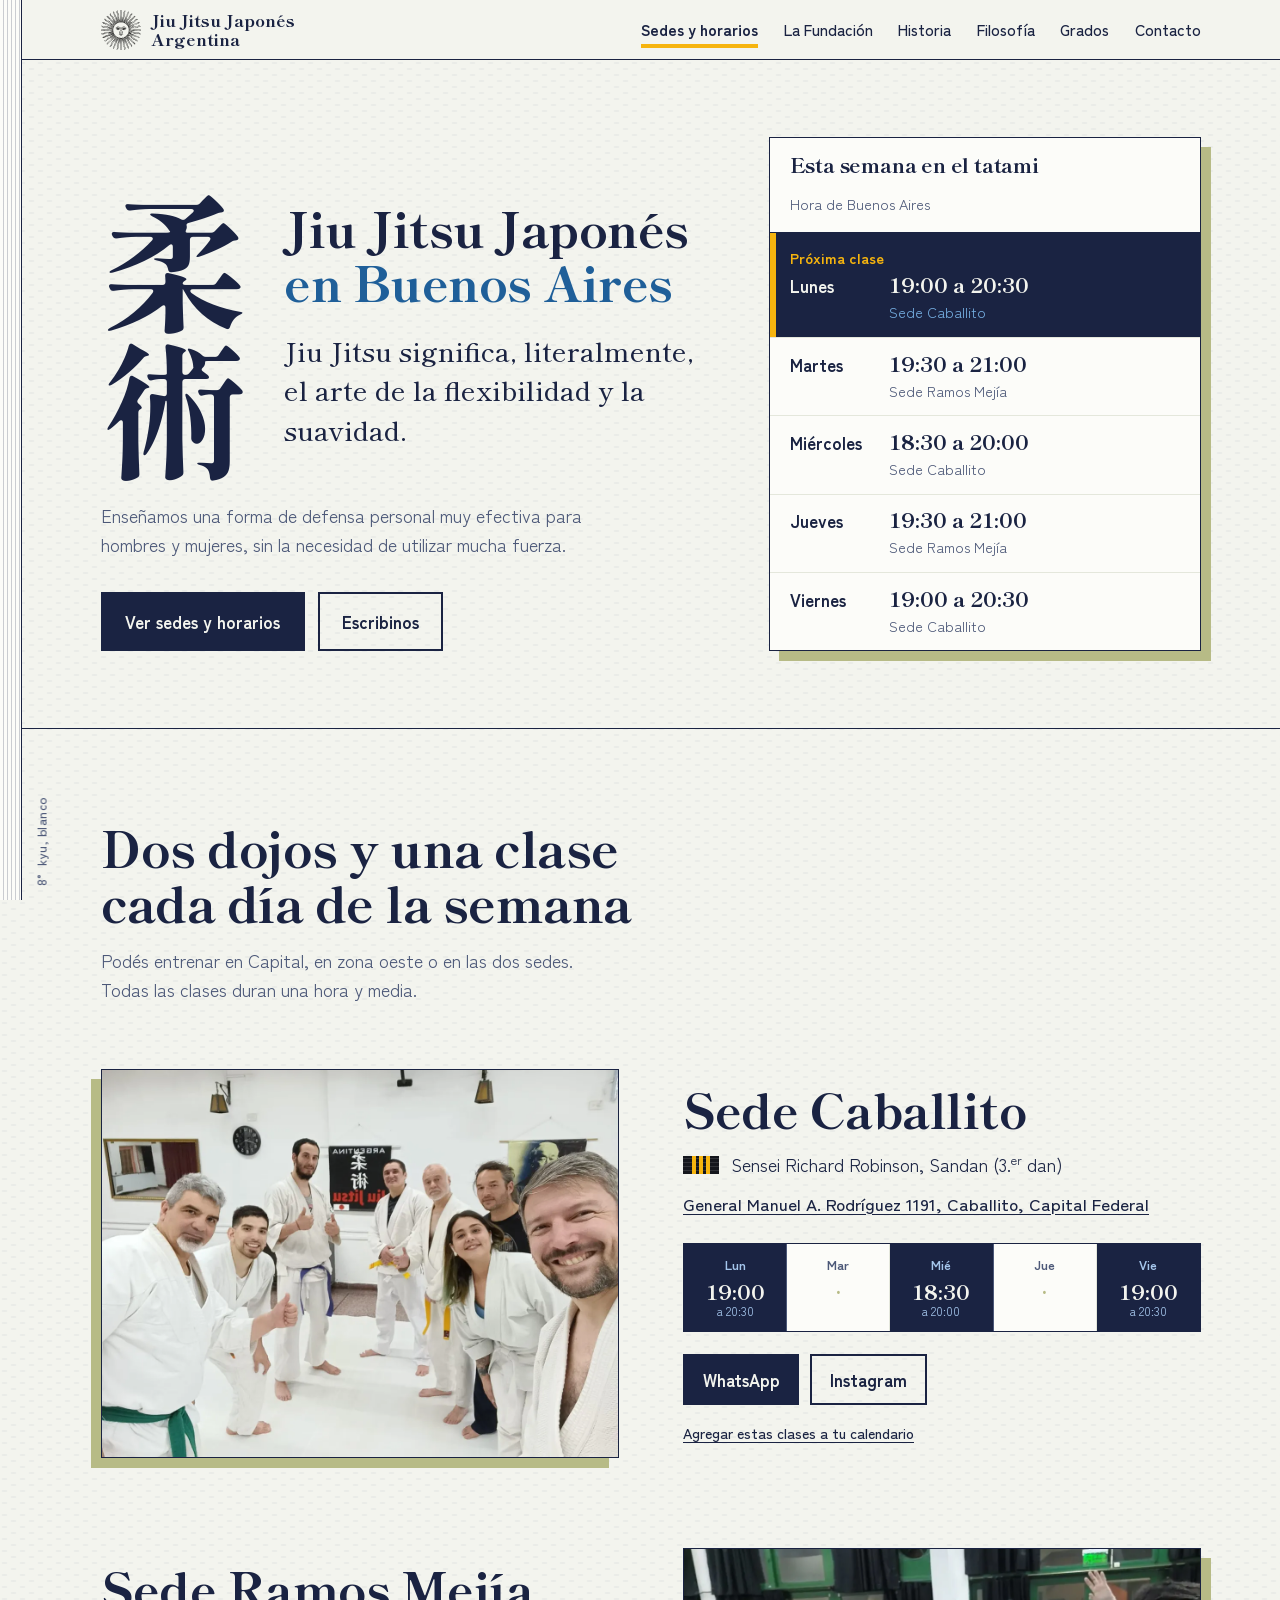
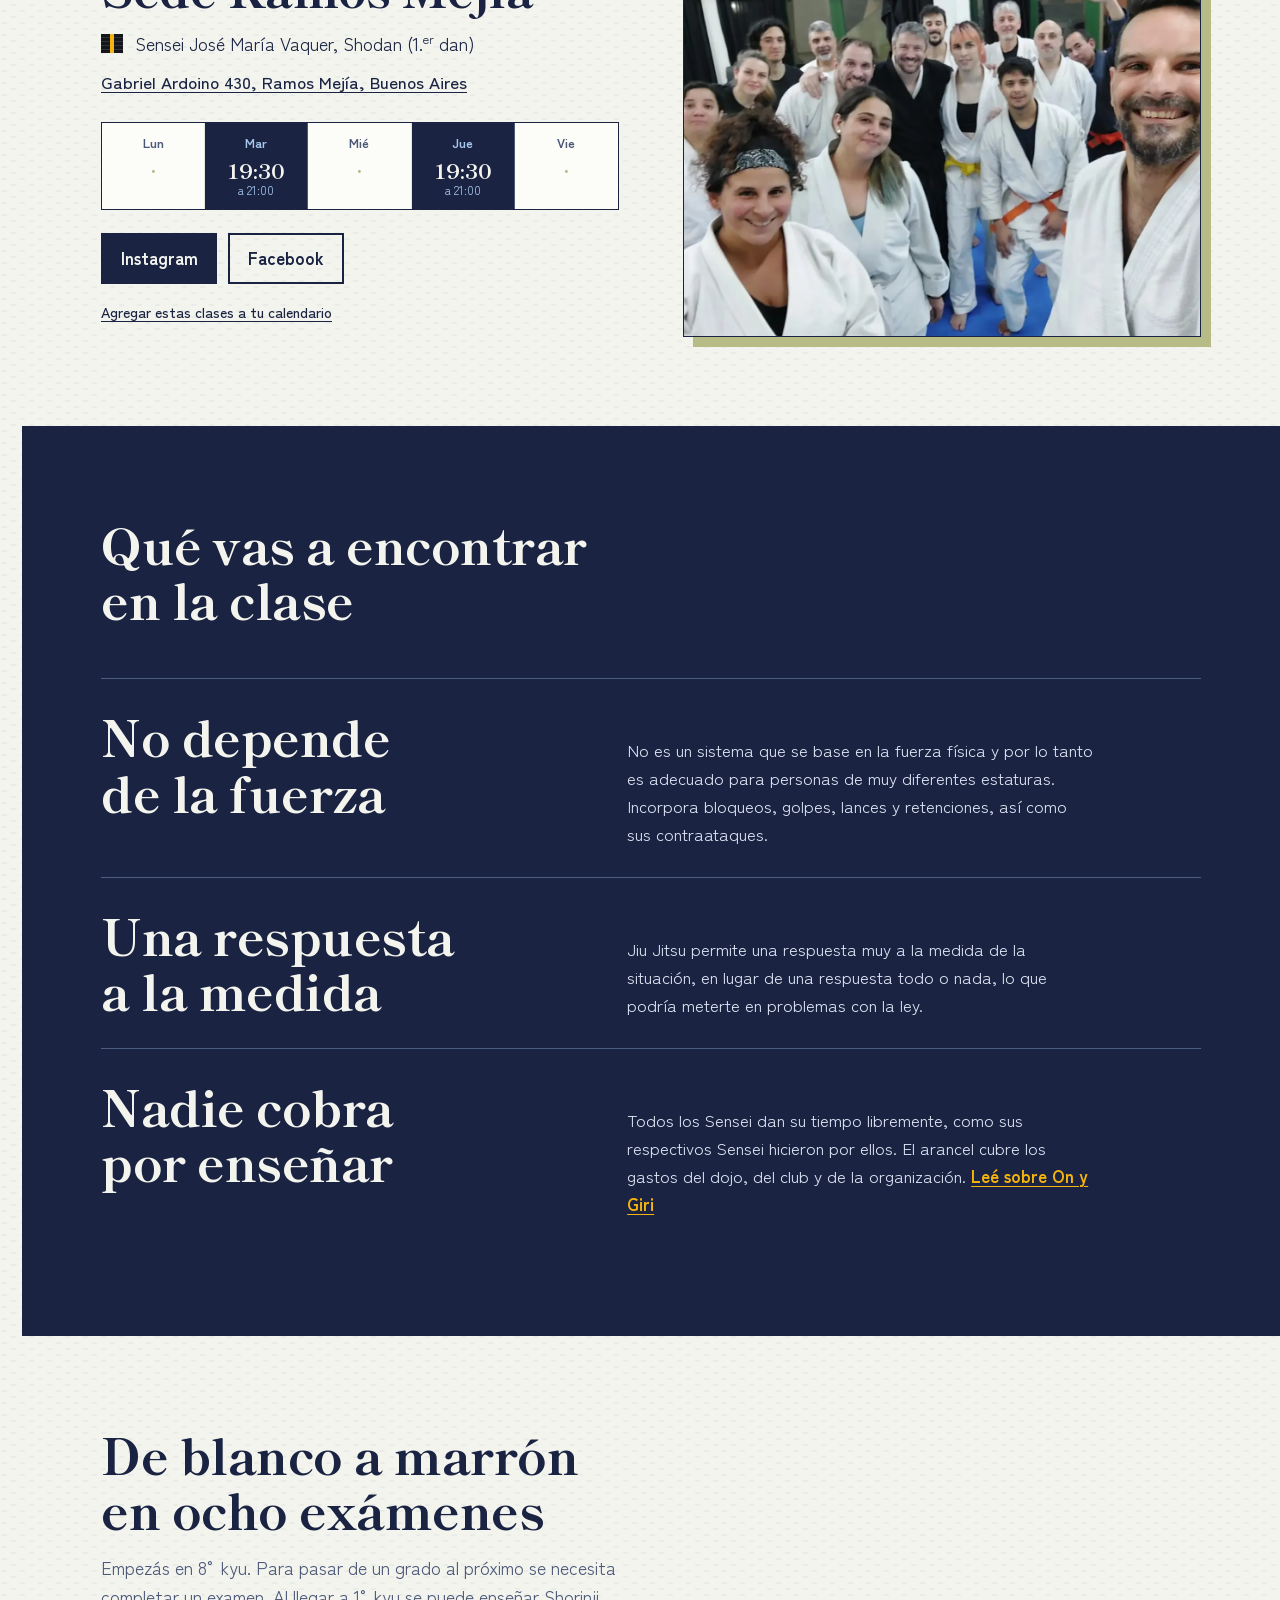
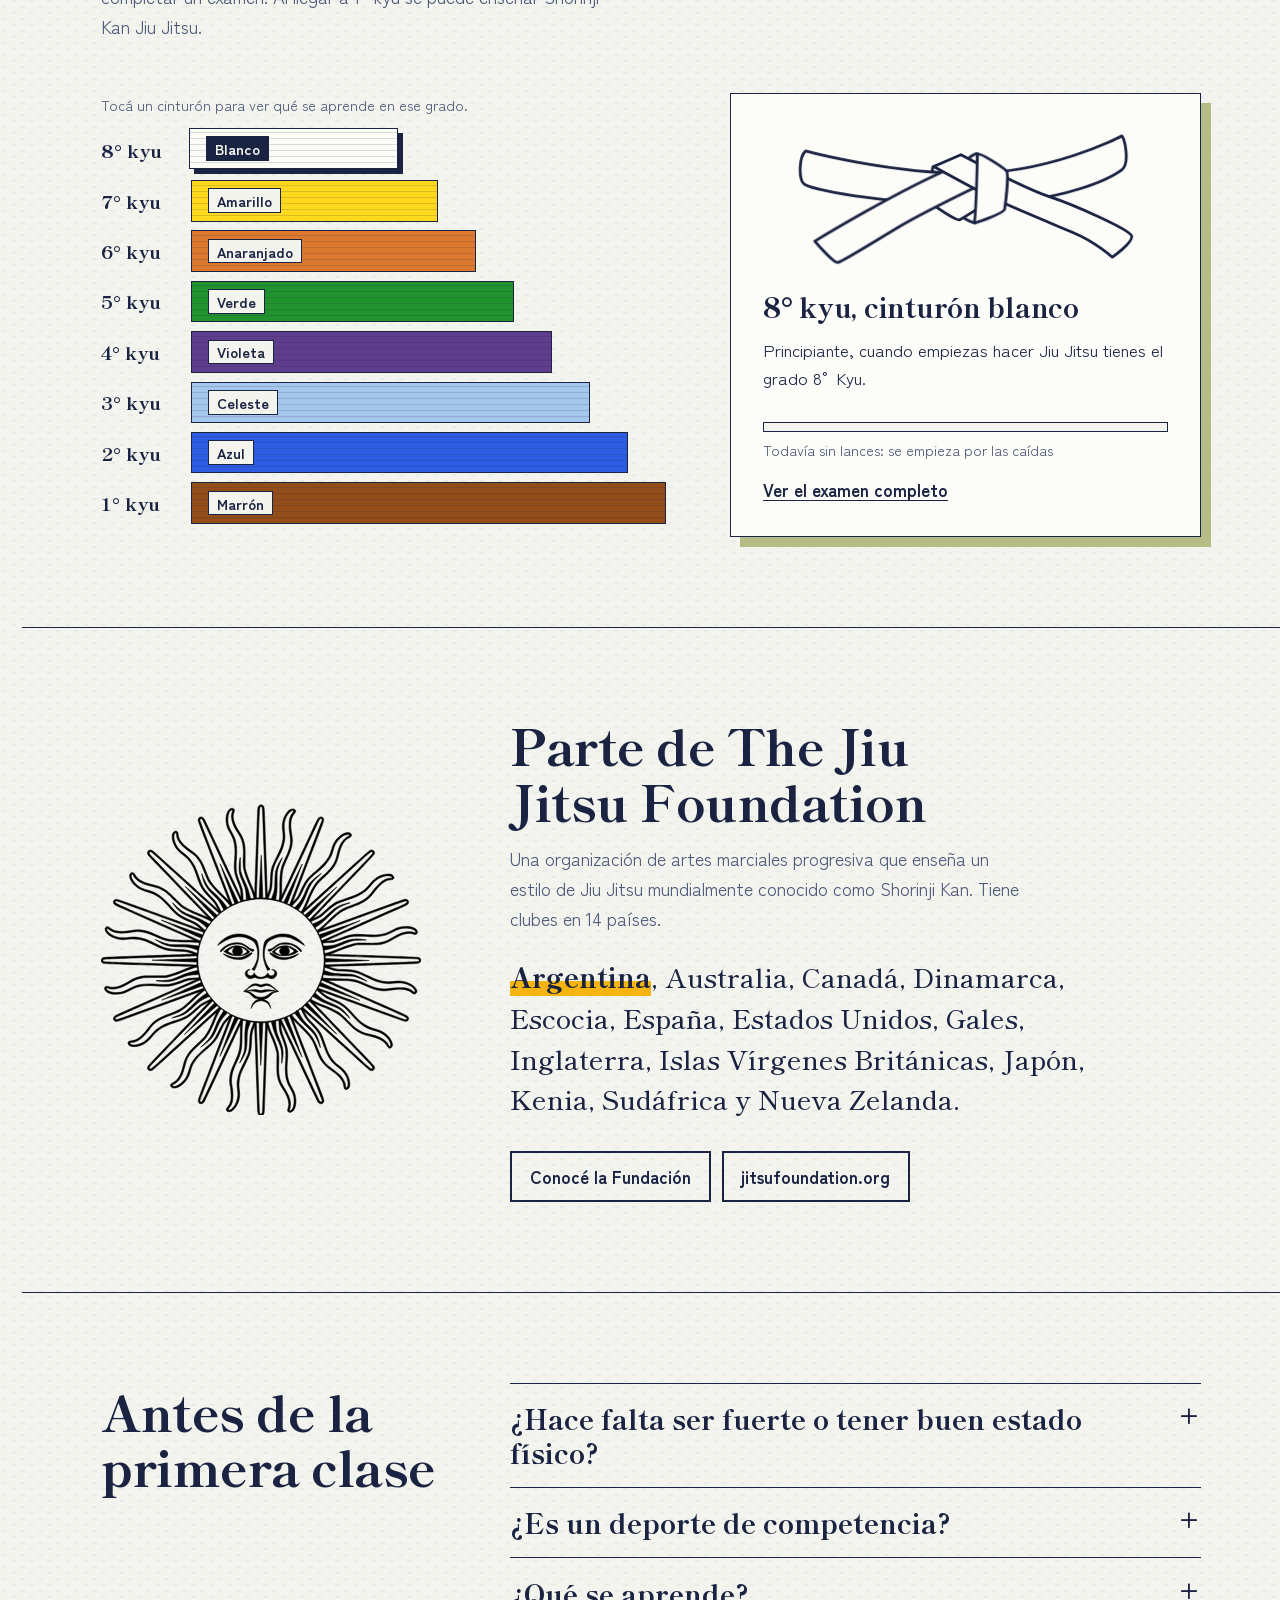
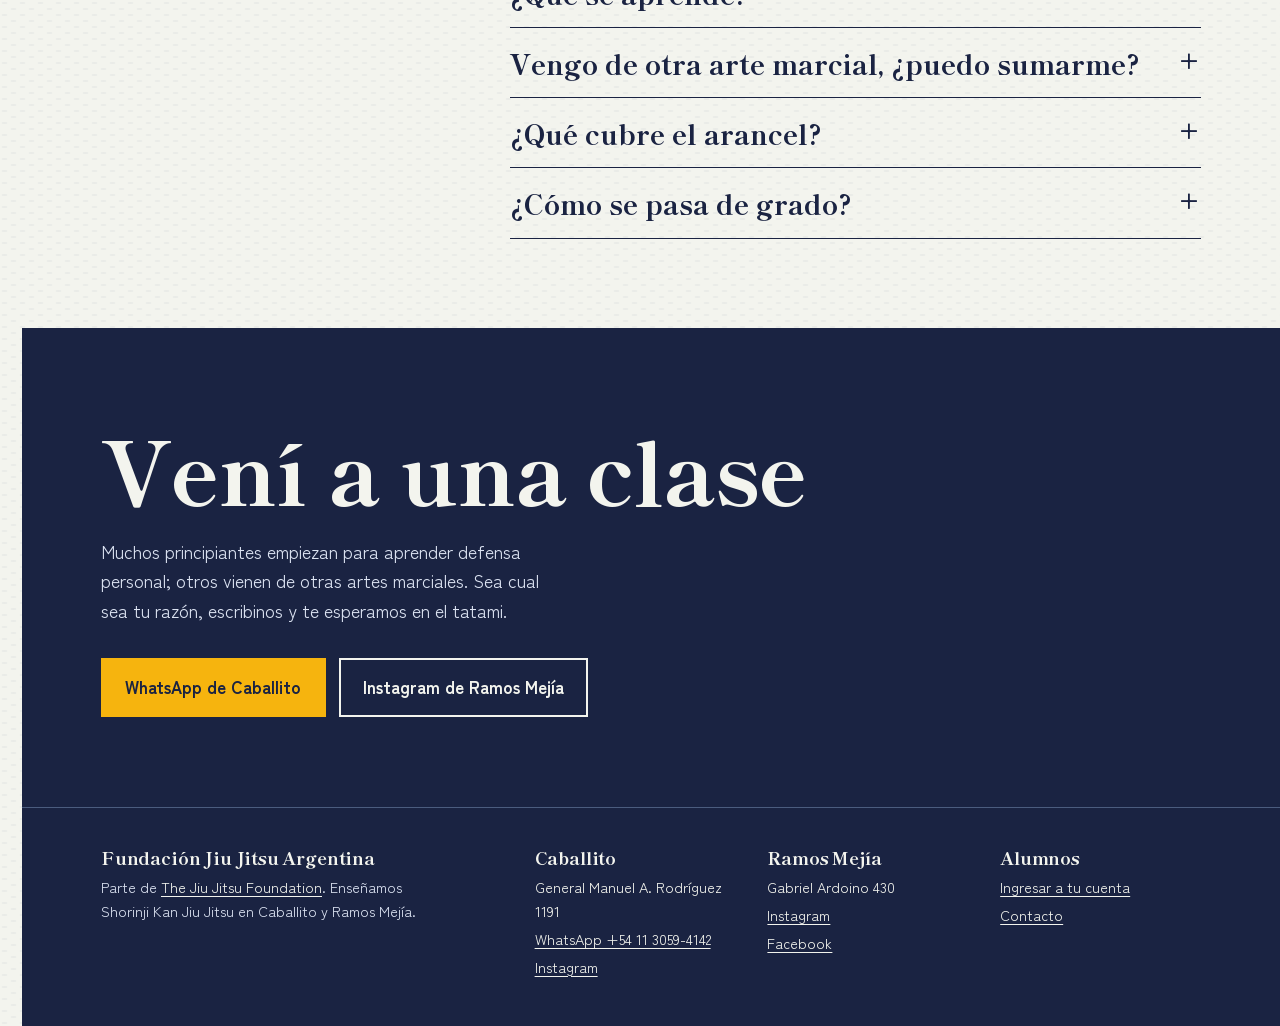
==== index.html @ 2adf0007 "Publica el sitio" ====
<!doctype html>
<html lang="es-AR">
<head>
<meta charset="utf-8">
<meta name="viewport" content="width=device-width, initial-scale=1, viewport-fit=cover">
<title>Jiu Jitsu Japonés Argentina</title>
<meta name="description" content="Jiu Jitsu Japonés en Caballito y Ramos Mejía. Una forma de defensa personal muy efectiva para hombres y mujeres, sin la necesidad de utilizar mucha fuerza.">
<meta name="theme-color" content="#1A2342">
<meta name="robots" content="noindex, nofollow">
<link rel="canonical" href="https://alannav-x.github.io/jitsu-argentina/">
<meta property="og:type" content="website">
<meta property="og:site_name" content="Jiu Jitsu Japonés Argentina">
<meta property="og:title" content="Jiu Jitsu Japonés Argentina">
<meta property="og:description" content="Jiu Jitsu Japonés en Caballito y Ramos Mejía. Una forma de defensa personal muy efectiva para hombres y mujeres, sin la necesidad de utilizar mucha fuerza.">
<meta property="og:url" content="https://alannav-x.github.io/jitsu-argentina/">
<meta property="og:image" content="https://alannav-x.github.io/jitsu-argentina/assets/img/og.png">
<meta property="og:image:width" content="1200">
<meta property="og:image:height" content="630">
<meta property="og:locale" content="es_AR">
<meta name="twitter:card" content="summary_large_image">
<link rel="icon" href="assets/img/sol.svg" type="image/svg+xml">
<link rel="stylesheet" href="css/fonts.css">
<link rel="stylesheet" href="css/site.css">
<script type="application/ld+json">{"@context":"https://schema.org","@type":"SportsActivityLocation","name":"Jiu Jitsu Japonés Argentina, Sede Caballito","url":"https://alannav-x.github.io/jitsu-argentina/","image":"https://alannav-x.github.io/jitsu-argentina/assets/img/caballito.jpg","sport":"Jiu Jitsu","telephone":"+541130594142","sameAs":["https://www.instagram.com/caballitojiujitsuclub/"],"parentOrganization":{"@type":"Organization","name":"The Jiu Jitsu Foundation","url":"https://www.jitsufoundation.org/"},"address":{"@type":"PostalAddress","streetAddress":"General Manuel A. Rodríguez 1191","addressLocality":"Caballito","addressRegion":"Ciudad Autónoma de Buenos Aires","addressCountry":"AR"},"openingHoursSpecification":[{"@type":"OpeningHoursSpecification","opens":"19:00","closes":"20:30","dayOfWeek":"https://schema.org/Monday"},{"@type":"OpeningHoursSpecification","opens":"18:30","closes":"20:00","dayOfWeek":"https://schema.org/Wednesday"},{"@type":"OpeningHoursSpecification","opens":"19:00","closes":"20:30","dayOfWeek":"https://schema.org/Friday"}]}</script>
<script type="application/ld+json">{"@context":"https://schema.org","@type":"SportsActivityLocation","name":"Jiu Jitsu Japonés Argentina, Sede Ramos Mejía","url":"https://alannav-x.github.io/jitsu-argentina/","image":"https://alannav-x.github.io/jitsu-argentina/assets/img/ramos-mejia.jpg","sport":"Jiu Jitsu","sameAs":["https://www.instagram.com/haedojiujitsuclub/","https://www.facebook.com/p/Haedo-Jiu-Jitsu-Club-100057642211295/"],"parentOrganization":{"@type":"Organization","name":"The Jiu Jitsu Foundation","url":"https://www.jitsufoundation.org/"},"address":{"@type":"PostalAddress","streetAddress":"Gabriel Ardoino 430","addressLocality":"Ramos Mejía","addressRegion":"Buenos Aires","addressCountry":"AR"},"openingHoursSpecification":[{"@type":"OpeningHoursSpecification","opens":"19:30","closes":"21:00","dayOfWeek":"https://schema.org/Tuesday"},{"@type":"OpeningHoursSpecification","opens":"19:30","closes":"21:00","dayOfWeek":"https://schema.org/Thursday"}]}</script>
<script type="application/ld+json">{"@context":"https://schema.org","@type":"FAQPage","mainEntity":[{"@type":"Question","name":"¿Hace falta ser fuerte o tener buen estado físico?","acceptedAnswer":{"@type":"Answer","text":"No. No es un sistema que se base en la fuerza física y por lo tanto es adecuado para personas de muy diferentes estaturas."}},{"@type":"Question","name":"¿Es un deporte de competencia?","acceptedAnswer":{"@type":"Answer","text":"No es el objetivo. Las aplicaciones deportivas permiten practicar contra alguien que resiste, pero el objetivo primordial de quienes practican Jiu Jitsu no es ganar combates deportivos entre ellos. Nuestro estilo se clasifica como un sistema de Budo: defensa personal y también superación personal."}},{"@type":"Question","name":"¿Qué se aprende?","acceptedAnswer":{"@type":"Answer","text":"Bloqueos, golpes, lances y retenciones, así como sus contraataques, para defenderse de una amplia variedad de ataques: desde un agarre de muñeca hasta un palo o un cuchillo."}},{"@type":"Question","name":"Vengo de otra arte marcial, ¿puedo sumarme?","acceptedAnswer":{"@type":"Answer","text":"Sí. Muchos principiantes empiezan como una forma de defensa personal y otros provienen de otras artes marciales y quieren ver en qué consiste nuestro estilo."}},{"@type":"Question","name":"¿Qué cubre el arancel?","acceptedAnswer":{"@type":"Answer","text":"Los gastos de funcionamiento del dojo, del club y de la organización, y los gastos del Sensei para llegar al dojo y viajar a eventos. La instrucción no se paga: todos los Sensei dan su tiempo libremente."}},{"@type":"Question","name":"¿Cómo se pasa de grado?","acceptedAnswer":{"@type":"Answer","text":"Con un examen. Hay ocho grados Kyu, del cinturón blanco al marrón. En los dos primeros exámenes se puede aprobar con 0, 1, 2 o 3 mons; desde el 5° kyu solo se aprueba o no."}}]}</script>
</head>
<body>
<a class="saltar" href="#contenido">Ir al contenido</a>
<div class="obi" aria-hidden="true"></div>
<div class="obi-grado" aria-hidden="true">8° kyu, blanco</div>
<header class="cabecera">
  <div class="caja">
    <a class="marca" href="index.html"><img src="assets/img/sol.svg" alt="" width="40" height="40">Jiu Jitsu Japonés<br>Argentina</a>
    <button class="menu-boton" type="button" aria-expanded="false" aria-controls="nav">Menú</button>
    <nav class="nav" id="nav" aria-label="Principal"><ul><li><a href="index.html" aria-current="page">Sedes y horarios</a></li><li><a href="fundacion.html">La Fundación</a></li><li><a href="historia.html">Historia</a></li><li><a href="filosofia.html">Filosofía</a></li><li><a href="grados.html">Grados</a></li><li><a href="contacto.html">Contacto</a></li></ul></nav>
  </div>
</header>
<main id="contenido">
<section class="portada">
  <div class="caja">
    <div>
      <div class="portada-titulo">
        <span class="kanji" lang="ja" aria-hidden="true">柔術</span>
        <div>
          <h1><span>Jiu Jitsu Japonés</span> <span class="lugar">en Buenos Aires</span></h1>
          <p class="bajada">Jiu Jitsu significa, literalmente, el arte de la flexibilidad y la suavidad.</p>
        </div>
      </div>
      <p class="seccion-intro">Enseñamos una forma de defensa personal muy efectiva para hombres y mujeres, sin la necesidad de utilizar mucha fuerza.</p>
      <div class="portada-acciones">
        <a class="boton" href="#sedes">Ver sedes y horarios</a>
        <a class="boton boton-linea" href="contacto.html">Escribinos</a>
      </div>
    </div>

    <div class="semana">
      <div class="semana-cabeza">
        <h2>Esta semana en el tatami</h2>
        <p>Hora de Buenos Aires</p>
      </div>
      <ol data-semana>
        <li data-dia="1" data-inicio="1140" data-fin="1230"><span class="dia">Lunes</span><span class="hora">19:00 a 20:30</span><span class="sede">Sede Caballito</span></li>
        <li data-dia="2" data-inicio="1170" data-fin="1260"><span class="dia">Martes</span><span class="hora">19:30 a 21:00</span><span class="sede">Sede Ramos Mejía</span></li>
        <li data-dia="3" data-inicio="1110" data-fin="1200"><span class="dia">Miércoles</span><span class="hora">18:30 a 20:00</span><span class="sede">Sede Caballito</span></li>
        <li data-dia="4" data-inicio="1170" data-fin="1260"><span class="dia">Jueves</span><span class="hora">19:30 a 21:00</span><span class="sede">Sede Ramos Mejía</span></li>
        <li data-dia="5" data-inicio="1140" data-fin="1230"><span class="dia">Viernes</span><span class="hora">19:00 a 20:30</span><span class="sede">Sede Caballito</span></li>
      </ol>
    </div>
  </div>
</section>

<section class="seccion linea-arriba" id="sedes">
  <div class="caja">
    <h2 class="seccion-titulo">Dos dojos y una clase cada día de la semana</h2>
    <p class="seccion-intro">Podés entrenar en Capital, en zona oeste o en las dos sedes. Todas las clases duran una hora y media.</p>

    <div class="sedes">
      <article class="sede-ficha">
        <figure class="sede-foto"><picture><source srcset="assets/img/caballito.webp" type="image/webp"><img src="assets/img/caballito.jpg" width="1200" height="902" alt="Alumnos y sensei de la sede Caballito sobre el tatami, sonriendo a la cámara."></picture></figure>
        <div class="sede-datos">
          <h3>Sede Caballito</h3>
          <p class="sensei"><span class="dan" role="img" aria-label="Cinturón negro, tercer dan"><i></i><i></i><i></i></span><span>Sensei Richard Robinson, Sandan (3.<sup>er</sup> dan)</span></p>
          <a class="direccion" href="https://www.google.com/maps/dir/?api=1&amp;destination=General+Manuel+A.+Rodr%C3%ADguez+1191%2C+CABA">General Manuel A. Rodríguez 1191, Caballito, Capital Federal</a>
          <ul class="dias" aria-label="Horarios de la sede Caballito">
            <li class="clase"><span class="d">Lun</span><span class="h">19:00<small>a 20:30</small></span></li>
            <li><span class="d">Mar</span><span class="h" aria-label="Sin clase">·</span></li>
            <li class="clase"><span class="d">Mié</span><span class="h">18:30<small>a 20:00</small></span></li>
            <li><span class="d">Jue</span><span class="h" aria-label="Sin clase">·</span></li>
            <li class="clase"><span class="d">Vie</span><span class="h">19:00<small>a 20:30</small></span></li>
          </ul>
          <div class="redes">
            <a class="boton" href="https://wa.me/541130594142?text=Hola%2C%20quiero%20probar%20una%20clase%20de%20Jiu%20Jitsu%20en%20Caballito.">WhatsApp</a>
            <a class="boton boton-linea" href="https://www.instagram.com/caballitojiujitsuclub/">Instagram</a>
          </div>
          <p class="agendar"><a href="calendario/caballito.ics">Agregar estas clases a tu calendario</a></p>
        </div>
      </article>

      <article class="sede-ficha">
        <figure class="sede-foto"><picture><source srcset="assets/img/ramos-mejia.webp" type="image/webp"><img src="assets/img/ramos-mejia.jpg" width="1200" height="1200" alt="Grupo de alumnos de la sede Ramos Mejía después de una clase." loading="lazy"></picture></figure>
        <div class="sede-datos">
          <h3>Sede Ramos Mejía</h3>
          <p class="sensei"><span class="dan" role="img" aria-label="Cinturón negro, primer dan"><i></i></span><span>Sensei José María Vaquer, Shodan (1.<sup>er</sup> dan)</span></p>
          <a class="direccion" href="https://www.google.com/maps/dir/?api=1&amp;destination=Gabriel+Ardoino+430%2C+Ramos+Mej%C3%ADa%2C+Buenos+Aires">Gabriel Ardoino 430, Ramos Mejía, Buenos Aires</a>
          <ul class="dias" aria-label="Horarios de la sede Ramos Mejía">
            <li><span class="d">Lun</span><span class="h" aria-label="Sin clase">·</span></li>
            <li class="clase"><span class="d">Mar</span><span class="h">19:30<small>a 21:00</small></span></li>
            <li><span class="d">Mié</span><span class="h" aria-label="Sin clase">·</span></li>
            <li class="clase"><span class="d">Jue</span><span class="h">19:30<small>a 21:00</small></span></li>
            <li><span class="d">Vie</span><span class="h" aria-label="Sin clase">·</span></li>
          </ul>
          <div class="redes">
            <a class="boton" href="https://www.instagram.com/haedojiujitsuclub/">Instagram</a>
            <a class="boton boton-linea" href="https://www.facebook.com/p/Haedo-Jiu-Jitsu-Club-100057642211295/">Facebook</a>
          </div>
          <p class="agendar"><a href="calendario/ramos-mejia.ics">Agregar estas clases a tu calendario</a></p>
        </div>
      </article>
    </div>
  </div>
</section>

<section class="seccion oscuro">
  <div class="caja">
    <h2 class="seccion-titulo">Qué vas a encontrar en la clase</h2>
    <ul class="afirmaciones">
      <li>
        <h3>No depende de la fuerza</h3>
        <p>No es un sistema que se base en la fuerza física y por lo tanto es adecuado para personas de muy diferentes estaturas. Incorpora bloqueos, golpes, lances y retenciones, así como sus contraataques.</p>
      </li>
      <li>
        <h3>Una respuesta a la medida</h3>
        <p>Jiu Jitsu permite una respuesta muy a la medida de la situación, en lugar de una respuesta todo o nada, lo que podría meterte en problemas con la ley.</p>
      </li>
      <li>
        <h3>Nadie cobra por enseñar</h3>
        <p>Todos los Sensei dan su tiempo libremente, como sus respectivos Sensei hicieron por ellos. El arancel cubre los gastos del dojo, del club y de la organización. <a href="filosofia.html#jiu-jitsu-con-finalidad-no-comercial-on-">Leé sobre On y Giri</a></p>
      </li>
    </ul>
  </div>
</section>

<section class="seccion">
  <div class="caja">
    <h2 class="seccion-titulo">De blanco a marrón en ocho exámenes</h2>
    <p class="seccion-intro">Empezás en 8° kyu. Para pasar de un grado al próximo se necesita completar un examen. Al llegar a 1° kyu se puede enseñar Shorinji Kan Jiu Jitsu.</p>
    <div class="grados-vivo">
      <div>
        <p class="ayuda">Tocá un cinturón para ver qué se aprende en ese grado.</p>
        <ol class="escalera">
<li><span class="k">8° kyu</span><button type="button" class="cinta" style="--cinta:var(--c-blanco)" data-kyu="8" aria-pressed="true"><span>Blanco</span></button></li>
<li><span class="k">7° kyu</span><button type="button" class="cinta" style="--cinta:var(--c-amarillo)" data-kyu="7" aria-pressed="false"><span>Amarillo</span></button></li>
<li><span class="k">6° kyu</span><button type="button" class="cinta" style="--cinta:var(--c-naranja)" data-kyu="6" aria-pressed="false"><span>Anaranjado</span></button></li>
<li><span class="k">5° kyu</span><button type="button" class="cinta" style="--cinta:var(--c-verde)" data-kyu="5" aria-pressed="false"><span>Verde</span></button></li>
<li><span class="k">4° kyu</span><button type="button" class="cinta" style="--cinta:var(--c-violeta)" data-kyu="4" aria-pressed="false"><span>Violeta</span></button></li>
<li><span class="k">3° kyu</span><button type="button" class="cinta" style="--cinta:var(--c-celeste)" data-kyu="3" aria-pressed="false"><span>Celeste</span></button></li>
<li><span class="k">2° kyu</span><button type="button" class="cinta" style="--cinta:var(--c-azul)" data-kyu="2" aria-pressed="false"><span>Azul</span></button></li>
<li><span class="k">1° kyu</span><button type="button" class="cinta" style="--cinta:var(--c-marron)" data-kyu="1" aria-pressed="false"><span>Marrón</span></button></li>
        </ol>
      </div>
<div class="grado-panel" id="grado-panel" style="--cinta:var(--c-blanco)" aria-live="polite">
<svg class="nudo" viewBox="-4 -4 487 193" role="img" aria-label="Cinturón anudado"><path d="M192.044,46.054c0,0-1.475,4.952,0.21,7.375 c1.686,2.423,24.86,1.791,24.86,1.791L205.845,45L192.044,46.054z"/><path d="M9.831,23.198c0,0,119.181,32.087,233.779,32.087 c114.598,0,214.679-51.187,218.5-53.479c3.819-2.292,12.987,38.963,0.765,48.131c-12.225,9.168-80.983,48.896-216.208,48.896 c-135.226,0-233.015-21.392-239.892-29.032C-0.101,62.161-0.101,31.602,9.831,23.198z"/><path d="M252.014,126.336c0,0-22.156-6.112-28.268-21.392 c-6.111-15.279,58.827-29.795,58.827-29.795l-6.112,31.324L252.014,126.336z"/><path d="M195.479,102.652c0,0,30.56,21.392,35.143,19.1 c4.584-2.292,58.827-36.671,58.827-36.671L243.61,51.465l-50.423,38.2L195.479,102.652z"/><path d="M22.818,152.312 c0,0,125.293-76.398,200.928-106.958c75.635-30.56,30.56,29.031,30.56,29.031s-78.69,38.199-110.778,57.299 s-81.746,50.424-87.858,51.188C49.558,183.635,22.818,152.312,22.818,152.312z"/><path d="M255.967,27.303c0,0-5.29-1.851-14.146,8.46 c-8.857,10.312,15.07,8.197,15.07,8.197L255.967,27.303z"/><path d="M232.15,28.546c0,0,94.734,49.659,127.586,60.355 c32.851,10.696,113.832,46.603,116.889,55.771s-27.503,30.559-27.503,30.559s-23.685-21.391-54.243-34.379 c-30.56-12.987-83.274-34.379-112.306-48.131c-29.031-13.751-89.387-47.367-89.387-47.367L232.15,28.546z"/><path d="M255.834,27.782c0,0-2.292,92.442-4.584,97.026 c-2.293,4.584,42.783-12.987,43.546-18.335c0.765-5.349,6.877-50.423,2.293-55.007S260.417,25.49,255.834,27.782z"/></svg>
<h3 id="gp-titulo">8° kyu, cinturón blanco</h3>
<p id="gp-texto">Principiante, cuando empiezas hacer Jiu Jitsu tienes el grado 8° Kyu.</p>
<div id="gp-lances"><div class="lances"><div class="lances-pista" role="img" aria-label="0 de 51 lances"><i style="width:0.0%"></i></div>
<p>Todavía sin lances: se empieza por las caídas</p></div></div>
<p><a id="gp-enlace" href="grados.html#kyu-8">Ver el examen completo</a></p>
</div>
<script type="application/json" id="datos-grados">[{"n":8,"nombre":"blanco","c":"blanco","texto":"Principiante, cuando empiezas hacer Jiu Jitsu tienes el grado 8° Kyu.","lances":0,"acumulados":0,"total":51,"defensas":[]},{"n":7,"nombre":"amarillo","c":"amarillo","texto":"Caídas básicas, palancas de brazo y de muñeca, 4 lances y defensas básicas contra agarres y golpes, defensas contra botella, retenciones en el suelo, Kata (forma) de las partes peligrosas (solamente adultos).","lances":4,"acumulados":4,"total":51,"defensas":["Defensa contra botella"]},{"n":6,"nombre":"anaranjado","c":"naranja","texto":"Más caídas avanzadas, 5 lances más, 3 palancas de brazo más, 3 retenciones más, defensas contra agarres de cuerpo, defensas contra un palo.","lances":5,"acumulados":9,"total":51,"defensas":["Defensa contra palo"]},{"n":5,"nombre":"verde","c":"verde","texto":"6 lances más, inmovilizaciones en el suelo, 3 palancas de muñeca más, 3 retenciones más, defensas contra cuchillo y botella rota.","lances":6,"acumulados":15,"total":51,"defensas":["Defensa contra cuchillo","Defensa contra botella rota"]},{"n":4,"nombre":"violeta","c":"violeta","texto":"10 lances más, 3 retenciones más, defensas contra bokken (espada de madera), cadena y ataques múltiples, Empi Kata (Kata de codo), conocimiento del Nage no Kata. Los candidatos además necesitan aprobar su cualificación de instructor asistente.","lances":10,"acumulados":25,"total":51,"defensas":["Defensa contra bokken","Defensa contra cadena"]},{"n":3,"nombre":"celeste","c":"celeste","texto":"Caídas avanzadas sin apoyo, 8 lances más, palancas de cabeza, contras de todos palancas de brazo y de muñeca, estrangulamientos y contras, defensas contra atacantes múltiples con armas, Nage no Kata 6 lances del primer fase. Los candidatos además necesitan aprobar su cualificación de instructor.","lances":8,"acumulados":33,"total":51,"defensas":[]},{"n":2,"nombre":"azul","c":"azul","texto":"11 lances más, palancas de pierna y contras, contras de palancas de cabeza, defensas usando un bastón, defensas contra dos atacantes con diferentes armas. Conocimiento de primeros auxilios.","lances":11,"acumulados":44,"total":51,"defensas":["Defensa usando un bastón"]},{"n":1,"nombre":"marrón","c":"marron","texto":"Caídas básicas en el suelo (sin tatame), 7 lances más, defensas contra dos atacantes con cualquier arma no afilado, defensas de cerca distancia, defensas contra estilos de boxeo y kickboxing. Además los candidatos deben aprobar su cualificación de instructor de club.","lances":7,"acumulados":51,"total":51,"defensas":[]}]</script>
    </div>
  </div>
</section>

<section class="seccion linea-arriba">
  <div class="caja fundacion">
    <img class="sol" src="assets/img/sol.svg" width="320" height="311" alt="Sol de Mayo, emblema de la Fundación Jiu Jitsu Argentina" loading="lazy">
    <div>
      <h2 class="seccion-titulo">Parte de The Jiu Jitsu Foundation</h2>
      <p class="seccion-intro">Una organización de artes marciales progresiva que enseña un estilo de Jiu Jitsu mundialmente conocido como Shorinji Kan. Tiene clubes en 14 países.</p>
      <p class="paises"><strong>Argentina</strong>, Australia, Canadá, Dinamarca, Escocia, España, Estados Unidos, Gales, Inglaterra, Islas Vírgenes Británicas, Japón, Kenia, Sudáfrica y Nueva Zelanda.</p>
      <p class="tras-lista redes"><a class="boton boton-linea" href="fundacion.html">Conocé la Fundación</a><a class="boton boton-linea" href="https://www.jitsufoundation.org/" rel="noopener">jitsufoundation.org</a></p>
    </div>
  </div>
</section>

<section class="seccion linea-arriba" id="preguntas">
  <div class="caja preguntas">
    <h2 class="seccion-titulo">Antes de la primera clase</h2>
    <div class="faq">
<details><summary>¿Hace falta ser fuerte o tener buen estado físico?</summary><p>No. No es un sistema que se base en la fuerza física y por lo tanto es adecuado para personas de muy diferentes estaturas.</p></details>
<details><summary>¿Es un deporte de competencia?</summary><p>No es el objetivo. Las aplicaciones deportivas permiten practicar contra alguien que resiste, pero el objetivo primordial de quienes practican Jiu Jitsu no es ganar combates deportivos entre ellos. Nuestro estilo se clasifica como un sistema de Budo: defensa personal y también superación personal.</p></details>
<details><summary>¿Qué se aprende?</summary><p>Bloqueos, golpes, lances y retenciones, así como sus contraataques, para defenderse de una amplia variedad de ataques: desde un agarre de muñeca hasta un palo o un cuchillo.</p></details>
<details><summary>Vengo de otra arte marcial, ¿puedo sumarme?</summary><p>Sí. Muchos principiantes empiezan como una forma de defensa personal y otros provienen de otras artes marciales y quieren ver en qué consiste nuestro estilo.</p></details>
<details><summary>¿Qué cubre el arancel?</summary><p>Los gastos de funcionamiento del dojo, del club y de la organización, y los gastos del Sensei para llegar al dojo y viajar a eventos. La instrucción no se paga: todos los Sensei dan su tiempo libremente.</p></details>
<details><summary>¿Cómo se pasa de grado?</summary><p>Con un examen. Hay ocho grados Kyu, del cinturón blanco al marrón. En los dos primeros exámenes se puede aprobar con 0, 1, 2 o 3 mons; desde el 5° kyu solo se aprueba o no.</p></details>
    </div>
  </div>
</section>

<section class="seccion oscuro cierre">
  <div class="caja">
    <h2>Vení a una clase</h2>
    <p>Muchos principiantes empiezan para aprender defensa personal; otros vienen de otras artes marciales. Sea cual sea tu razón, escribinos y te esperamos en el tatami.</p>
    <div class="portada-acciones">
      <a class="boton" href="https://wa.me/541130594142?text=Hola%2C%20quiero%20probar%20una%20clase%20de%20Jiu%20Jitsu%20en%20Caballito.">WhatsApp de Caballito</a>
      <a class="boton boton-linea" href="https://www.instagram.com/haedojiujitsuclub/">Instagram de Ramos Mejía</a>
    </div>
  </div>
</section>


</main>
<footer class="pie">
  <div class="caja">
    <div>
      <h2>Fundación Jiu Jitsu Argentina</h2>
      <p>Parte de <a href="https://www.jitsufoundation.org/">The Jiu Jitsu Foundation</a>. Enseñamos Shorinji Kan Jiu Jitsu en Caballito y Ramos Mejía.</p>
    </div>
    <div>
      <h2>Caballito</h2>
      <ul>
        <li>General Manuel A. Rodríguez 1191</li>
        <li><a href="https://wa.me/541130594142?text=Hola%2C%20quiero%20probar%20una%20clase%20de%20Jiu%20Jitsu%20en%20Caballito.">WhatsApp +54 11 3059-4142</a></li>
        <li><a href="https://www.instagram.com/caballitojiujitsuclub/">Instagram</a></li>
      </ul>
    </div>
    <div>
      <h2>Ramos Mejía</h2>
      <ul>
        <li>Gabriel Ardoino 430</li>
        <li><a href="https://www.instagram.com/haedojiujitsuclub/">Instagram</a></li>
        <li><a href="https://www.facebook.com/p/Haedo-Jiu-Jitsu-Club-100057642211295/">Facebook</a></li>
      </ul>
    </div>
    <div>
      <h2>Alumnos</h2>
      <ul>
        <li><a href="https://jitsuargentina.com.ar/login">Ingresar a tu cuenta</a></li>
        <li><a href="contacto.html">Contacto</a></li>
      </ul>
    </div>
  </div>
</footer>
<a class="barra-wa" href="https://wa.me/541130594142?text=Hola%2C%20quiero%20probar%20una%20clase%20de%20Jiu%20Jitsu%20en%20Caballito.">Escribir por WhatsApp</a>
<script src="js/site.js"></script>
</body>
</html>
---- css/fonts.css ----
@font-face{font-family:'Shippori Mincho B1';font-style:normal;font-weight:500;font-display:swap;src:url('../assets/fonts/shippori-mincho-b1-latin-500-normal.woff2') format('woff2');unicode-range:U+0000-00FF,U+0131,U+0152-0153,U+02BB-02BC,U+02C6,U+02DA,U+02DC,U+2000-206F,U+20AC,U+2122,U+2191,U+2193,U+2212,U+2215,U+FEFF,U+FFFD}
@font-face{font-family:'Shippori Mincho B1';font-style:normal;font-weight:800;font-display:swap;src:url('../assets/fonts/shippori-mincho-b1-latin-800-normal.woff2') format('woff2');unicode-range:U+0000-00FF,U+0131,U+0152-0153,U+02BB-02BC,U+02C6,U+02DA,U+02DC,U+2000-206F,U+20AC,U+2122,U+2191,U+2193,U+2212,U+2215,U+FEFF,U+FFFD}
@font-face{font-family:'Zen Kaku Gothic New';font-style:normal;font-weight:400;font-display:swap;src:url('../assets/fonts/zen-kaku-gothic-new-latin-400-normal.woff2') format('woff2');unicode-range:U+0000-00FF,U+0131,U+0152-0153,U+02BB-02BC,U+02C6,U+02DA,U+02DC,U+2000-206F,U+20AC,U+2122,U+2191,U+2193,U+2212,U+2215,U+FEFF,U+FFFD}
@font-face{font-family:'Zen Kaku Gothic New';font-style:normal;font-weight:500;font-display:swap;src:url('../assets/fonts/zen-kaku-gothic-new-latin-500-normal.woff2') format('woff2');unicode-range:U+0000-00FF,U+0131,U+0152-0153,U+02BB-02BC,U+02C6,U+02DA,U+02DC,U+2000-206F,U+20AC,U+2122,U+2191,U+2193,U+2212,U+2215,U+FEFF,U+FFFD}
@font-face{font-family:'Zen Kaku Gothic New';font-style:normal;font-weight:700;font-display:swap;src:url('../assets/fonts/zen-kaku-gothic-new-latin-700-normal.woff2') format('woff2');unicode-range:U+0000-00FF,U+0131,U+0152-0153,U+02BB-02BC,U+02C6,U+02DA,U+02DC,U+2000-206F,U+20AC,U+2122,U+2191,U+2193,U+2212,U+2215,U+FEFF,U+FFFD}
@font-face{font-family:'Shippori Mincho B1';font-style:normal;font-weight:800;font-display:swap;src:url('../assets/fonts/shippori-kanji-0.woff2') format('woff2');unicode-range:U+53F2,U+6B66}
@font-face{font-family:'Shippori Mincho B1';font-style:normal;font-weight:800;font-display:swap;src:url('../assets/fonts/shippori-kanji-1.woff2') format('woff2');unicode-range:U+8853,U+5E2F}
@font-face{font-family:'Shippori Mincho B1';font-style:normal;font-weight:800;font-display:swap;src:url('../assets/fonts/shippori-kanji-2.woff2') format('woff2');unicode-range:U+6B74}
@font-face{font-family:'Shippori Mincho B1';font-style:normal;font-weight:800;font-display:swap;src:url('../assets/fonts/shippori-kanji-3.woff2') format('woff2');unicode-range:U+9053}
@font-face{font-family:'Shippori Mincho B1';font-style:normal;font-weight:800;font-display:swap;src:url('../assets/fonts/shippori-kanji-4.woff2') format('woff2');unicode-range:U+67D4}
---- css/site.css ----
/* Layout: el cinturón (obi) corre como una columna por el borde izquierdo y cambia de grado al avanzar la página;
   el contenido se alinea a la izquierda sobre una grilla de 12 columnas, con el índigo como tinta y el celeste y el sol como acentos. */
:root {
  color-scheme: light;
  --gi: #F3F4EE;          /* blanco del judogi */
  --gi-sombra: #E4E7DC;   /* pliegue del gi */
  --indigo: #1A2342;      /* aizome, tinta de todo el texto */
  --indigo-medio: #4C5878;
  --celeste: #74ACDF;     /* bandera argentina */
  --celeste-hondo: #1F5F99;
  --sol: #F6B40E;         /* Sol de Mayo */
  --tatami: #B7BB86;      /* paja igusa */
  --blanco: #FCFCF9;

  --c-blanco: #FCFCF9; --c-amarillo: #FFD91D; --c-naranja: #DD792F; --c-verde: #21932E;
  --c-violeta: #5E3E8C; --c-celeste: #A6C7ED; --c-azul: #2D5DE2; --c-marron: #934D19;
  --grado: var(--c-blanco);

  --display: 'Shippori Mincho B1', 'Hiragino Mincho ProN', 'Yu Mincho', Georgia, 'Times New Roman', serif;
  --texto: 'Zen Kaku Gothic New', 'Hiragino Sans', 'Segoe UI', system-ui, -apple-system, Roboto, Arial, sans-serif;

  --t-1: clamp(2.6rem, 1.4rem + 5.2vw, 5.6rem);
  --t-2: clamp(1.9rem, 1.3rem + 2.4vw, 3.1rem);
  --t-3: clamp(1.3rem, 1.1rem + .8vw, 1.7rem);
  --t-4: 1.125rem;
  --t-chico: .9rem;

  --obi: 14px;
  --ancho: 1180px;
}
@media (min-width: 900px) { :root { --obi: 22px; } }

*, *::before, *::after { box-sizing: border-box; }
html { scroll-behavior: smooth; scroll-padding-top: 5rem; }
@media (prefers-reduced-motion: reduce) { html { scroll-behavior: auto; } * { transition: none !important; } }

body {
  margin: 0;
  padding-left: var(--obi);
  background-color: var(--gi);
  /* trama "grano de arroz" del judogi */
  background-image: url("data:image/svg+xml,%3Csvg xmlns='http://www.w3.org/2000/svg' width='18' height='12'%3E%3Cg fill='%231A2342' fill-opacity='.045'%3E%3Cellipse cx='4.5' cy='3' rx='3' ry='1.1'/%3E%3Cellipse cx='13.5' cy='9' rx='3' ry='1.1'/%3E%3C/g%3E%3C/svg%3E");
  color: var(--indigo);
  font-family: var(--texto);
  font-size: 1.0625rem;
  line-height: 1.65;
  -webkit-font-smoothing: antialiased;
}
img { max-width: 100%; height: auto; display: block; }
a { color: inherit; text-decoration-thickness: 1px; text-underline-offset: .2em; }
a:hover { text-decoration-thickness: 2px; }
:focus-visible { outline: 3px solid var(--celeste-hondo); outline-offset: 3px; border-radius: 2px; }
.oscuro :focus-visible { outline-color: var(--sol); }
h1, h2, h3 { font-family: var(--display); font-weight: 800; line-height: 1.12; margin: 0; text-wrap: balance; letter-spacing: -.01em; }
p { margin: 0; }
.solo-lector { position: absolute; width: 1px; height: 1px; overflow: hidden; clip-path: inset(50%); white-space: nowrap; }

.caja {
  max-width: var(--ancho);
  margin-inline: auto;
  padding-left: max(16px, env(safe-area-inset-left, 0px));
  padding-right: max(16px, env(safe-area-inset-right, 0px));
}
@media (min-width: 700px) { .caja { padding-left: max(40px, env(safe-area-inset-left, 0px)); padding-right: max(40px, env(safe-area-inset-right, 0px)); } }

/* ---------- El obi ---------- */
.obi {
  position: fixed; left: 0; top: 0; bottom: 0; width: var(--obi); z-index: 30;
  background-color: var(--grado);
  background-image: repeating-linear-gradient(90deg, transparent 0 3px, rgba(26,35,66,.22) 3px 4px);
  border-right: 1px solid var(--indigo);
  transition: background-color .5s ease;
}
.obi-grado {
  display: none;
}
@media (min-width: 900px) {
  .obi-grado {
    display: block; position: fixed; left: calc(var(--obi) + 10px); bottom: 14px; z-index: 30;
    writing-mode: vertical-rl; transform: rotate(180deg);
    font-size: .78rem; font-weight: 500; color: var(--indigo-medio); letter-spacing: .04em;
    font-variant-numeric: tabular-nums;
  }
}

/* ---------- Cabecera ---------- */
.cabecera {
  position: sticky; top: env(safe-area-inset-top, 0px); z-index: 20;
  background: var(--gi);
  border-bottom: 1px solid var(--indigo);
}
.cabecera .caja { display: flex; align-items: center; justify-content: space-between; gap: 1rem; padding-block: .6rem; flex-wrap: wrap; }
.marca { display: flex; align-items: center; gap: .65rem; text-decoration: none; font-family: var(--display); font-weight: 800; font-size: 1.05rem; line-height: 1.1; }
.marca img { width: 40px; height: 40px; }
.menu-boton {
  font: inherit; font-weight: 700; font-size: var(--t-chico); color: var(--indigo);
  background: none; border: 1px solid var(--indigo); padding: .45rem .9rem; cursor: pointer;
}
.nav { display: none; width: 100%; }
.nav.abierta { display: block; }
.nav ul { list-style: none; margin: 0; padding: .4rem 0 .6rem; display: flex; flex-direction: column; }
.nav a { display: block; padding: .6rem 0; text-decoration: none; font-weight: 500; border-top: 1px solid var(--gi-sombra); }
.nav a[aria-current="page"] { font-weight: 700; box-shadow: inset 4px 0 0 var(--sol); padding-left: .8rem; }
@media (min-width: 900px) {
  .menu-boton { display: none; }
  .nav { display: block; width: auto; }
  .nav ul { flex-direction: row; gap: 1.6rem; padding: 0; align-items: center; }
  .nav a { border: 0; padding: .35rem 0; font-size: .97rem; }
  .nav a:hover { box-shadow: inset 0 -2px 0 var(--indigo); }
  .nav a[aria-current="page"] { box-shadow: inset 0 -4px 0 var(--sol); padding-left: 0; }
}

/* ---------- Botones ---------- */
.boton {
  display: inline-flex; align-items: center; gap: .5rem;
  font: inherit; font-weight: 700; text-decoration: none; cursor: pointer;
  padding: .85rem 1.4rem; border: 2px solid var(--indigo);
  background: var(--indigo); color: var(--gi);
}
.boton:hover { background: var(--celeste-hondo); border-color: var(--celeste-hondo); }
.boton-linea { background: transparent; color: var(--indigo); }
.boton-linea:hover { background: var(--indigo); border-color: var(--indigo); color: var(--gi); }
.oscuro .boton { background: var(--sol); border-color: var(--sol); color: var(--indigo); }
.oscuro .boton:hover { background: var(--gi); border-color: var(--gi); }

/* ---------- Portada ---------- */
.portada .caja { display: grid; gap: 2.5rem; padding-block: clamp(2.5rem, 6vw, 5.5rem) clamp(3rem, 6vw, 5rem); }
.portada-titulo { display: flex; gap: clamp(1rem, 3vw, 2.25rem); align-items: flex-start; }
.kanji {
  font-family: var(--display); font-weight: 800; writing-mode: vertical-rl; line-height: 1;
  font-size: clamp(4.2rem, 2rem + 9vw, 9.5rem); color: var(--indigo); flex: none;
  margin-top: -.06em;
}
.portada h1 { font-size: var(--t-1); }
.portada h1 span { display: block; }
.portada h1 .lugar { color: var(--celeste-hondo); }
.bajada { font-size: var(--t-3); line-height: 1.45; max-width: 34ch; margin-top: 1.4rem; font-family: var(--display); font-weight: 500; }
.portada-acciones { display: flex; flex-wrap: wrap; gap: .8rem; margin-top: 2rem; }
@media (min-width: 1000px) {
  .portada-titulo > div { container-type: inline-size; flex: 1; min-width: 0; }
  .portada h1 { font-size: clamp(2.4rem, 11.5cqw, 5rem); }
  .portada h1 span { white-space: nowrap; }
  .portada .caja { grid-template-columns: minmax(0, 7fr) minmax(0, 5fr); align-items: end; gap: 4rem; }
}

/* Semana de clases */
.semana { background: var(--blanco); border: 1px solid var(--indigo); box-shadow: 10px 10px 0 var(--tatami); min-width: 0; }
.semana-cabeza { display: flex; justify-content: space-between; align-items: baseline; gap: 1rem; padding: 1rem 1.2rem; border-bottom: 1px solid var(--indigo); flex-wrap: wrap; }
.semana-cabeza h2 { font-size: 1.25rem; }
.semana-cabeza p { font-size: var(--t-chico); color: var(--indigo-medio); }
.semana ol { list-style: none; margin: 0; padding: 0; }
.semana li {
  display: grid; grid-template-columns: 5.2rem 1fr; column-gap: 1rem; align-items: baseline;
  padding: .8rem 1.2rem; border-bottom: 1px solid var(--gi-sombra); position: relative;
}
.semana li:last-child { border-bottom: 0; }
.semana .dia { font-weight: 700; }
.semana .hora { font-variant-numeric: tabular-nums; font-family: var(--display); font-weight: 800; font-size: 1.3rem; line-height: 1.2; }
.semana .sede { grid-column: 2; font-size: var(--t-chico); color: var(--indigo-medio); }
.semana li.proxima { background: var(--indigo); color: var(--gi); }
.semana li.proxima .sede { color: var(--celeste); }
.semana li.proxima::before { content: ""; position: absolute; left: 0; top: 0; bottom: 0; width: 6px; background: var(--sol); }
.semana .aviso { grid-column: 1 / -1; font-size: var(--t-chico); font-weight: 700; color: var(--sol); margin-bottom: .15rem; }

/* ---------- Secciones ---------- */
.seccion .caja { padding-block: clamp(3.5rem, 7vw, 6.5rem); }
.seccion-titulo { font-size: var(--t-2); max-width: 20ch; }
.seccion-intro { max-width: 58ch; margin-top: 1rem; color: var(--indigo-medio); font-size: var(--t-4); }
.oscuro { background: var(--indigo); color: var(--gi); }
.oscuro .seccion-intro { color: var(--c-celeste); }
.linea-arriba { border-top: 1px solid var(--indigo); }

/* Sedes */
.sedes { display: grid; gap: clamp(3.5rem, 7vw, 6rem); margin-top: clamp(2.5rem, 5vw, 4rem); }
.sede-ficha { display: grid; gap: 2rem; align-items: start; }
.sede-foto { margin: 0; border: 1px solid var(--indigo); box-shadow: -10px 10px 0 var(--tatami); background: var(--gi-sombra); }
.sede-foto img { width: 100%; aspect-ratio: 4 / 3; object-fit: cover; }
.sede-datos { min-width: 0; }
.sede-datos h3 { font-size: clamp(2rem, 1.5rem + 2vw, 3rem); }
.sensei { display: flex; align-items: center; gap: .8rem; margin-top: .9rem; flex-wrap: wrap; font-size: var(--t-4); }
.dan {
  display: inline-flex; gap: 3px; align-items: center; height: 1.15rem; padding: 0 .55rem; background: #14161c;
  background-image: repeating-linear-gradient(0deg, transparent 0 3px, rgba(255,255,255,.12) 3px 4px);
}
.dan i { display: block; width: 4px; height: 100%; background: var(--sol); }
.direccion { display: inline-block; margin-top: .6rem; font-weight: 500; }
.dias { list-style: none; margin: 1.6rem 0 0; padding: 0; display: grid; grid-template-columns: repeat(5, minmax(0, 1fr)); border: 1px solid var(--indigo); background: var(--blanco); }
.dias li { padding: .6rem .3rem .7rem; text-align: center; border-right: 1px solid var(--gi-sombra); min-width: 0; }
.dias li:last-child { border-right: 0; }
.dias .d { display: block; font-size: .8rem; font-weight: 700; color: var(--indigo-medio); }
.dias .h { display: block; font-family: var(--display); font-weight: 800; font-size: clamp(.95rem, .6rem + 1.3vw, 1.3rem); line-height: 1.25; font-variant-numeric: tabular-nums; margin-top: .2rem; }
.dias .h small { display: block; font-family: var(--texto); font-weight: 400; font-size: .78rem; color: var(--indigo-medio); }
.dias li.clase { background: var(--indigo); color: var(--gi); border-right-color: var(--indigo-medio); }
.dias li.clase .d, .dias li.clase .h small { color: var(--c-celeste); }
.dias li:not(.clase) .h { color: var(--tatami); }
.redes { display: flex; flex-wrap: wrap; gap: .7rem; margin-top: 1.4rem; }
.redes .boton { padding: .6rem 1.1rem; }
@media (min-width: 900px) {
  .sede-ficha { grid-template-columns: minmax(0, 6fr) minmax(0, 6fr); gap: 4rem; align-items: center; }
  .sede-ficha:nth-child(even) .sede-foto { order: 2; box-shadow: 10px 10px 0 var(--tatami); }
}

/* Tres afirmaciones */
.afirmaciones { list-style: none; margin: clamp(2rem, 4vw, 3.5rem) 0 0; padding: 0; }
.afirmaciones li { display: grid; gap: .8rem; padding-block: 1.8rem; border-top: 1px solid rgba(166,199,237,.35); }
.afirmaciones h3 { font-size: var(--t-2); }
.afirmaciones p { max-width: 52ch; color: #DCE3F2; }
.afirmaciones a { color: var(--sol); font-weight: 700; }
@media (min-width: 900px) { .afirmaciones li { grid-template-columns: minmax(0, 5fr) minmax(0, 6fr); gap: 3rem; align-items: baseline; } }

/* Escalera de cinturones */
.escalera { list-style: none; margin: clamp(2rem, 4vw, 3.5rem) 0 0; padding: 0; display: grid; gap: .55rem; }
.escalera li { display: grid; grid-template-columns: 4.6rem minmax(0, 1fr); gap: 1rem; align-items: center; }
.escalera .k { white-space: nowrap; font-family: var(--display); font-weight: 800; font-size: 1.15rem; font-variant-numeric: tabular-nums; }
.cinta {
  display: flex; align-items: center; justify-content: space-between; gap: 1rem;
  height: 2.6rem; padding: 0 1rem; border: 1px solid var(--indigo);
  background-color: var(--cinta, var(--c-blanco));
  background-image: repeating-linear-gradient(0deg, transparent 0 5px, rgba(26,35,66,.16) 5px 6px);
  font-weight: 700; font-size: var(--t-chico); color: var(--indigo);
}
.cinta.clara-no { color: var(--blanco); }
.cinta span { background: var(--gi); color: var(--indigo); padding: .05rem .5rem; border: 1px solid var(--indigo); }
.escalera li:nth-child(1) .cinta { width: 44%; } .escalera li:nth-child(2) .cinta { width: 52%; }
.escalera li:nth-child(3) .cinta { width: 60%; } .escalera li:nth-child(4) .cinta { width: 68%; }
.escalera li:nth-child(5) .cinta { width: 76%; } .escalera li:nth-child(6) .cinta { width: 84%; }
.escalera li:nth-child(7) .cinta { width: 92%; } .escalera li:nth-child(8) .cinta { width: 100%; }
@media (max-width: 560px) { .escalera .cinta { width: 100% !important; } .escalera li { grid-template-columns: 3.9rem minmax(0, 1fr); gap: .6rem; } .escalera .k { font-size: 1rem; } }
.tras-lista { margin-top: 2rem; }

/* Fundación en portada */
.fundacion { display: grid; gap: 2.5rem; align-items: center; }
.fundacion .sol { width: min(260px, 60%); }
.paises { margin-top: 1.4rem; font-family: var(--display); font-weight: 500; font-size: var(--t-3); line-height: 1.5; max-width: 40ch; }
.paises strong { font-weight: 800; background: linear-gradient(transparent 62%, var(--sol) 62%); }
@media (min-width: 900px) { .fundacion { grid-template-columns: minmax(0, 4fr) minmax(0, 8fr); gap: 4rem; } .fundacion .sol { width: 100%; max-width: 320px; } }

/* Cierre */
.cierre h2 { font-size: var(--t-1); max-width: 14ch; }
.cierre p { margin-top: 1.2rem; max-width: 50ch; color: #DCE3F2; font-size: var(--t-4); }
.cierre .portada-acciones a.boton-linea { color: var(--gi); border-color: var(--gi); background: transparent; }
.cierre .portada-acciones a.boton-linea:hover { background: var(--gi); color: var(--indigo); }

/* ---------- Pie ---------- */
.pie { background: var(--indigo); color: var(--gi); border-top: 1px solid rgba(166,199,237,.35); font-size: var(--t-chico); }
.pie .caja { display: grid; gap: 2rem; padding-block: 2.5rem 3rem; }
.pie h2 { font-size: 1.1rem; margin-bottom: .5rem; }
.pie ul { list-style: none; margin: 0; padding: 0; display: grid; gap: .25rem; }
.pie p { color: #DCE3F2; max-width: 44ch; }
.pie a { color: var(--gi); }
@media (min-width: 800px) { .pie .caja { grid-template-columns: 2fr 1fr 1fr 1fr; } }

/* ---------- Páginas interiores ---------- */
.titular { border-bottom: 1px solid var(--indigo); }
.titular .caja { display: flex; gap: clamp(1rem, 3vw, 2.25rem); align-items: flex-start; padding-block: clamp(2.5rem, 5vw, 4.5rem); }
.titular .kanji { font-size: clamp(3.4rem, 2rem + 6vw, 7rem); }
.titular .kanji-sol { width: clamp(4rem, 2rem + 8vw, 7.5rem); flex: none; }
.titular h1 { font-size: var(--t-1); max-width: 16ch; }
.titular p { font-family: var(--display); font-weight: 500; font-size: var(--t-3); line-height: 1.45; max-width: 44ch; margin-top: 1.2rem; }

.articulo .caja { display: grid; gap: 2.5rem; padding-block: clamp(2.5rem, 5vw, 4.5rem) clamp(3.5rem, 7vw, 6rem); }
.indice { font-size: var(--t-chico); }
.indice h2 { font-family: var(--texto); font-size: var(--t-chico); font-weight: 700; margin-bottom: .6rem; letter-spacing: 0; }
.indice ol { list-style: none; margin: 0; padding: 0; display: grid; gap: .1rem; border-left: 1px solid var(--indigo); }
.indice a { display: block; padding: .35rem 0 .35rem .9rem; text-decoration: none; margin-left: -1px; border-left: 3px solid transparent; }
.indice a:hover { border-left-color: var(--celeste-hondo); }
.prosa { min-width: 0; max-width: 66ch; }
.prosa section + section { margin-top: 3.5rem; padding-top: 3rem; border-top: 1px solid var(--indigo); }
.prosa h2 { font-size: var(--t-2); margin-bottom: 1.3rem; }
.prosa p + p { margin-top: 1.1rem; }
.prosa > p:first-child, .prosa .entrada { font-size: 1.2rem; line-height: 1.6; }
.figura { margin: 1.8rem 0; display: flex; gap: 1rem; align-items: flex-end; flex-wrap: wrap; }
.figura img { border: 1px solid var(--indigo); box-shadow: 8px 8px 0 var(--tatami); filter: grayscale(1) contrast(1.05); }
.figura figcaption { font-size: var(--t-chico); color: var(--indigo-medio); max-width: 22ch; padding-bottom: .2rem; }
@media (min-width: 1000px) {
  .articulo .caja { grid-template-columns: minmax(0, 3fr) minmax(0, 8fr); gap: 4rem; align-items: start; }
  .indice { position: sticky; top: 5.5rem; }
}

/* Linaje */
.linaje { margin: 2rem 0 0; padding: 1.5rem; background: var(--blanco); border: 1px solid var(--indigo); box-shadow: 10px 10px 0 var(--tatami); }
.linaje h3 { font-size: 1.3rem; margin-bottom: 1rem; }
.linaje ol { list-style: none; margin: 0; padding: 0; border-left: 2px solid var(--indigo); }
.linaje li { position: relative; padding: 0 0 1.2rem 1.4rem; }
.linaje li:last-child { padding-bottom: 0; }
.linaje li::before { content: ""; position: absolute; left: -7px; top: .5em; width: 12px; height: 12px; background: var(--sol); border: 2px solid var(--indigo); border-radius: 50%; }
.linaje .cuando { display: block; font-size: var(--t-chico); font-weight: 700; color: var(--celeste-hondo); font-variant-numeric: tabular-nums; }
.linaje .quien { font-family: var(--display); font-weight: 800; font-size: 1.15rem; }
.linaje .que { display: block; font-size: var(--t-chico); color: var(--indigo-medio); }

/* Países (página Fundación) */
.lista-paises { list-style: none; margin: 1.6rem 0 0; padding: 0; display: grid; grid-template-columns: repeat(auto-fill, minmax(10.5rem, 1fr)); border-top: 1px solid var(--indigo); border-left: 1px solid var(--indigo); background: var(--blanco); }
.lista-paises li { padding: .55rem .8rem; border-right: 1px solid var(--indigo); border-bottom: 1px solid var(--indigo); font-weight: 500; }
.lista-paises li.aca { background: var(--celeste); font-weight: 700; }

/* Grados */
.grados { list-style: none; margin: 0; padding: 0; }
.grado { display: grid; gap: 1.2rem; padding-block: 2.2rem; border-top: 1px solid var(--indigo); }
.grado:first-child { border-top: 0; padding-top: 0; }
.grado-num { font-family: var(--display); font-weight: 800; font-size: clamp(2.4rem, 1.8rem + 2.5vw, 3.8rem); line-height: 1; font-variant-numeric: tabular-nums; }
.grado-num small { font-size: .45em; }
.grado h2 { font-size: var(--t-3); margin: 0 0 .2rem; }
.grado .cinta { height: 3rem; margin-bottom: 1.2rem; justify-content: flex-end; }
.grado p + p { margin-top: .9rem; }
.mons { display: flex; gap: 6px; height: 100%; align-items: stretch; }
.mons i { display: block; width: 10px; background: var(--mon); border-inline: 1px solid var(--indigo); }
.grado .nota { font-size: var(--t-chico); color: var(--indigo-medio); border-left: 3px solid var(--sol); padding-left: .9rem; }
@media (min-width: 800px) { .grado { grid-template-columns: 9rem minmax(0, 1fr); gap: 2.5rem; } }
.prosa.ancha { max-width: 78ch; }

/* Contacto */
.contacto-grilla { display: grid; gap: 3rem; padding-block: clamp(2.5rem, 5vw, 4.5rem) clamp(3.5rem, 7vw, 6rem); }
.directo h2, .formulario h2 { font-size: var(--t-2); margin-bottom: 1rem; }
.directo-sede { padding-block: 1.4rem; border-top: 1px solid var(--indigo); }
.directo-sede h3 { font-size: var(--t-3); }
.directo-sede p { color: var(--indigo-medio); }
.numero { font-family: var(--display); font-weight: 800; font-size: 1.4rem; font-variant-numeric: tabular-nums; user-select: all; color: var(--indigo); }
.formulario { background: var(--blanco); border: 1px solid var(--indigo); box-shadow: 10px 10px 0 var(--tatami); padding: clamp(1.2rem, 3vw, 2.2rem); min-width: 0; }
.campo { display: grid; gap: .35rem; margin-top: 1.1rem; }
.campo label { font-weight: 700; font-size: var(--t-chico); }
.campo input, .campo textarea {
  font: inherit; color: var(--indigo); background: var(--gi); border: 1px solid var(--indigo); border-radius: 0;
  padding: .7rem .8rem; width: 100%;
}
.campo textarea { min-height: 9rem; resize: vertical; }
.campo input:focus-visible, .campo textarea:focus-visible { outline-offset: 0; background: var(--blanco); }
.trampa { position: absolute; left: -9999px; }
.formulario .boton { margin-top: 1.4rem; }
.estado { margin-top: 1rem; font-weight: 700; padding: .8rem 1rem; border-left: 6px solid var(--sol); background: var(--gi); }
.estado.error { border-left-color: #B3261E; }
@media (min-width: 900px) { .contacto-grilla { grid-template-columns: minmax(0, 5fr) minmax(0, 6fr); gap: 4rem; align-items: start; } }

sup { font-size: .7em; line-height: 0; }

/* ---------- Interacción y contenido ampliado ---------- */
.saltar { position: absolute; left: -9999px; top: 0; z-index: 50; background: var(--sol); color: var(--indigo); padding: .7rem 1rem; font-weight: 700; }
.saltar:focus { left: calc(var(--obi) + 8px); top: 8px; }
picture { display: block; }
.agendar { margin-top: 1rem; font-size: var(--t-chico); font-weight: 500; }

/* El kanji se revela de arriba hacia abajo, como un trazo de pincel */
@media (prefers-reduced-motion: no-preference) {
  .portada .kanji { animation: pincel 1.1s cubic-bezier(.6, 0, .2, 1) both; }
  @keyframes pincel { from { clip-path: inset(0 0 100% 0); } to { clip-path: inset(0 0 0 0); } }
}

/* Grados interactivos en la portada */
.grados-vivo { display: grid; gap: 2.5rem; margin-top: clamp(2rem, 4vw, 3.5rem); align-items: start; }
.grados-vivo .escalera { margin-top: .8rem; }
.ayuda { font-size: var(--t-chico); color: var(--indigo-medio); }
button.cinta { font-family: inherit; cursor: pointer; text-align: left; transition: transform .15s ease, box-shadow .15s ease; }
button.cinta:hover { transform: translateX(4px); }
button.cinta[aria-pressed="true"] { box-shadow: 5px 5px 0 var(--indigo); transform: translate(-2px, -2px); }
button.cinta[aria-pressed="true"] span { background: var(--indigo); color: var(--gi); }
.grado-panel { background: var(--blanco); border: 1px solid var(--indigo); box-shadow: 10px 10px 0 var(--tatami); padding: clamp(1.2rem, 3vw, 2rem); min-width: 0; display: grid; gap: .9rem; }
.grado-panel h3 { font-size: var(--t-3); }
.grado-panel a { font-weight: 700; }
.nudo { width: 100%; max-width: 340px; height: auto; overflow: visible; justify-self: center; margin-block: .4rem .6rem; }
.nudo path { fill: var(--cinta, var(--c-blanco)); stroke: var(--indigo); stroke-width: 4; stroke-linejoin: round; transition: fill .45s ease; transform-box: fill-box; transform-origin: center; }
@media (min-width: 900px) { .grados-vivo { grid-template-columns: minmax(0, 6fr) minmax(0, 5fr); gap: 4rem; } .grado-panel { position: sticky; top: 6rem; } }
@media (prefers-reduced-motion: no-preference) {
  .anudar .nudo path:nth-child(2) { animation: cenir .7s cubic-bezier(.6, 0, .2, 1) both; }
  .anudar .nudo path:nth-child(5) { animation: caer .45s ease-out .55s both; transform-origin: 100% 0; }
  .anudar .nudo path:nth-child(7) { animation: caer .45s ease-out .7s both; transform-origin: 0 0; }
  .anudar .nudo path:nth-child(1), .anudar .nudo path:nth-child(3), .anudar .nudo path:nth-child(4),
  .anudar .nudo path:nth-child(6), .anudar .nudo path:nth-child(8) { animation: apretar .4s cubic-bezier(.3, 1.6, .5, 1) 1.05s both; }
  @keyframes cenir { from { clip-path: inset(0 100% 0 0); } to { clip-path: inset(-10px); } }
  @keyframes caer { from { opacity: 0; transform: scale(.2); } to { opacity: 1; transform: scale(1); } }
  @keyframes apretar { from { opacity: 0; transform: scale(1.5); } to { opacity: 1; transform: scale(1); } }
  [data-animar].en-vista .mons i { animation: mon .35s cubic-bezier(.3, 1.6, .5, 1) both; transform-origin: 50% 0; }
  [data-animar].en-vista .mons i:nth-child(2) { animation-delay: .25s; }
  [data-animar].en-vista .mons i:nth-child(3) { animation-delay: .5s; }
  @keyframes mon { from { opacity: 0; transform: scaleY(0); } to { opacity: 1; transform: scaleY(1); } }
}

/* Lances y defensas */
.lances { margin-top: 1rem; }
.lances-pista { height: 10px; border: 1px solid var(--indigo); background: var(--gi); }
.lances-pista i { display: block; height: 100%; background: var(--indigo); transition: width .5s ease; }
.lances p { font-size: var(--t-chico); color: var(--indigo-medio); margin-top: .35rem; font-variant-numeric: tabular-nums; }
.lances strong { color: var(--indigo); }
.defensas { list-style: none; margin: 1rem 0 0; padding: 0; display: flex; flex-wrap: wrap; gap: .5rem; }
.defensas li { display: inline-flex; align-items: center; gap: .45rem; padding: .3rem .7rem .3rem .5rem; border: 1px solid var(--indigo); background: var(--blanco); font-size: var(--t-chico); font-weight: 500; }
.grado .nota { margin-top: 1.1rem; }

/* Leyenda de mons */
.mons-leyenda { background: var(--blanco); border: 1px solid var(--indigo); box-shadow: 10px 10px 0 var(--tatami); padding: clamp(1.2rem, 3vw, 1.8rem); margin-bottom: 3rem; }
.mons-leyenda h2 { font-size: var(--t-3); margin-bottom: 1rem; }
.mons-leyenda ul { list-style: none; margin: 0; padding: 0; display: grid; grid-template-columns: repeat(auto-fit, minmax(7.5rem, 1fr)); gap: 1rem; }
.mons-leyenda li { display: grid; font-size: var(--t-chico); }
.mons-leyenda .cinta { height: 2.2rem; justify-content: flex-end; margin-bottom: .4rem; padding: 0 .7rem; }
.mons-leyenda strong { font-family: var(--display); font-size: 1.05rem; }
.mons-leyenda > p { margin-top: 1rem; font-size: var(--t-chico); color: var(--indigo-medio); }

/* On y Giri */
.on-giri { margin: 0 0 2rem; display: grid; gap: .5rem; }
.og-nodo { border: 1px solid var(--indigo); background: var(--blanco); padding: .9rem 1rem; display: grid; }
.og-nodo strong { font-family: var(--display); font-size: 1.2rem; }
.og-nodo span { font-size: var(--t-chico); color: var(--indigo-medio); }
.og-vos { background: var(--indigo); }
.og-vos strong { color: var(--gi); } .og-vos span { color: var(--c-celeste); }
.og-flecha { display: flex; align-items: center; gap: .6rem; padding-left: 1rem; font-size: var(--t-chico); color: var(--indigo-medio); }
.og-flecha::before { content: ""; width: 2px; height: 2.2rem; background: var(--indigo); box-shadow: 0 0 0 0 transparent; }
.og-flecha b { font-family: var(--display); font-size: 1.15rem; color: var(--indigo); background: linear-gradient(transparent 62%, var(--sol) 62%); }
@media (min-width: 760px) {
  .on-giri { grid-template-columns: minmax(0, 1fr) auto minmax(0, .8fr) auto minmax(0, 1fr); align-items: stretch; gap: 0; }
  .og-flecha { flex-direction: column; justify-content: center; text-align: center; gap: .1rem; padding: 0 .5rem; position: relative; min-width: 6.2rem; }
  .og-flecha::before { position: absolute; left: 0; right: 0; bottom: .9rem; width: auto; height: 2px; }
  .og-flecha::after { content: ""; position: absolute; right: 0; bottom: calc(.9rem - 4px); border: 5px solid transparent; border-left-color: var(--indigo); border-right: 0; }
  .og-flecha span { padding-bottom: 1.2rem; }
}

/* Glosario */
.glosa { border-bottom: 2px dotted var(--celeste-hondo); cursor: help; position: relative; }
.glosa:hover::after, .glosa:focus::after {
  content: attr(data-def); position: fixed; left: calc(var(--obi) + 16px); right: 16px; bottom: 5rem; z-index: 40;
  background: var(--indigo); color: var(--gi); padding: .7rem .9rem; font-size: var(--t-chico); font-weight: 500; line-height: 1.4;
  font-family: var(--texto); border-left: 6px solid var(--sol);
}
@media (min-width: 900px) and (hover: hover) {
  .glosa:hover::after, .glosa:focus::after { position: absolute; left: 0; right: auto; bottom: auto; top: calc(100% + 6px); width: max-content; max-width: 17rem; }
}
.glosario { margin: 0; display: grid; grid-template-columns: repeat(auto-fill, minmax(15rem, 1fr)); border-top: 1px solid var(--indigo); border-left: 1px solid var(--indigo); background: var(--blanco); }
.glosario div { padding: .8rem 1rem; border-right: 1px solid var(--indigo); border-bottom: 1px solid var(--indigo); }
.glosario dt { font-family: var(--display); font-weight: 800; font-size: 1.1rem; }
.glosario dd { margin: 0; font-size: var(--t-chico); color: var(--indigo-medio); }

/* Eventos de la Fundación */
.eventos { display: grid; gap: 1rem; margin-top: 1.6rem; }
.evento { border: 1px solid var(--indigo); background: var(--blanco); padding: 1.1rem 1.2rem; }
.evento h3 { font-size: 1.35rem; }
.evento .cuando { font-size: var(--t-chico); font-weight: 700; color: var(--celeste-hondo); margin: .15rem 0 .5rem; }
.evento p + p { margin-top: 0; }
.evento p:last-child { font-size: .98rem; }
@media (min-width: 700px) { .eventos { grid-template-columns: 1fr 1fr; } }

/* Preguntas */
.preguntas { display: grid; gap: 2rem; }
.faq { border-top: 1px solid var(--indigo); min-width: 0; }
.faq details { border-bottom: 1px solid var(--indigo); }
.faq summary { cursor: pointer; list-style: none; padding: 1.1rem 2.5rem 1.1rem 0; font-family: var(--display); font-weight: 800; font-size: var(--t-3); line-height: 1.25; position: relative; }
.faq summary::-webkit-details-marker { display: none; }
.faq summary::after { content: "+"; position: absolute; right: .2rem; top: .85rem; font-size: 1.8rem; font-weight: 500; transition: transform .2s ease; }
.faq details[open] summary::after { transform: rotate(45deg); }
.faq details p { padding: 0 0 1.3rem; max-width: 62ch; }
@media (min-width: 900px) { .preguntas { grid-template-columns: minmax(0, 4fr) minmax(0, 8fr); gap: 4rem; } }

/* Índice activo y anterior / siguiente */
.indice a.activa { border-left-color: var(--sol); font-weight: 700; }
.seguir { border-top: 1px solid var(--indigo); }
.seguir .caja { display: grid; grid-template-columns: 1fr 1fr; gap: 1rem; padding-block: 1.6rem; }
.seguir a { text-decoration: none; font-family: var(--display); font-weight: 800; font-size: var(--t-3); line-height: 1.2; display: grid; }
.seguir a span { font-family: var(--texto); font-weight: 500; font-size: var(--t-chico); color: var(--indigo-medio); }
.seguir a:hover { color: var(--celeste-hondo); }
.seguir .despues { text-align: right; grid-column: 2; }

/* Formulario: sede */
.sede-opciones { border: 0; padding: 0; margin-inline: 0; display: flex; flex-wrap: wrap; gap: .5rem; }
.sede-opciones legend { font-weight: 700; font-size: var(--t-chico); padding: 0; margin-bottom: .45rem; }
.sede-opciones label { display: inline-flex; align-items: center; gap: .45rem; padding: .5rem .8rem; border: 1px solid var(--indigo); background: var(--gi); cursor: pointer; font-weight: 500; }
.sede-opciones label:has(input:checked) { background: var(--indigo); color: var(--gi); }
.sede-opciones input { width: auto; accent-color: var(--sol); margin: 0; }

/* WhatsApp siempre a mano en el celular */
.barra-wa { display: none; }
@media (max-width: 899px) {
  .barra-wa {
    display: block; position: fixed; left: var(--obi); right: 0; bottom: 0; z-index: 25; text-align: center; text-decoration: none; font-weight: 700;
    background: var(--sol); color: var(--indigo); border-top: 1px solid var(--indigo);
    padding: .8rem max(16px, env(safe-area-inset-right, 0px)) calc(.8rem + env(safe-area-inset-bottom, 0px)) max(16px, env(safe-area-inset-left, 0px));
  }
  body:has(.barra-wa) .pie { padding-bottom: 3.4rem; }
}
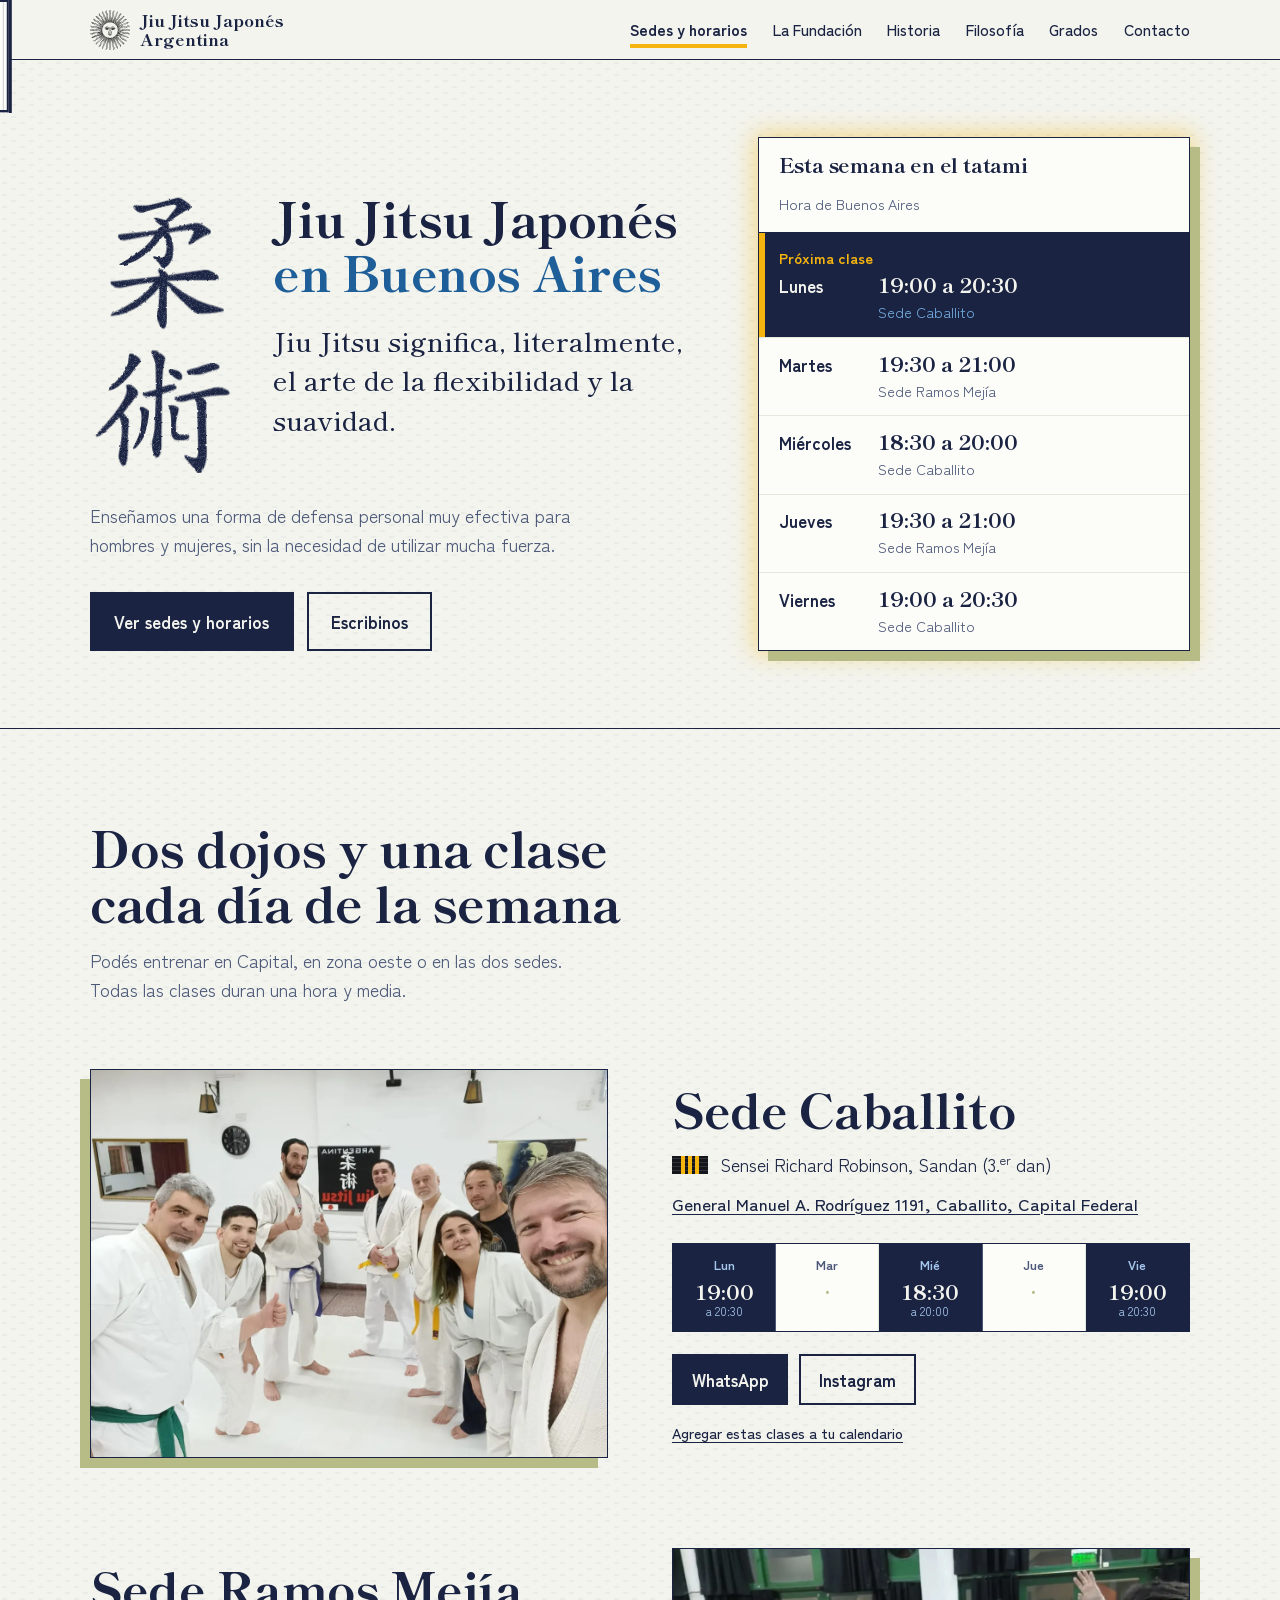
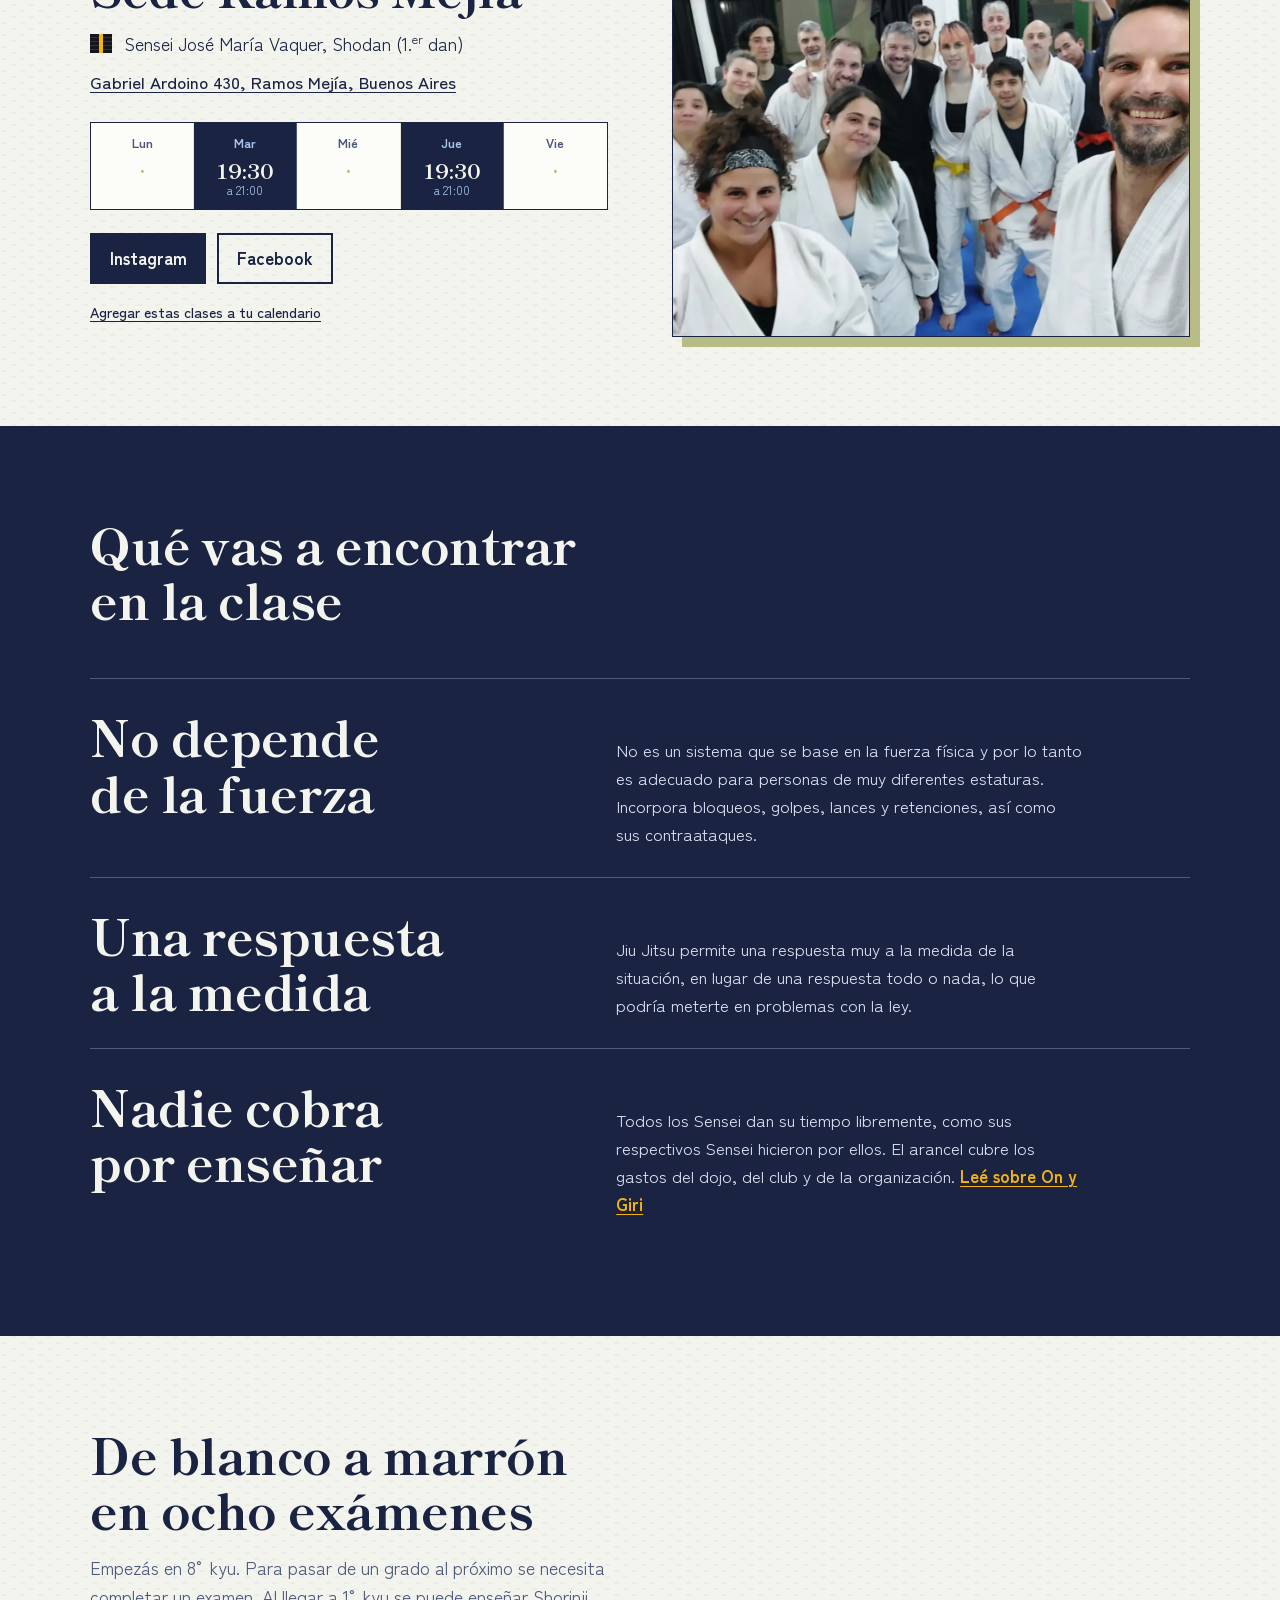
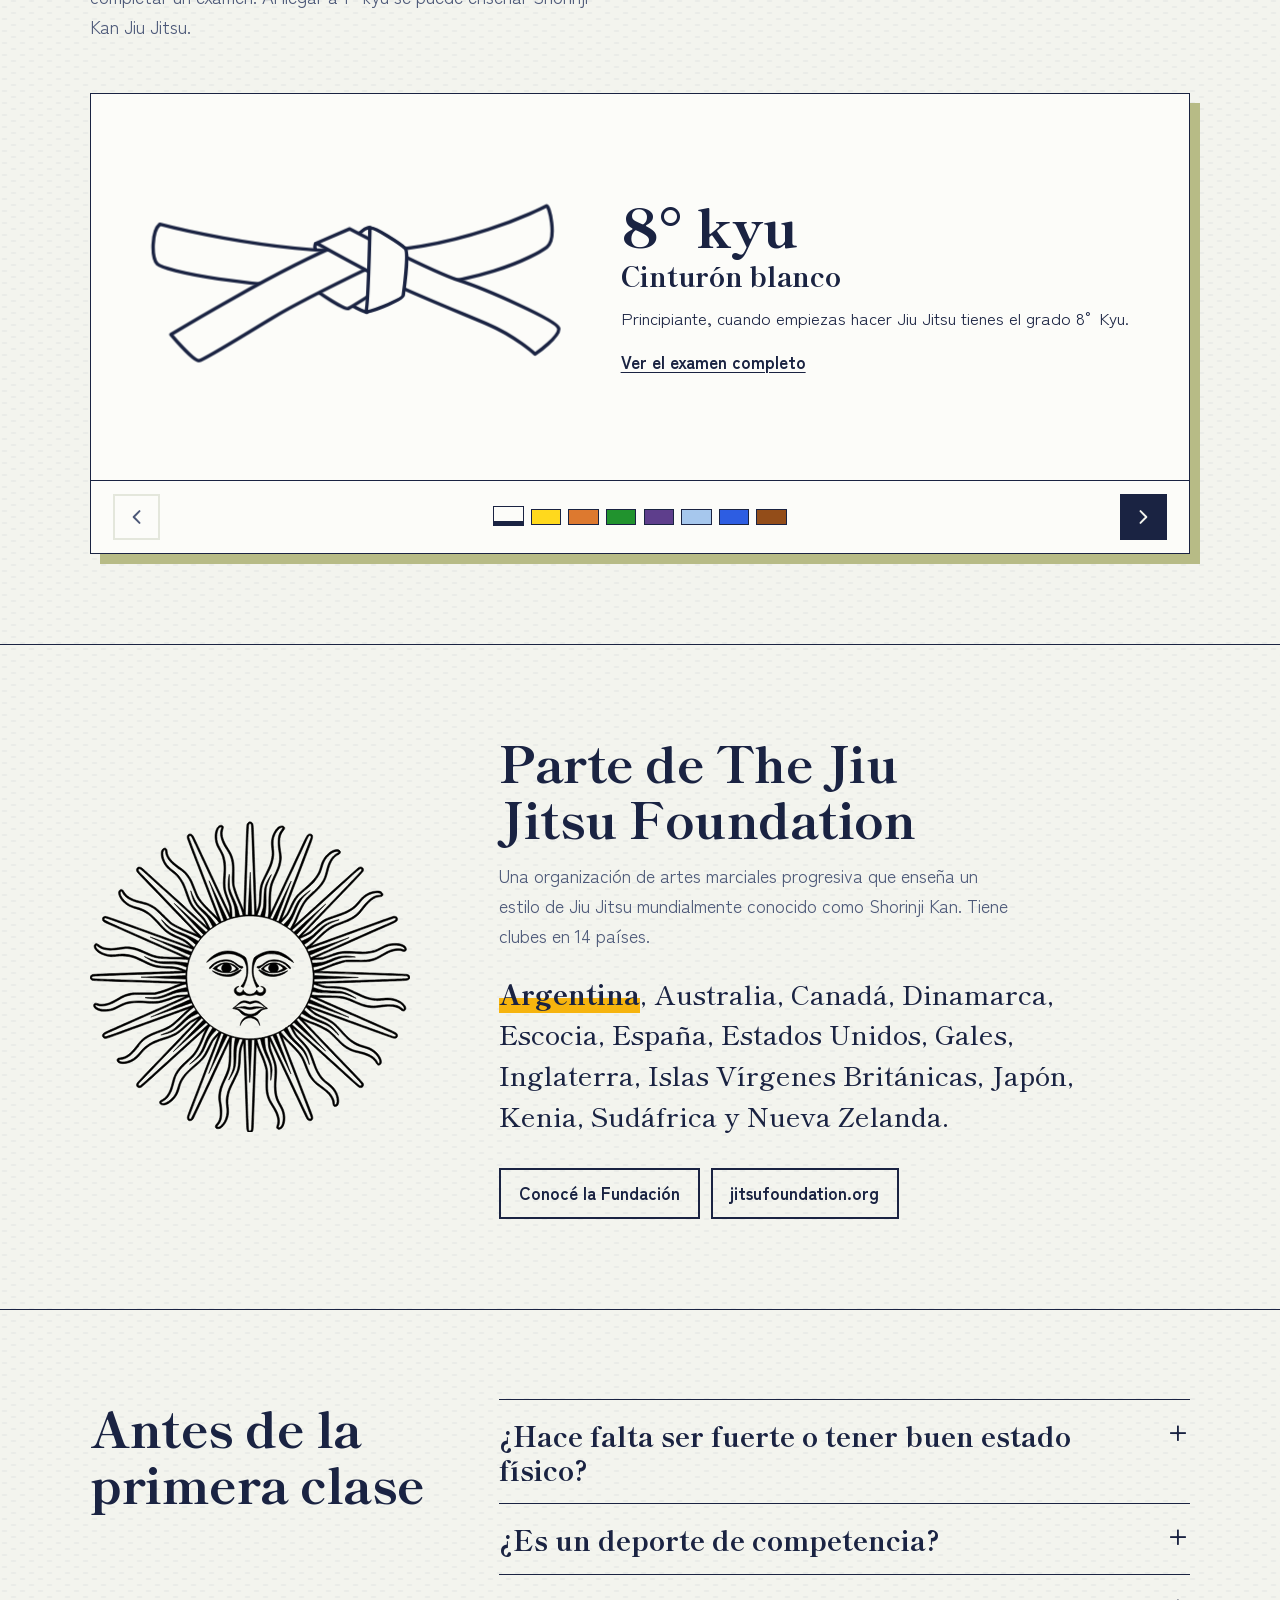
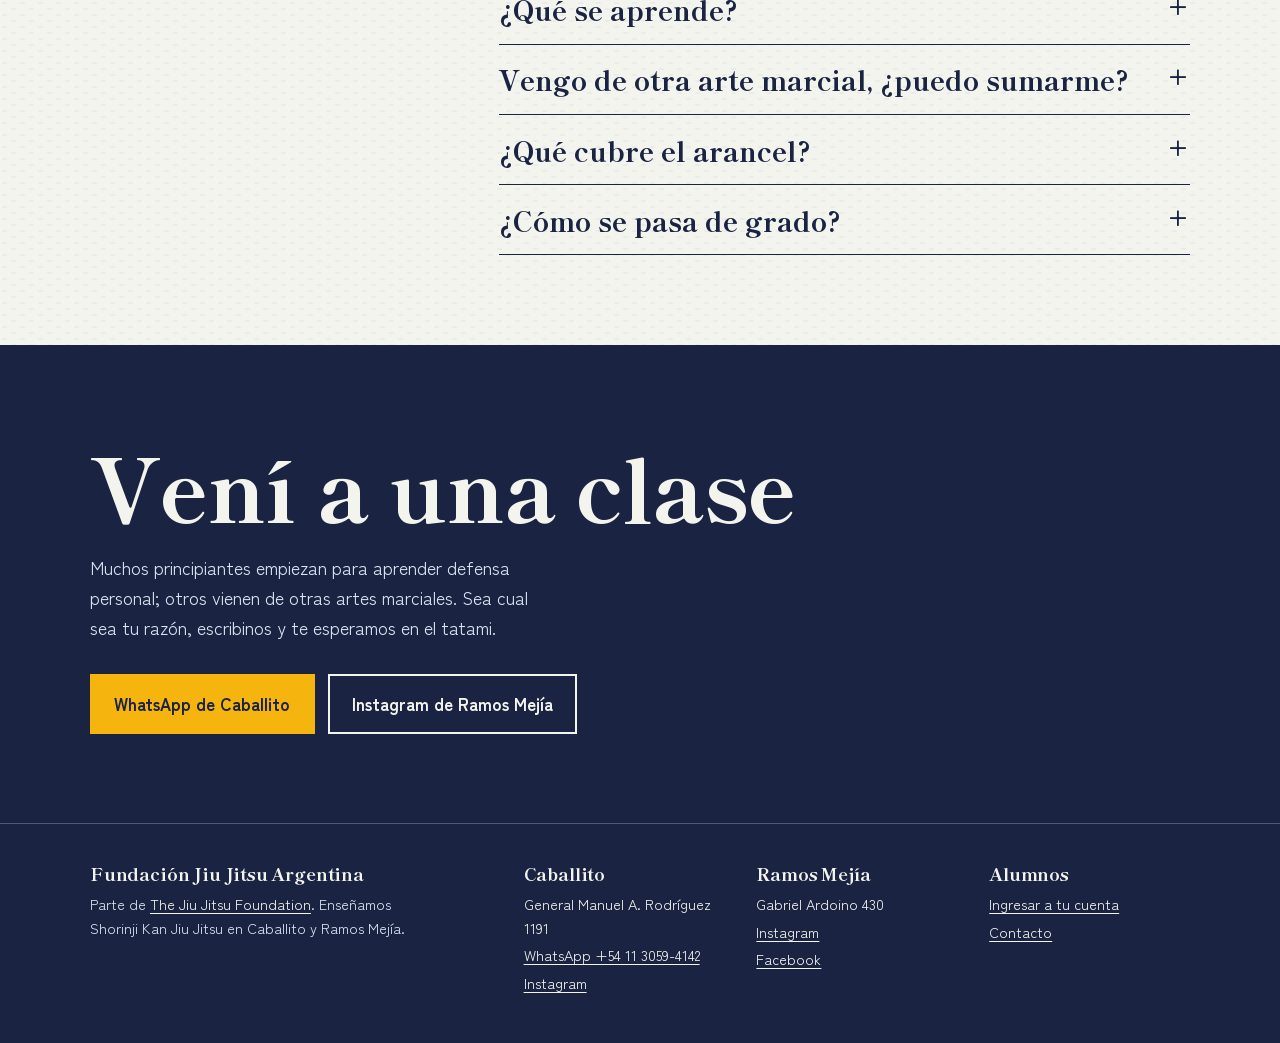
==== commit 72ce601a: "Actualiza el sitio publicado" ====
--- a/index.html
+++ b/index.html
@@ -18,6 +18,7 @@
 <meta property="og:image:height" content="630">
 <meta property="og:locale" content="es_AR">
 <meta name="twitter:card" content="summary_large_image">
+<script>document.documentElement.classList.add('js')</script>
 <link rel="icon" href="assets/img/sol.svg" type="image/svg+xml">
 <link rel="stylesheet" href="css/fonts.css">
 <link rel="stylesheet" href="css/site.css">
@@ -27,9 +28,8 @@
 </head>
 <body>
 <a class="saltar" href="#contenido">Ir al contenido</a>
-<div class="obi" aria-hidden="true"></div>
-<div class="obi-grado" aria-hidden="true">8° kyu, blanco</div>
-<header class="cabecera">
+<nav class="obi" aria-label="Grados, del blanco al marrón"><a href="grados.html#kyu-8" data-kyu="8" style="--seg:var(--c-blanco)" aria-label="8° kyu, cinturón blanco"></a><a href="grados.html#kyu-7" data-kyu="7" style="--seg:var(--c-amarillo)" aria-label="7° kyu, cinturón amarillo"></a><a href="grados.html#kyu-6" data-kyu="6" style="--seg:var(--c-naranja)" aria-label="6° kyu, cinturón anaranjado"></a><a href="grados.html#kyu-5" data-kyu="5" style="--seg:var(--c-verde)" aria-label="5° kyu, cinturón verde"></a><a href="grados.html#kyu-4" data-kyu="4" style="--seg:var(--c-violeta)" aria-label="4° kyu, cinturón violeta"></a><a href="grados.html#kyu-3" data-kyu="3" style="--seg:var(--c-celeste)" aria-label="3° kyu, cinturón celeste"></a><a href="grados.html#kyu-2" data-kyu="2" style="--seg:var(--c-azul)" aria-label="2° kyu, cinturón azul"></a><a href="grados.html#kyu-1" data-kyu="1" style="--seg:var(--c-marron)" aria-label="1° kyu, cinturón marrón"></a></nav>
+<div class="obi-grado" aria-hidden="true"></div><header class="cabecera">
   <div class="caja">
     <a class="marca" href="index.html"><img src="assets/img/sol.svg" alt="" width="40" height="40">Jiu Jitsu Japonés<br>Argentina</a>
     <button class="menu-boton" type="button" aria-expanded="false" aria-controls="nav">Menú</button>
@@ -41,7 +41,27 @@
   <div class="caja">
     <div>
       <div class="portada-titulo">
-        <span class="kanji" lang="ja" aria-hidden="true">柔術</span>
+        <span class="kanji" lang="ja" aria-hidden="true"><svg class="pincel" viewBox="0 0 1024 1024" width="1024" height="1024"><defs><clipPath id="k1c0"><path d="M 542 673 Q 648 757 686 765 Q 705 771 700 787 Q 697 802 635 840 Q 619 850 596 843 Q 524 821 415 796 Q 387 789 320 794 Q 298 795 305 776 Q 312 763 329 752 Q 359 734 391 752 Q 578 809 594 798 Q 604 791 599 778 Q 565 736 528 687 C 510 663 518 654 542 673 Z"/></clipPath><clipPath id="k1c1"><path d="M 547 631 Q 548 634 550 636 Q 553 661 542 673 L 528 687 Q 519 694 464 707 Q 452 708 448 706 Q 444 703 446 694 Q 446 691 517 633 Q 521 629 525 627 C 540 618 540 618 547 631 Z"/></clipPath><clipPath id="k1c2"><path d="M 539 602 Q 612 615 689 623 Q 723 627 724 613 Q 723 597 689 540 Q 680 525 687 521 Q 694 517 708 528 Q 787 582 819 591 Q 844 595 843 610 Q 842 623 770 663 Q 748 673 721 668 Q 628 647 547 631 L 525 627 Q 509 626 494 622 Q 374 606 209 590 Q 181 587 202 564 Q 217 543 265 556 Q 356 574 449 588 L 539 602 Z"/></clipPath><clipPath id="k1c3"><path d="M 509 581 Q 539 551 533 485 Q 530 458 521 443 Q 511 425 487 430 Q 466 434 446 438 Q 437 439 441 431 Q 444 425 457 415 Q 485 390 494 370 Q 501 355 515 358 Q 525 359 546 380 Q 585 423 578 508 Q 571 584 539 602 C 515 620 489 604 509 581 Z"/></clipPath><clipPath id="k1c4"><path d="M 449 588 Q 407 497 215 390 Q 197 380 212 378 Q 239 372 317 407 Q 371 437 424 486 Q 458 517 480 547 Q 499 572 509 581 C 545 618 507 702 449 588 Z"/></clipPath><clipPath id="k1c5"><path d="M 538 268 Q 590 274 868 273 Q 889 272 895 281 Q 901 294 883 309 Q 828 351 787 343 Q 694 327 542 305 L 485 298 Q 331 282 154 263 Q 132 262 148 243 Q 163 228 182 222 Q 204 215 221 220 Q 326 247 444 258 L 538 268 Z"/></clipPath><clipPath id="k1c6"><path d="M 537 267 Q 537 268 538 268 L 542 305 Q 542 323 497 349 Q 485 352 476 345 Q 470 342 477 332 Q 483 323 485 298 L 483 225 Q 483 93 467 43 Q 457 0 497 -56 Q 501 -63 508 -66 Q 518 -67 524 -55 Q 537 -24 534 5 Q 531 194 536 235 L 537 267 Z"/></clipPath><clipPath id="k1c7"><path d="M 444 258 Q 392 155 152 39 Q 133 29 148 25 Q 158 21 199 32 Q 253 42 304 71 Q 409 131 472 211 Q 476 218 483 225 C 517 265 471 307 444 258 Z"/></clipPath><clipPath id="k1c8"><path d="M 536 235 Q 621 144 712 61 Q 736 39 773 39 Q 840 38 912 54 Q 930 57 931 62 Q 932 69 918 74 Q 870 90 814 105 Q 696 141 545 262 Q 541 265 537 267 C 512 284 515 257 536 235 Z"/></clipPath>
+<filter id="k1f" x="-8%" y="-8%" width="116%" height="116%" color-interpolation-filters="sRGB">
+<feTurbulence type="fractalNoise" baseFrequency="0.03" numOctaves="2" seed="7" result="ondas"/>
+<feDisplacementMap in="SourceGraphic" in2="ondas" scale="16" xChannelSelector="R" yChannelSelector="G" result="borde"/>
+<feGaussianBlur in="borde" stdDeviation="5" result="difuso"/>
+<feComponentTransfer in="difuso" result="halo"><feFuncA type="linear" slope="0.32"/></feComponentTransfer>
+<feTurbulence type="fractalNoise" baseFrequency="0.55" numOctaves="2" seed="3" result="grano"/>
+<feColorMatrix in="grano" type="matrix" values="0 0 0 0 0  0 0 0 0 0  0 0 0 0 0  0 0 0 -1.15 1.55" result="poros"/>
+<feComposite in="borde" in2="poros" operator="in" result="seco"/>
+<feMerge><feMergeNode in="halo"/><feMergeNode in="seco"/></feMerge>
+</filter></defs><g filter="url(#k1f)"><g transform="scale(1,-1) translate(0,-900)"><path class="trazo" clip-path="url(#k1c0)" style="--da:495 1195;--o:755;--d:0.26s;--i:0.15s" d="M315 783L364 767L555 814L596 821L618 816L640 790L637 784L547 688L537 689"/><path class="trazo" clip-path="url(#k1c1)" style="--da:107 807;--o:367;--d:0.13s;--i:0.44s" d="M453 699L510 670L540 639"/><path class="trazo" clip-path="url(#k1c2)" style="--da:693 1393;--o:953;--d:0.32s;--i:0.60s" d="M206 577L250 572L671 640L740 641L767 615L692 527"/><path class="trazo" clip-path="url(#k1c3)" style="--da:289 989;--o:549;--d:0.19s;--i:0.96s" d="M517 580L538 576L554 534L557 481L544 429L517 399L448 431"/><path class="trazo" clip-path="url(#k1c4)" style="--da:380 1080;--o:640;--d:0.22s;--i:1.18s" d="M523 593L517 596L465 566L416 506L325 434L281 408L217 383"/><path class="trazo" clip-path="url(#k1c5)" style="--da:739 1439;--o:999;--d:0.34s;--i:1.43s" d="M151 253L204 243L537 287L797 309L883 288"/><path class="trazo" clip-path="url(#k1c6)" style="--da:404 1104;--o:664;--d:0.22s;--i:1.80s" d="M485 339L499 330L513 302L499 32L510 -53"/><path class="trazo" clip-path="url(#k1c7)" style="--da:403 1103;--o:663;--d:0.22s;--i:2.06s" d="M478 256L412 178L341 120L240 62L153 31"/><path class="trazo" clip-path="url(#k1c8)" style="--da:455 1155;--o:715;--d:0.24s;--i:2.32s" d="M539 262L551 238L609 187L743 88L809 72L925 63"/></g></g></svg><svg class="pincel" viewBox="0 0 1024 1024" width="1024" height="1024"><defs><clipPath id="k2c0"><path d="M 271 775 Q 272 679 173 589 Q 170 588 130 548 Q 120 533 136 537 Q 188 541 275 637 Q 320 698 347 729 Q 359 741 345 756 Q 308 793 281 791 Q 269 790 271 775 Z"/></clipPath><clipPath id="k2c1"><path d="M 230 377 Q 255 408 283 444 Q 308 481 328 499 Q 338 508 334 521 Q 331 533 307 556 Q 283 575 265 576 Q 247 576 254 555 Q 272 507 167 369 Q 118 305 52 236 Q 42 227 40 222 Q 36 212 49 213 Q 85 219 206 349 L 230 377 Z"/></clipPath><clipPath id="k2c2"><path d="M 206 349 Q 242 262 201 100 Q 189 60 221 17 Q 222 16 224 14 Q 240 1 250 24 Q 263 58 262 99 Q 263 268 269 305 Q 276 329 267 338 Q 251 356 240 368 Q 236 374 230 377 C 207 396 195 377 206 349 Z"/></clipPath><clipPath id="k2c3"><path d="M 501 510 Q 595 544 598 546 Q 605 555 600 562 Q 593 572 565 575 Q 555 575 502 558 L 460 540 Q 456 540 455 539 Q 422 527 384 519 Q 351 509 377 497 Q 413 485 459 495 L 501 510 Z"/></clipPath><clipPath id="k2c4"><path d="M 459 495 Q 452 284 449 257 Q 443 220 433 181 Q 424 142 446 88 Q 452 72 460 69 Q 464 63 472 70 Q 479 74 489 94 Q 498 116 497 145 Q 496 185 501 510 L 502 558 Q 502 675 519 739 Q 532 761 506 781 Q 491 791 468 805 Q 447 821 428 807 Q 424 803 429 788 Q 457 746 458 686 Q 458 614 460 540 L 459 495 Z"/></clipPath><clipPath id="k2c5"><path d="M 347 404 Q 371 371 347 245 Q 346 242 345 238 Q 335 204 305 144 Q 301 140 300 135 Q 299 126 306 128 Q 327 134 368 200 Q 368 203 370 204 Q 395 264 408 358 Q 412 388 411 392 Q 399 405 375 415 Q 362 422 351 419 Q 342 415 347 404 Z"/></clipPath><clipPath id="k2c6"><path d="M 616 397 Q 620 410 612 418 Q 600 425 574 431 Q 552 435 547 428 Q 540 422 550 410 Q 568 391 565 262 Q 564 210 588 194 Q 598 184 651 188 Q 679 191 688 205 Q 695 215 690 220 Q 684 226 629 226 Q 572 232 616 397 Z"/></clipPath><clipPath id="k2c7"><path d="M 554 655 Q 603 606 626 607 Q 639 607 643 626 Q 643 639 631 657 Q 610 681 556 681 Q 546 682 547 671 Q 546 662 554 655 Z"/></clipPath><clipPath id="k2c8"><path d="M 694 680 Q 654 667 685 652 Q 737 633 796 655 L 874 679 Q 893 685 895 688 Q 904 698 897 707 Q 887 720 854 723 Q 830 724 749 693 Q 722 686 694 680 Z"/></clipPath><clipPath id="k2c9"><path d="M 773 486 Q 851 502 948 503 Q 966 504 970 513 Q 974 523 958 535 Q 901 571 849 548 Q 809 539 751 523 Q 681 507 598 489 Q 579 485 594 471 Q 624 449 657 458 Q 690 470 728 477 L 773 486 Z"/></clipPath><clipPath id="k2c10"><path d="M 728 477 Q 729 473 735 465 Q 747 441 747 401 Q 751 310 753 102 Q 752 75 743 66 Q 733 60 711 67 Q 692 74 669 83 Q 657 87 657 81 Q 656 72 665 62 Q 717 4 749 -39 Q 761 -49 775 -33 Q 812 18 814 110 Q 802 303 808 423 Q 814 451 808 460 Q 799 472 773 486 C 747 501 714 503 728 477 Z"/></clipPath>
+<filter id="k2f" x="-8%" y="-8%" width="116%" height="116%" color-interpolation-filters="sRGB">
+<feTurbulence type="fractalNoise" baseFrequency="0.03" numOctaves="2" seed="14" result="ondas"/>
+<feDisplacementMap in="SourceGraphic" in2="ondas" scale="16" xChannelSelector="R" yChannelSelector="G" result="borde"/>
+<feGaussianBlur in="borde" stdDeviation="5" result="difuso"/>
+<feComponentTransfer in="difuso" result="halo"><feFuncA type="linear" slope="0.32"/></feComponentTransfer>
+<feTurbulence type="fractalNoise" baseFrequency="0.55" numOctaves="2" seed="6" result="grano"/>
+<feColorMatrix in="grano" type="matrix" values="0 0 0 0 0  0 0 0 0 0  0 0 0 0 0  0 0 0 -1.15 1.55" result="poros"/>
+<feComposite in="borde" in2="poros" operator="in" result="seco"/>
+<feMerge><feMergeNode in="halo"/><feMergeNode in="seco"/></feMerge>
+</filter></defs><g filter="url(#k2f)"><g transform="scale(1,-1) translate(0,-900)"><path class="trazo" clip-path="url(#k2c0)" style="--da:307 1007;--o:567;--d:0.19s;--i:2.72s" d="M282 779L307 740L272 673L225 612L140 546"/><path class="trazo" clip-path="url(#k2c1)" style="--da:441 1141;--o:701;--d:0.24s;--i:2.94s" d="M264 563L284 540L291 515L265 467L183 352L109 272L48 221"/><path class="trazo" clip-path="url(#k2c2)" style="--da:347 1047;--o:607;--d:0.21s;--i:3.22s" d="M231 368L231 345L244 322L241 181L229 71L235 25"/><path class="trazo" clip-path="url(#k2c3)" style="--da:222 922;--o:482;--d:0.16s;--i:3.46s" d="M378 509L435 511L570 556L593 554"/><path class="trazo" clip-path="url(#k2c4)" style="--da:737 1437;--o:997;--d:0.34s;--i:3.66s" d="M439 801L485 751L480 418L474 257L464 169L465 83"/><path class="trazo" clip-path="url(#k2c5)" style="--da:302 1002;--o:562;--d:0.19s;--i:4.03s" d="M357 409L384 380L375 285L350 197L307 135"/><path class="trazo" clip-path="url(#k2c6)" style="--da:312 1012;--o:572;--d:0.19s;--i:4.25s" d="M556 420L587 398L584 310L579 298L585 237L595 219L619 207L683 213"/><path class="trazo" clip-path="url(#k2c7)" style="--da:78 778;--o:338;--d:0.12s;--i:4.48s" d="M560 669L609 642L624 626"/><path class="trazo" clip-path="url(#k2c8)" style="--da:205 905;--o:465;--d:0.16s;--i:4.63s" d="M687 667L725 664L845 697L887 698"/><path class="trazo" clip-path="url(#k2c9)" style="--da:370 1070;--o:630;--d:0.21s;--i:4.83s" d="M596 480L638 476L877 528L911 529L959 517"/><path class="trazo" clip-path="url(#k2c10)" style="--da:585 1285;--o:845;--d:0.29s;--i:5.07s" d="M736 474L768 456L778 436L783 86L771 44L756 24L723 36L664 77"/></g></g></svg></span>
         <div>
           <h1><span>Jiu Jitsu Japonés</span> <span class="lugar">en Buenos Aires</span></h1>
           <p class="bajada">Jiu Jitsu significa, literalmente, el arte de la flexibilidad y la suavidad.</p>
@@ -141,34 +161,51 @@
   </div>
 </section>
 
-<section class="seccion">
+<section class="seccion" id="grados" data-zona-obi>
   <div class="caja">
     <h2 class="seccion-titulo">De blanco a marrón en ocho exámenes</h2>
     <p class="seccion-intro">Empezás en 8° kyu. Para pasar de un grado al próximo se necesita completar un examen. Al llegar a 1° kyu se puede enseñar Shorinji Kan Jiu Jitsu.</p>
-    <div class="grados-vivo">
-      <div>
-        <p class="ayuda">Tocá un cinturón para ver qué se aprende en ese grado.</p>
-        <ol class="escalera">
-<li><span class="k">8° kyu</span><button type="button" class="cinta" style="--cinta:var(--c-blanco)" data-kyu="8" aria-pressed="true"><span>Blanco</span></button></li>
-<li><span class="k">7° kyu</span><button type="button" class="cinta" style="--cinta:var(--c-amarillo)" data-kyu="7" aria-pressed="false"><span>Amarillo</span></button></li>
-<li><span class="k">6° kyu</span><button type="button" class="cinta" style="--cinta:var(--c-naranja)" data-kyu="6" aria-pressed="false"><span>Anaranjado</span></button></li>
-<li><span class="k">5° kyu</span><button type="button" class="cinta" style="--cinta:var(--c-verde)" data-kyu="5" aria-pressed="false"><span>Verde</span></button></li>
-<li><span class="k">4° kyu</span><button type="button" class="cinta" style="--cinta:var(--c-violeta)" data-kyu="4" aria-pressed="false"><span>Violeta</span></button></li>
-<li><span class="k">3° kyu</span><button type="button" class="cinta" style="--cinta:var(--c-celeste)" data-kyu="3" aria-pressed="false"><span>Celeste</span></button></li>
-<li><span class="k">2° kyu</span><button type="button" class="cinta" style="--cinta:var(--c-azul)" data-kyu="2" aria-pressed="false"><span>Azul</span></button></li>
-<li><span class="k">1° kyu</span><button type="button" class="cinta" style="--cinta:var(--c-marron)" data-kyu="1" aria-pressed="false"><span>Marrón</span></button></li>
-        </ol>
-      </div>
-<div class="grado-panel" id="grado-panel" style="--cinta:var(--c-blanco)" aria-live="polite">
-<svg class="nudo" viewBox="-4 -4 487 193" role="img" aria-label="Cinturón anudado"><path d="M192.044,46.054c0,0-1.475,4.952,0.21,7.375 c1.686,2.423,24.86,1.791,24.86,1.791L205.845,45L192.044,46.054z"/><path d="M9.831,23.198c0,0,119.181,32.087,233.779,32.087 c114.598,0,214.679-51.187,218.5-53.479c3.819-2.292,12.987,38.963,0.765,48.131c-12.225,9.168-80.983,48.896-216.208,48.896 c-135.226,0-233.015-21.392-239.892-29.032C-0.101,62.161-0.101,31.602,9.831,23.198z"/><path d="M252.014,126.336c0,0-22.156-6.112-28.268-21.392 c-6.111-15.279,58.827-29.795,58.827-29.795l-6.112,31.324L252.014,126.336z"/><path d="M195.479,102.652c0,0,30.56,21.392,35.143,19.1 c4.584-2.292,58.827-36.671,58.827-36.671L243.61,51.465l-50.423,38.2L195.479,102.652z"/><path d="M22.818,152.312 c0,0,125.293-76.398,200.928-106.958c75.635-30.56,30.56,29.031,30.56,29.031s-78.69,38.199-110.778,57.299 s-81.746,50.424-87.858,51.188C49.558,183.635,22.818,152.312,22.818,152.312z"/><path d="M255.967,27.303c0,0-5.29-1.851-14.146,8.46 c-8.857,10.312,15.07,8.197,15.07,8.197L255.967,27.303z"/><path d="M232.15,28.546c0,0,94.734,49.659,127.586,60.355 c32.851,10.696,113.832,46.603,116.889,55.771s-27.503,30.559-27.503,30.559s-23.685-21.391-54.243-34.379 c-30.56-12.987-83.274-34.379-112.306-48.131c-29.031-13.751-89.387-47.367-89.387-47.367L232.15,28.546z"/><path d="M255.834,27.782c0,0-2.292,92.442-4.584,97.026 c-2.293,4.584,42.783-12.987,43.546-18.335c0.765-5.349,6.877-50.423,2.293-55.007S260.417,25.49,255.834,27.782z"/></svg>
-<h3 id="gp-titulo">8° kyu, cinturón blanco</h3>
-<p id="gp-texto">Principiante, cuando empiezas hacer Jiu Jitsu tienes el grado 8° Kyu.</p>
-<div id="gp-lances"><div class="lances"><div class="lances-pista" role="img" aria-label="0 de 51 lances"><i style="width:0.0%"></i></div>
-<p>Todavía sin lances: se empieza por las caídas</p></div></div>
-<p><a id="gp-enlace" href="grados.html#kyu-8">Ver el examen completo</a></p>
+<div class="carrusel" data-carrusel role="region" aria-roledescription="carrusel" aria-label="Cinturones, del blanco al marrón">
+<div class="carrusel-pista" id="carrusel-pista" tabindex="0" aria-label="Cinturones. Usá las flechas del teclado para cambiar de grado.">
+<article class="diapo" id="cinturon-8" data-kyu="8" style="--cinta:var(--c-blanco)" role="group" aria-roledescription="diapositiva" aria-label="1 de 8: 8° kyu, cinturón blanco">
+<div class="diapo-nudo"><svg class="nudo" viewBox="-4 -4 487 193" role="img" aria-label="Cinturón anudado"><path d="M192.044,46.054c0,0-1.475,4.952,0.21,7.375 c1.686,2.423,24.86,1.791,24.86,1.791L205.845,45L192.044,46.054z"/><path d="M9.831,23.198c0,0,119.181,32.087,233.779,32.087 c114.598,0,214.679-51.187,218.5-53.479c3.819-2.292,12.987,38.963,0.765,48.131c-12.225,9.168-80.983,48.896-216.208,48.896 c-135.226,0-233.015-21.392-239.892-29.032C-0.101,62.161-0.101,31.602,9.831,23.198z"/><path d="M252.014,126.336c0,0-22.156-6.112-28.268-21.392 c-6.111-15.279,58.827-29.795,58.827-29.795l-6.112,31.324L252.014,126.336z"/><path d="M195.479,102.652c0,0,30.56,21.392,35.143,19.1 c4.584-2.292,58.827-36.671,58.827-36.671L243.61,51.465l-50.423,38.2L195.479,102.652z"/><path d="M22.818,152.312 c0,0,125.293-76.398,200.928-106.958c75.635-30.56,30.56,29.031,30.56,29.031s-78.69,38.199-110.778,57.299 s-81.746,50.424-87.858,51.188C49.558,183.635,22.818,152.312,22.818,152.312z"/><path d="M255.967,27.303c0,0-5.29-1.851-14.146,8.46 c-8.857,10.312,15.07,8.197,15.07,8.197L255.967,27.303z"/><path d="M232.15,28.546c0,0,94.734,49.659,127.586,60.355 c32.851,10.696,113.832,46.603,116.889,55.771s-27.503,30.559-27.503,30.559s-23.685-21.391-54.243-34.379 c-30.56-12.987-83.274-34.379-112.306-48.131c-29.031-13.751-89.387-47.367-89.387-47.367L232.15,28.546z"/><path d="M255.834,27.782c0,0-2.292,92.442-4.584,97.026 c-2.293,4.584,42.783-12.987,43.546-18.335c0.765-5.349,6.877-50.423,2.293-55.007S260.417,25.49,255.834,27.782z"/></svg></div>
+<div class="diapo-texto"><p class="diapo-kyu">8° kyu</p><h3>Cinturón blanco</h3><p>Principiante, cuando empiezas hacer Jiu Jitsu tienes el grado 8° Kyu.</p><p><a href="grados.html#kyu-8">Ver el examen completo</a></p></div>
+</article>
+<article class="diapo" id="cinturon-7" data-kyu="7" style="--cinta:var(--c-amarillo)" role="group" aria-roledescription="diapositiva" aria-label="2 de 8: 7° kyu, cinturón amarillo">
+<div class="diapo-nudo"><svg class="nudo" viewBox="-4 -4 487 193" role="img" aria-label="Cinturón anudado"><path d="M192.044,46.054c0,0-1.475,4.952,0.21,7.375 c1.686,2.423,24.86,1.791,24.86,1.791L205.845,45L192.044,46.054z"/><path d="M9.831,23.198c0,0,119.181,32.087,233.779,32.087 c114.598,0,214.679-51.187,218.5-53.479c3.819-2.292,12.987,38.963,0.765,48.131c-12.225,9.168-80.983,48.896-216.208,48.896 c-135.226,0-233.015-21.392-239.892-29.032C-0.101,62.161-0.101,31.602,9.831,23.198z"/><path d="M252.014,126.336c0,0-22.156-6.112-28.268-21.392 c-6.111-15.279,58.827-29.795,58.827-29.795l-6.112,31.324L252.014,126.336z"/><path d="M195.479,102.652c0,0,30.56,21.392,35.143,19.1 c4.584-2.292,58.827-36.671,58.827-36.671L243.61,51.465l-50.423,38.2L195.479,102.652z"/><path d="M22.818,152.312 c0,0,125.293-76.398,200.928-106.958c75.635-30.56,30.56,29.031,30.56,29.031s-78.69,38.199-110.778,57.299 s-81.746,50.424-87.858,51.188C49.558,183.635,22.818,152.312,22.818,152.312z"/><path d="M255.967,27.303c0,0-5.29-1.851-14.146,8.46 c-8.857,10.312,15.07,8.197,15.07,8.197L255.967,27.303z"/><path d="M232.15,28.546c0,0,94.734,49.659,127.586,60.355 c32.851,10.696,113.832,46.603,116.889,55.771s-27.503,30.559-27.503,30.559s-23.685-21.391-54.243-34.379 c-30.56-12.987-83.274-34.379-112.306-48.131c-29.031-13.751-89.387-47.367-89.387-47.367L232.15,28.546z"/><path d="M255.834,27.782c0,0-2.292,92.442-4.584,97.026 c-2.293,4.584,42.783-12.987,43.546-18.335c0.765-5.349,6.877-50.423,2.293-55.007S260.417,25.49,255.834,27.782z"/></svg></div>
+<div class="diapo-texto"><p class="diapo-kyu">7° kyu</p><h3>Cinturón amarillo</h3><p>Caídas básicas, palancas de brazo y de muñeca, 4 lances y defensas básicas contra agarres y golpes, defensas contra botella, retenciones en el suelo, Kata (forma) de las partes peligrosas (solamente adultos).</p><p><a href="grados.html#kyu-7">Ver el examen completo</a></p></div>
+</article>
+<article class="diapo" id="cinturon-6" data-kyu="6" style="--cinta:var(--c-naranja)" role="group" aria-roledescription="diapositiva" aria-label="3 de 8: 6° kyu, cinturón anaranjado">
+<div class="diapo-nudo"><svg class="nudo" viewBox="-4 -4 487 193" role="img" aria-label="Cinturón anudado"><path d="M192.044,46.054c0,0-1.475,4.952,0.21,7.375 c1.686,2.423,24.86,1.791,24.86,1.791L205.845,45L192.044,46.054z"/><path d="M9.831,23.198c0,0,119.181,32.087,233.779,32.087 c114.598,0,214.679-51.187,218.5-53.479c3.819-2.292,12.987,38.963,0.765,48.131c-12.225,9.168-80.983,48.896-216.208,48.896 c-135.226,0-233.015-21.392-239.892-29.032C-0.101,62.161-0.101,31.602,9.831,23.198z"/><path d="M252.014,126.336c0,0-22.156-6.112-28.268-21.392 c-6.111-15.279,58.827-29.795,58.827-29.795l-6.112,31.324L252.014,126.336z"/><path d="M195.479,102.652c0,0,30.56,21.392,35.143,19.1 c4.584-2.292,58.827-36.671,58.827-36.671L243.61,51.465l-50.423,38.2L195.479,102.652z"/><path d="M22.818,152.312 c0,0,125.293-76.398,200.928-106.958c75.635-30.56,30.56,29.031,30.56,29.031s-78.69,38.199-110.778,57.299 s-81.746,50.424-87.858,51.188C49.558,183.635,22.818,152.312,22.818,152.312z"/><path d="M255.967,27.303c0,0-5.29-1.851-14.146,8.46 c-8.857,10.312,15.07,8.197,15.07,8.197L255.967,27.303z"/><path d="M232.15,28.546c0,0,94.734,49.659,127.586,60.355 c32.851,10.696,113.832,46.603,116.889,55.771s-27.503,30.559-27.503,30.559s-23.685-21.391-54.243-34.379 c-30.56-12.987-83.274-34.379-112.306-48.131c-29.031-13.751-89.387-47.367-89.387-47.367L232.15,28.546z"/><path d="M255.834,27.782c0,0-2.292,92.442-4.584,97.026 c-2.293,4.584,42.783-12.987,43.546-18.335c0.765-5.349,6.877-50.423,2.293-55.007S260.417,25.49,255.834,27.782z"/></svg></div>
+<div class="diapo-texto"><p class="diapo-kyu">6° kyu</p><h3>Cinturón anaranjado</h3><p>Más caídas avanzadas, 5 lances más, 3 palancas de brazo más, 3 retenciones más, defensas contra agarres de cuerpo, defensas contra un palo.</p><p><a href="grados.html#kyu-6">Ver el examen completo</a></p></div>
+</article>
+<article class="diapo" id="cinturon-5" data-kyu="5" style="--cinta:var(--c-verde)" role="group" aria-roledescription="diapositiva" aria-label="4 de 8: 5° kyu, cinturón verde">
+<div class="diapo-nudo"><svg class="nudo" viewBox="-4 -4 487 193" role="img" aria-label="Cinturón anudado"><path d="M192.044,46.054c0,0-1.475,4.952,0.21,7.375 c1.686,2.423,24.86,1.791,24.86,1.791L205.845,45L192.044,46.054z"/><path d="M9.831,23.198c0,0,119.181,32.087,233.779,32.087 c114.598,0,214.679-51.187,218.5-53.479c3.819-2.292,12.987,38.963,0.765,48.131c-12.225,9.168-80.983,48.896-216.208,48.896 c-135.226,0-233.015-21.392-239.892-29.032C-0.101,62.161-0.101,31.602,9.831,23.198z"/><path d="M252.014,126.336c0,0-22.156-6.112-28.268-21.392 c-6.111-15.279,58.827-29.795,58.827-29.795l-6.112,31.324L252.014,126.336z"/><path d="M195.479,102.652c0,0,30.56,21.392,35.143,19.1 c4.584-2.292,58.827-36.671,58.827-36.671L243.61,51.465l-50.423,38.2L195.479,102.652z"/><path d="M22.818,152.312 c0,0,125.293-76.398,200.928-106.958c75.635-30.56,30.56,29.031,30.56,29.031s-78.69,38.199-110.778,57.299 s-81.746,50.424-87.858,51.188C49.558,183.635,22.818,152.312,22.818,152.312z"/><path d="M255.967,27.303c0,0-5.29-1.851-14.146,8.46 c-8.857,10.312,15.07,8.197,15.07,8.197L255.967,27.303z"/><path d="M232.15,28.546c0,0,94.734,49.659,127.586,60.355 c32.851,10.696,113.832,46.603,116.889,55.771s-27.503,30.559-27.503,30.559s-23.685-21.391-54.243-34.379 c-30.56-12.987-83.274-34.379-112.306-48.131c-29.031-13.751-89.387-47.367-89.387-47.367L232.15,28.546z"/><path d="M255.834,27.782c0,0-2.292,92.442-4.584,97.026 c-2.293,4.584,42.783-12.987,43.546-18.335c0.765-5.349,6.877-50.423,2.293-55.007S260.417,25.49,255.834,27.782z"/></svg></div>
+<div class="diapo-texto"><p class="diapo-kyu">5° kyu</p><h3>Cinturón verde</h3><p>6 lances más, inmovilizaciones en el suelo, 3 palancas de muñeca más, 3 retenciones más, defensas contra cuchillo y botella rota.</p><p><a href="grados.html#kyu-5">Ver el examen completo</a></p></div>
+</article>
+<article class="diapo" id="cinturon-4" data-kyu="4" style="--cinta:var(--c-violeta)" role="group" aria-roledescription="diapositiva" aria-label="5 de 8: 4° kyu, cinturón violeta">
+<div class="diapo-nudo"><svg class="nudo" viewBox="-4 -4 487 193" role="img" aria-label="Cinturón anudado"><path d="M192.044,46.054c0,0-1.475,4.952,0.21,7.375 c1.686,2.423,24.86,1.791,24.86,1.791L205.845,45L192.044,46.054z"/><path d="M9.831,23.198c0,0,119.181,32.087,233.779,32.087 c114.598,0,214.679-51.187,218.5-53.479c3.819-2.292,12.987,38.963,0.765,48.131c-12.225,9.168-80.983,48.896-216.208,48.896 c-135.226,0-233.015-21.392-239.892-29.032C-0.101,62.161-0.101,31.602,9.831,23.198z"/><path d="M252.014,126.336c0,0-22.156-6.112-28.268-21.392 c-6.111-15.279,58.827-29.795,58.827-29.795l-6.112,31.324L252.014,126.336z"/><path d="M195.479,102.652c0,0,30.56,21.392,35.143,19.1 c4.584-2.292,58.827-36.671,58.827-36.671L243.61,51.465l-50.423,38.2L195.479,102.652z"/><path d="M22.818,152.312 c0,0,125.293-76.398,200.928-106.958c75.635-30.56,30.56,29.031,30.56,29.031s-78.69,38.199-110.778,57.299 s-81.746,50.424-87.858,51.188C49.558,183.635,22.818,152.312,22.818,152.312z"/><path d="M255.967,27.303c0,0-5.29-1.851-14.146,8.46 c-8.857,10.312,15.07,8.197,15.07,8.197L255.967,27.303z"/><path d="M232.15,28.546c0,0,94.734,49.659,127.586,60.355 c32.851,10.696,113.832,46.603,116.889,55.771s-27.503,30.559-27.503,30.559s-23.685-21.391-54.243-34.379 c-30.56-12.987-83.274-34.379-112.306-48.131c-29.031-13.751-89.387-47.367-89.387-47.367L232.15,28.546z"/><path d="M255.834,27.782c0,0-2.292,92.442-4.584,97.026 c-2.293,4.584,42.783-12.987,43.546-18.335c0.765-5.349,6.877-50.423,2.293-55.007S260.417,25.49,255.834,27.782z"/></svg></div>
+<div class="diapo-texto"><p class="diapo-kyu">4° kyu</p><h3>Cinturón violeta</h3><p>10 lances más, 3 retenciones más, defensas contra bokken (espada de madera), cadena y ataques múltiples, Empi Kata (Kata de codo), conocimiento del Nage no Kata. Los candidatos además necesitan aprobar su cualificación de instructor asistente.</p><p><a href="grados.html#kyu-4">Ver el examen completo</a></p></div>
+</article>
+<article class="diapo" id="cinturon-3" data-kyu="3" style="--cinta:var(--c-celeste)" role="group" aria-roledescription="diapositiva" aria-label="6 de 8: 3° kyu, cinturón celeste">
+<div class="diapo-nudo"><svg class="nudo" viewBox="-4 -4 487 193" role="img" aria-label="Cinturón anudado"><path d="M192.044,46.054c0,0-1.475,4.952,0.21,7.375 c1.686,2.423,24.86,1.791,24.86,1.791L205.845,45L192.044,46.054z"/><path d="M9.831,23.198c0,0,119.181,32.087,233.779,32.087 c114.598,0,214.679-51.187,218.5-53.479c3.819-2.292,12.987,38.963,0.765,48.131c-12.225,9.168-80.983,48.896-216.208,48.896 c-135.226,0-233.015-21.392-239.892-29.032C-0.101,62.161-0.101,31.602,9.831,23.198z"/><path d="M252.014,126.336c0,0-22.156-6.112-28.268-21.392 c-6.111-15.279,58.827-29.795,58.827-29.795l-6.112,31.324L252.014,126.336z"/><path d="M195.479,102.652c0,0,30.56,21.392,35.143,19.1 c4.584-2.292,58.827-36.671,58.827-36.671L243.61,51.465l-50.423,38.2L195.479,102.652z"/><path d="M22.818,152.312 c0,0,125.293-76.398,200.928-106.958c75.635-30.56,30.56,29.031,30.56,29.031s-78.69,38.199-110.778,57.299 s-81.746,50.424-87.858,51.188C49.558,183.635,22.818,152.312,22.818,152.312z"/><path d="M255.967,27.303c0,0-5.29-1.851-14.146,8.46 c-8.857,10.312,15.07,8.197,15.07,8.197L255.967,27.303z"/><path d="M232.15,28.546c0,0,94.734,49.659,127.586,60.355 c32.851,10.696,113.832,46.603,116.889,55.771s-27.503,30.559-27.503,30.559s-23.685-21.391-54.243-34.379 c-30.56-12.987-83.274-34.379-112.306-48.131c-29.031-13.751-89.387-47.367-89.387-47.367L232.15,28.546z"/><path d="M255.834,27.782c0,0-2.292,92.442-4.584,97.026 c-2.293,4.584,42.783-12.987,43.546-18.335c0.765-5.349,6.877-50.423,2.293-55.007S260.417,25.49,255.834,27.782z"/></svg></div>
+<div class="diapo-texto"><p class="diapo-kyu">3° kyu</p><h3>Cinturón celeste</h3><p>Caídas avanzadas sin apoyo, 8 lances más, palancas de cabeza, contras de todos palancas de brazo y de muñeca, estrangulamientos y contras, defensas contra atacantes múltiples con armas, Nage no Kata 6 lances del primer fase. Los candidatos además necesitan aprobar su cualificación de instructor.</p><p><a href="grados.html#kyu-3">Ver el examen completo</a></p></div>
+</article>
+<article class="diapo" id="cinturon-2" data-kyu="2" style="--cinta:var(--c-azul)" role="group" aria-roledescription="diapositiva" aria-label="7 de 8: 2° kyu, cinturón azul">
+<div class="diapo-nudo"><svg class="nudo" viewBox="-4 -4 487 193" role="img" aria-label="Cinturón anudado"><path d="M192.044,46.054c0,0-1.475,4.952,0.21,7.375 c1.686,2.423,24.86,1.791,24.86,1.791L205.845,45L192.044,46.054z"/><path d="M9.831,23.198c0,0,119.181,32.087,233.779,32.087 c114.598,0,214.679-51.187,218.5-53.479c3.819-2.292,12.987,38.963,0.765,48.131c-12.225,9.168-80.983,48.896-216.208,48.896 c-135.226,0-233.015-21.392-239.892-29.032C-0.101,62.161-0.101,31.602,9.831,23.198z"/><path d="M252.014,126.336c0,0-22.156-6.112-28.268-21.392 c-6.111-15.279,58.827-29.795,58.827-29.795l-6.112,31.324L252.014,126.336z"/><path d="M195.479,102.652c0,0,30.56,21.392,35.143,19.1 c4.584-2.292,58.827-36.671,58.827-36.671L243.61,51.465l-50.423,38.2L195.479,102.652z"/><path d="M22.818,152.312 c0,0,125.293-76.398,200.928-106.958c75.635-30.56,30.56,29.031,30.56,29.031s-78.69,38.199-110.778,57.299 s-81.746,50.424-87.858,51.188C49.558,183.635,22.818,152.312,22.818,152.312z"/><path d="M255.967,27.303c0,0-5.29-1.851-14.146,8.46 c-8.857,10.312,15.07,8.197,15.07,8.197L255.967,27.303z"/><path d="M232.15,28.546c0,0,94.734,49.659,127.586,60.355 c32.851,10.696,113.832,46.603,116.889,55.771s-27.503,30.559-27.503,30.559s-23.685-21.391-54.243-34.379 c-30.56-12.987-83.274-34.379-112.306-48.131c-29.031-13.751-89.387-47.367-89.387-47.367L232.15,28.546z"/><path d="M255.834,27.782c0,0-2.292,92.442-4.584,97.026 c-2.293,4.584,42.783-12.987,43.546-18.335c0.765-5.349,6.877-50.423,2.293-55.007S260.417,25.49,255.834,27.782z"/></svg></div>
+<div class="diapo-texto"><p class="diapo-kyu">2° kyu</p><h3>Cinturón azul</h3><p>11 lances más, palancas de pierna y contras, contras de palancas de cabeza, defensas usando un bastón, defensas contra dos atacantes con diferentes armas. Conocimiento de primeros auxilios.</p><p><a href="grados.html#kyu-2">Ver el examen completo</a></p></div>
+</article>
+<article class="diapo" id="cinturon-1" data-kyu="1" style="--cinta:var(--c-marron)" role="group" aria-roledescription="diapositiva" aria-label="8 de 8: 1° kyu, cinturón marrón">
+<div class="diapo-nudo"><svg class="nudo" viewBox="-4 -4 487 193" role="img" aria-label="Cinturón anudado"><path d="M192.044,46.054c0,0-1.475,4.952,0.21,7.375 c1.686,2.423,24.86,1.791,24.86,1.791L205.845,45L192.044,46.054z"/><path d="M9.831,23.198c0,0,119.181,32.087,233.779,32.087 c114.598,0,214.679-51.187,218.5-53.479c3.819-2.292,12.987,38.963,0.765,48.131c-12.225,9.168-80.983,48.896-216.208,48.896 c-135.226,0-233.015-21.392-239.892-29.032C-0.101,62.161-0.101,31.602,9.831,23.198z"/><path d="M252.014,126.336c0,0-22.156-6.112-28.268-21.392 c-6.111-15.279,58.827-29.795,58.827-29.795l-6.112,31.324L252.014,126.336z"/><path d="M195.479,102.652c0,0,30.56,21.392,35.143,19.1 c4.584-2.292,58.827-36.671,58.827-36.671L243.61,51.465l-50.423,38.2L195.479,102.652z"/><path d="M22.818,152.312 c0,0,125.293-76.398,200.928-106.958c75.635-30.56,30.56,29.031,30.56,29.031s-78.69,38.199-110.778,57.299 s-81.746,50.424-87.858,51.188C49.558,183.635,22.818,152.312,22.818,152.312z"/><path d="M255.967,27.303c0,0-5.29-1.851-14.146,8.46 c-8.857,10.312,15.07,8.197,15.07,8.197L255.967,27.303z"/><path d="M232.15,28.546c0,0,94.734,49.659,127.586,60.355 c32.851,10.696,113.832,46.603,116.889,55.771s-27.503,30.559-27.503,30.559s-23.685-21.391-54.243-34.379 c-30.56-12.987-83.274-34.379-112.306-48.131c-29.031-13.751-89.387-47.367-89.387-47.367L232.15,28.546z"/><path d="M255.834,27.782c0,0-2.292,92.442-4.584,97.026 c-2.293,4.584,42.783-12.987,43.546-18.335c0.765-5.349,6.877-50.423,2.293-55.007S260.417,25.49,255.834,27.782z"/></svg></div>
+<div class="diapo-texto"><p class="diapo-kyu">1° kyu</p><h3>Cinturón marrón</h3><p>Caídas básicas en el suelo (sin tatame), 7 lances más, defensas contra dos atacantes con cualquier arma no afilado, defensas de cerca distancia, defensas contra estilos de boxeo y kickboxing. Además los candidatos deben aprobar su cualificación de instructor de club.</p><p><a href="grados.html#kyu-1">Ver el examen completo</a></p></div>
+</article>
 </div>
-<script type="application/json" id="datos-grados">[{"n":8,"nombre":"blanco","c":"blanco","texto":"Principiante, cuando empiezas hacer Jiu Jitsu tienes el grado 8° Kyu.","lances":0,"acumulados":0,"total":51,"defensas":[]},{"n":7,"nombre":"amarillo","c":"amarillo","texto":"Caídas básicas, palancas de brazo y de muñeca, 4 lances y defensas básicas contra agarres y golpes, defensas contra botella, retenciones en el suelo, Kata (forma) de las partes peligrosas (solamente adultos).","lances":4,"acumulados":4,"total":51,"defensas":["Defensa contra botella"]},{"n":6,"nombre":"anaranjado","c":"naranja","texto":"Más caídas avanzadas, 5 lances más, 3 palancas de brazo más, 3 retenciones más, defensas contra agarres de cuerpo, defensas contra un palo.","lances":5,"acumulados":9,"total":51,"defensas":["Defensa contra palo"]},{"n":5,"nombre":"verde","c":"verde","texto":"6 lances más, inmovilizaciones en el suelo, 3 palancas de muñeca más, 3 retenciones más, defensas contra cuchillo y botella rota.","lances":6,"acumulados":15,"total":51,"defensas":["Defensa contra cuchillo","Defensa contra botella rota"]},{"n":4,"nombre":"violeta","c":"violeta","texto":"10 lances más, 3 retenciones más, defensas contra bokken (espada de madera), cadena y ataques múltiples, Empi Kata (Kata de codo), conocimiento del Nage no Kata. Los candidatos además necesitan aprobar su cualificación de instructor asistente.","lances":10,"acumulados":25,"total":51,"defensas":["Defensa contra bokken","Defensa contra cadena"]},{"n":3,"nombre":"celeste","c":"celeste","texto":"Caídas avanzadas sin apoyo, 8 lances más, palancas de cabeza, contras de todos palancas de brazo y de muñeca, estrangulamientos y contras, defensas contra atacantes múltiples con armas, Nage no Kata 6 lances del primer fase. Los candidatos además necesitan aprobar su cualificación de instructor.","lances":8,"acumulados":33,"total":51,"defensas":[]},{"n":2,"nombre":"azul","c":"azul","texto":"11 lances más, palancas de pierna y contras, contras de palancas de cabeza, defensas usando un bastón, defensas contra dos atacantes con diferentes armas. Conocimiento de primeros auxilios.","lances":11,"acumulados":44,"total":51,"defensas":["Defensa usando un bastón"]},{"n":1,"nombre":"marrón","c":"marron","texto":"Caídas básicas en el suelo (sin tatame), 7 lances más, defensas contra dos atacantes con cualquier arma no afilado, defensas de cerca distancia, defensas contra estilos de boxeo y kickboxing. Además los candidatos deben aprobar su cualificación de instructor de club.","lances":7,"acumulados":51,"total":51,"defensas":[]}]</script>
-    </div>
+<div class="carrusel-controles">
+<button type="button" class="carrusel-flecha" data-paso="-1" aria-controls="carrusel-pista" aria-label="Cinturón anterior"><svg viewBox="0 0 24 24" width="20" height="20" aria-hidden="true" fill="none" stroke="currentColor" stroke-width="2.4" stroke-linecap="round" stroke-linejoin="round"><path d="M15 5l-7 7 7 7"/></svg></button>
+<ol class="carrusel-puntos"><li><button type="button" data-ir="0" style="--cinta:var(--c-blanco)" aria-controls="carrusel-pista" aria-label="8° kyu, cinturón blanco" aria-current="true"></button></li><li><button type="button" data-ir="1" style="--cinta:var(--c-amarillo)" aria-controls="carrusel-pista" aria-label="7° kyu, cinturón amarillo"></button></li><li><button type="button" data-ir="2" style="--cinta:var(--c-naranja)" aria-controls="carrusel-pista" aria-label="6° kyu, cinturón anaranjado"></button></li><li><button type="button" data-ir="3" style="--cinta:var(--c-verde)" aria-controls="carrusel-pista" aria-label="5° kyu, cinturón verde"></button></li><li><button type="button" data-ir="4" style="--cinta:var(--c-violeta)" aria-controls="carrusel-pista" aria-label="4° kyu, cinturón violeta"></button></li><li><button type="button" data-ir="5" style="--cinta:var(--c-celeste)" aria-controls="carrusel-pista" aria-label="3° kyu, cinturón celeste"></button></li><li><button type="button" data-ir="6" style="--cinta:var(--c-azul)" aria-controls="carrusel-pista" aria-label="2° kyu, cinturón azul"></button></li><li><button type="button" data-ir="7" style="--cinta:var(--c-marron)" aria-controls="carrusel-pista" aria-label="1° kyu, cinturón marrón"></button></li></ol>
+<button type="button" class="carrusel-flecha" data-paso="1" aria-controls="carrusel-pista" aria-label="Cinturón siguiente"><svg viewBox="0 0 24 24" width="20" height="20" aria-hidden="true" fill="none" stroke="currentColor" stroke-width="2.4" stroke-linecap="round" stroke-linejoin="round"><path d="M9 5l7 7-7 7"/></svg></button>
+</div>
+</div>
   </div>
 </section>
 
--- a/css/site.css
+++ b/css/site.css
@@ -1,4 +1,5 @@
-/* Layout: el cinturón (obi) corre como una columna por el borde izquierdo y cambia de grado al avanzar la página;
+/* Layout: contenido alineado a la izquierda sobre una grilla de 12 columnas; en la sección de grados, un cinturón (obi)
+   segmentado del blanco al marrón aparece en el borde izquierdo y marca el kyu que se está viendo;
    el contenido se alinea a la izquierda sobre una grilla de 12 columnas, con el índigo como tinta y el celeste y el sol como acentos. */
 :root {
   color-scheme: light;
@@ -11,10 +12,11 @@
   --sol: #F6B40E;         /* Sol de Mayo */
   --tatami: #B7BB86;      /* paja igusa */
   --blanco: #FCFCF9;
+  --brillo: rgba(246, 180, 14, .42);  /* halo del Sol de Mayo para los horarios */
+  --brillo-0: rgba(246, 180, 14, .08);
 
   --c-blanco: #FCFCF9; --c-amarillo: #FFD91D; --c-naranja: #DD792F; --c-verde: #21932E;
   --c-violeta: #5E3E8C; --c-celeste: #A6C7ED; --c-azul: #2D5DE2; --c-marron: #934D19;
-  --grado: var(--c-blanco);
 
   --display: 'Shippori Mincho B1', 'Hiragino Mincho ProN', 'Yu Mincho', Georgia, 'Times New Roman', serif;
   --texto: 'Zen Kaku Gothic New', 'Hiragino Sans', 'Segoe UI', system-ui, -apple-system, Roboto, Arial, sans-serif;
@@ -25,7 +27,7 @@
   --t-4: 1.125rem;
   --t-chico: .9rem;
 
-  --obi: 14px;
+  --obi: 10px;
   --ancho: 1180px;
 }
 @media (min-width: 900px) { :root { --obi: 22px; } }
@@ -36,7 +38,6 @@
 
 body {
   margin: 0;
-  padding-left: var(--obi);
   background-color: var(--gi);
   /* trama "grano de arroz" del judogi */
   background-image: url("data:image/svg+xml,%3Csvg xmlns='http://www.w3.org/2000/svg' width='18' height='12'%3E%3Cg fill='%231A2342' fill-opacity='.045'%3E%3Cellipse cx='4.5' cy='3' rx='3' ry='1.1'/%3E%3Cellipse cx='13.5' cy='9' rx='3' ry='1.1'/%3E%3C/g%3E%3C/svg%3E");
@@ -63,24 +64,37 @@
 }
 @media (min-width: 700px) { .caja { padding-left: max(40px, env(safe-area-inset-left, 0px)); padding-right: max(40px, env(safe-area-inset-right, 0px)); } }
 
-/* ---------- El obi ---------- */
+/* ---------- El obi: solo en la sección de grados ---------- */
 .obi {
   position: fixed; left: 0; top: 0; bottom: 0; width: var(--obi); z-index: 30;
-  background-color: var(--grado);
+  display: flex; flex-direction: column;
+  border-right: 1px solid var(--indigo);
+  transition: transform .35s ease, visibility .35s;
+}
+.js .obi:not(.visible) { transform: translateX(-110%); visibility: hidden; }
+.obi a {
+  flex: 1; display: block; position: relative;
+  background-color: var(--seg);
   background-image: repeating-linear-gradient(90deg, transparent 0 3px, rgba(26,35,66,.22) 3px 4px);
-  border-right: 1px solid var(--indigo);
-  transition: background-color .5s ease;
-}
-.obi-grado {
-  display: none;
-}
+  border-bottom: 1px solid rgba(26,35,66,.35);
+  transition: width .25s ease, box-shadow .25s ease;
+  width: 100%;
+}
+.obi a:last-child { border-bottom: 0; }
+.obi a:hover { width: calc(100% + 3px); }
+.obi a.activa { width: calc(100% + 5px); box-shadow: inset 0 0 0 2px var(--indigo), 3px 0 0 var(--indigo); z-index: 1; }
+.obi a:focus-visible { outline-offset: -3px; }
+.obi-grado { display: none; }
 @media (min-width: 900px) {
+  .obi a:hover { width: calc(100% + 6px); }
+  .obi a.activa { width: calc(100% + 12px); }
   .obi-grado {
-    display: block; position: fixed; left: calc(var(--obi) + 10px); bottom: 14px; z-index: 30;
+    display: block; position: fixed; left: calc(var(--obi) + 20px); bottom: 14px; z-index: 30;
     writing-mode: vertical-rl; transform: rotate(180deg);
-    font-size: .78rem; font-weight: 500; color: var(--indigo-medio); letter-spacing: .04em;
-    font-variant-numeric: tabular-nums;
+    font-size: .78rem; font-weight: 700; color: var(--indigo-medio); letter-spacing: .04em;
+    font-variant-numeric: tabular-nums; transition: opacity .35s;
   }
+  .js .obi:not(.visible) + .obi-grado { opacity: 0; }
 }
 
 /* ---------- Cabecera ---------- */
@@ -126,11 +140,7 @@
 /* ---------- Portada ---------- */
 .portada .caja { display: grid; gap: 2.5rem; padding-block: clamp(2.5rem, 6vw, 5.5rem) clamp(3rem, 6vw, 5rem); }
 .portada-titulo { display: flex; gap: clamp(1rem, 3vw, 2.25rem); align-items: flex-start; }
-.kanji {
-  font-family: var(--display); font-weight: 800; writing-mode: vertical-rl; line-height: 1;
-  font-size: clamp(4.2rem, 2rem + 9vw, 9.5rem); color: var(--indigo); flex: none;
-  margin-top: -.06em;
-}
+.kanji { display: flex; flex-direction: column; flex: none; width: clamp(4.2rem, 2rem + 9vw, 9.5rem); color: var(--indigo); }
 .portada h1 { font-size: var(--t-1); }
 .portada h1 span { display: block; }
 .portada h1 .lugar { color: var(--celeste-hondo); }
@@ -144,7 +154,19 @@
 }
 
 /* Semana de clases */
-.semana { background: var(--blanco); border: 1px solid var(--indigo); box-shadow: 10px 10px 0 var(--tatami); min-width: 0; }
+.semana {
+  background: var(--blanco); border: 1px solid var(--indigo); min-width: 0;
+  box-shadow: 10px 10px 0 var(--tatami), 0 0 22px 4px var(--brillo);
+}
+@media (prefers-reduced-motion: no-preference) {
+  .semana { animation: respirar 3.6s ease-in-out infinite; }
+  .semana li.proxima::before { animation: respirar-marca 3.6s ease-in-out infinite; }
+  @keyframes respirar {
+    0%, 100% { box-shadow: 10px 10px 0 var(--tatami), 0 0 6px 0 var(--brillo-0); }
+    50% { box-shadow: 10px 10px 0 var(--tatami), 0 0 30px 7px var(--brillo); }
+  }
+  @keyframes respirar-marca { 0%, 100% { opacity: .55; } 50% { opacity: 1; } }
+}
 .semana-cabeza { display: flex; justify-content: space-between; align-items: baseline; gap: 1rem; padding: 1rem 1.2rem; border-bottom: 1px solid var(--indigo); flex-wrap: wrap; }
 .semana-cabeza h2 { font-size: 1.25rem; }
 .semana-cabeza p { font-size: var(--t-chico); color: var(--indigo-medio); }
@@ -208,24 +230,6 @@
 .afirmaciones a { color: var(--sol); font-weight: 700; }
 @media (min-width: 900px) { .afirmaciones li { grid-template-columns: minmax(0, 5fr) minmax(0, 6fr); gap: 3rem; align-items: baseline; } }
 
-/* Escalera de cinturones */
-.escalera { list-style: none; margin: clamp(2rem, 4vw, 3.5rem) 0 0; padding: 0; display: grid; gap: .55rem; }
-.escalera li { display: grid; grid-template-columns: 4.6rem minmax(0, 1fr); gap: 1rem; align-items: center; }
-.escalera .k { white-space: nowrap; font-family: var(--display); font-weight: 800; font-size: 1.15rem; font-variant-numeric: tabular-nums; }
-.cinta {
-  display: flex; align-items: center; justify-content: space-between; gap: 1rem;
-  height: 2.6rem; padding: 0 1rem; border: 1px solid var(--indigo);
-  background-color: var(--cinta, var(--c-blanco));
-  background-image: repeating-linear-gradient(0deg, transparent 0 5px, rgba(26,35,66,.16) 5px 6px);
-  font-weight: 700; font-size: var(--t-chico); color: var(--indigo);
-}
-.cinta.clara-no { color: var(--blanco); }
-.cinta span { background: var(--gi); color: var(--indigo); padding: .05rem .5rem; border: 1px solid var(--indigo); }
-.escalera li:nth-child(1) .cinta { width: 44%; } .escalera li:nth-child(2) .cinta { width: 52%; }
-.escalera li:nth-child(3) .cinta { width: 60%; } .escalera li:nth-child(4) .cinta { width: 68%; }
-.escalera li:nth-child(5) .cinta { width: 76%; } .escalera li:nth-child(6) .cinta { width: 84%; }
-.escalera li:nth-child(7) .cinta { width: 92%; } .escalera li:nth-child(8) .cinta { width: 100%; }
-@media (max-width: 560px) { .escalera .cinta { width: 100% !important; } .escalera li { grid-template-columns: 3.9rem minmax(0, 1fr); gap: .6rem; } .escalera .k { font-size: 1rem; } }
 .tras-lista { margin-top: 2rem; }
 
 /* Fundación en portada */
@@ -293,21 +297,6 @@
 .lista-paises li { padding: .55rem .8rem; border-right: 1px solid var(--indigo); border-bottom: 1px solid var(--indigo); font-weight: 500; }
 .lista-paises li.aca { background: var(--celeste); font-weight: 700; }
 
-/* Grados */
-.grados { list-style: none; margin: 0; padding: 0; }
-.grado { display: grid; gap: 1.2rem; padding-block: 2.2rem; border-top: 1px solid var(--indigo); }
-.grado:first-child { border-top: 0; padding-top: 0; }
-.grado-num { font-family: var(--display); font-weight: 800; font-size: clamp(2.4rem, 1.8rem + 2.5vw, 3.8rem); line-height: 1; font-variant-numeric: tabular-nums; }
-.grado-num small { font-size: .45em; }
-.grado h2 { font-size: var(--t-3); margin: 0 0 .2rem; }
-.grado .cinta { height: 3rem; margin-bottom: 1.2rem; justify-content: flex-end; }
-.grado p + p { margin-top: .9rem; }
-.mons { display: flex; gap: 6px; height: 100%; align-items: stretch; }
-.mons i { display: block; width: 10px; background: var(--mon); border-inline: 1px solid var(--indigo); }
-.grado .nota { font-size: var(--t-chico); color: var(--indigo-medio); border-left: 3px solid var(--sol); padding-left: .9rem; }
-@media (min-width: 800px) { .grado { grid-template-columns: 9rem minmax(0, 1fr); gap: 2.5rem; } }
-.prosa.ancha { max-width: 78ch; }
-
 /* Contacto */
 .contacto-grilla { display: grid; gap: 3rem; padding-block: clamp(2.5rem, 5vw, 4.5rem) clamp(3.5rem, 7vw, 6rem); }
 .directo h2, .formulario h2 { font-size: var(--t-2); margin-bottom: 1rem; }
@@ -334,63 +323,9 @@
 
 /* ---------- Interacción y contenido ampliado ---------- */
 .saltar { position: absolute; left: -9999px; top: 0; z-index: 50; background: var(--sol); color: var(--indigo); padding: .7rem 1rem; font-weight: 700; }
-.saltar:focus { left: calc(var(--obi) + 8px); top: 8px; }
+.saltar:focus { left: 8px; top: 8px; }
 picture { display: block; }
 .agendar { margin-top: 1rem; font-size: var(--t-chico); font-weight: 500; }
-
-/* El kanji se revela de arriba hacia abajo, como un trazo de pincel */
-@media (prefers-reduced-motion: no-preference) {
-  .portada .kanji { animation: pincel 1.1s cubic-bezier(.6, 0, .2, 1) both; }
-  @keyframes pincel { from { clip-path: inset(0 0 100% 0); } to { clip-path: inset(0 0 0 0); } }
-}
-
-/* Grados interactivos en la portada */
-.grados-vivo { display: grid; gap: 2.5rem; margin-top: clamp(2rem, 4vw, 3.5rem); align-items: start; }
-.grados-vivo .escalera { margin-top: .8rem; }
-.ayuda { font-size: var(--t-chico); color: var(--indigo-medio); }
-button.cinta { font-family: inherit; cursor: pointer; text-align: left; transition: transform .15s ease, box-shadow .15s ease; }
-button.cinta:hover { transform: translateX(4px); }
-button.cinta[aria-pressed="true"] { box-shadow: 5px 5px 0 var(--indigo); transform: translate(-2px, -2px); }
-button.cinta[aria-pressed="true"] span { background: var(--indigo); color: var(--gi); }
-.grado-panel { background: var(--blanco); border: 1px solid var(--indigo); box-shadow: 10px 10px 0 var(--tatami); padding: clamp(1.2rem, 3vw, 2rem); min-width: 0; display: grid; gap: .9rem; }
-.grado-panel h3 { font-size: var(--t-3); }
-.grado-panel a { font-weight: 700; }
-.nudo { width: 100%; max-width: 340px; height: auto; overflow: visible; justify-self: center; margin-block: .4rem .6rem; }
-.nudo path { fill: var(--cinta, var(--c-blanco)); stroke: var(--indigo); stroke-width: 4; stroke-linejoin: round; transition: fill .45s ease; transform-box: fill-box; transform-origin: center; }
-@media (min-width: 900px) { .grados-vivo { grid-template-columns: minmax(0, 6fr) minmax(0, 5fr); gap: 4rem; } .grado-panel { position: sticky; top: 6rem; } }
-@media (prefers-reduced-motion: no-preference) {
-  .anudar .nudo path:nth-child(2) { animation: cenir .7s cubic-bezier(.6, 0, .2, 1) both; }
-  .anudar .nudo path:nth-child(5) { animation: caer .45s ease-out .55s both; transform-origin: 100% 0; }
-  .anudar .nudo path:nth-child(7) { animation: caer .45s ease-out .7s both; transform-origin: 0 0; }
-  .anudar .nudo path:nth-child(1), .anudar .nudo path:nth-child(3), .anudar .nudo path:nth-child(4),
-  .anudar .nudo path:nth-child(6), .anudar .nudo path:nth-child(8) { animation: apretar .4s cubic-bezier(.3, 1.6, .5, 1) 1.05s both; }
-  @keyframes cenir { from { clip-path: inset(0 100% 0 0); } to { clip-path: inset(-10px); } }
-  @keyframes caer { from { opacity: 0; transform: scale(.2); } to { opacity: 1; transform: scale(1); } }
-  @keyframes apretar { from { opacity: 0; transform: scale(1.5); } to { opacity: 1; transform: scale(1); } }
-  [data-animar].en-vista .mons i { animation: mon .35s cubic-bezier(.3, 1.6, .5, 1) both; transform-origin: 50% 0; }
-  [data-animar].en-vista .mons i:nth-child(2) { animation-delay: .25s; }
-  [data-animar].en-vista .mons i:nth-child(3) { animation-delay: .5s; }
-  @keyframes mon { from { opacity: 0; transform: scaleY(0); } to { opacity: 1; transform: scaleY(1); } }
-}
-
-/* Lances y defensas */
-.lances { margin-top: 1rem; }
-.lances-pista { height: 10px; border: 1px solid var(--indigo); background: var(--gi); }
-.lances-pista i { display: block; height: 100%; background: var(--indigo); transition: width .5s ease; }
-.lances p { font-size: var(--t-chico); color: var(--indigo-medio); margin-top: .35rem; font-variant-numeric: tabular-nums; }
-.lances strong { color: var(--indigo); }
-.defensas { list-style: none; margin: 1rem 0 0; padding: 0; display: flex; flex-wrap: wrap; gap: .5rem; }
-.defensas li { display: inline-flex; align-items: center; gap: .45rem; padding: .3rem .7rem .3rem .5rem; border: 1px solid var(--indigo); background: var(--blanco); font-size: var(--t-chico); font-weight: 500; }
-.grado .nota { margin-top: 1.1rem; }
-
-/* Leyenda de mons */
-.mons-leyenda { background: var(--blanco); border: 1px solid var(--indigo); box-shadow: 10px 10px 0 var(--tatami); padding: clamp(1.2rem, 3vw, 1.8rem); margin-bottom: 3rem; }
-.mons-leyenda h2 { font-size: var(--t-3); margin-bottom: 1rem; }
-.mons-leyenda ul { list-style: none; margin: 0; padding: 0; display: grid; grid-template-columns: repeat(auto-fit, minmax(7.5rem, 1fr)); gap: 1rem; }
-.mons-leyenda li { display: grid; font-size: var(--t-chico); }
-.mons-leyenda .cinta { height: 2.2rem; justify-content: flex-end; margin-bottom: .4rem; padding: 0 .7rem; }
-.mons-leyenda strong { font-family: var(--display); font-size: 1.05rem; }
-.mons-leyenda > p { margin-top: 1rem; font-size: var(--t-chico); color: var(--indigo-medio); }
 
 /* On y Giri */
 .on-giri { margin: 0 0 2rem; display: grid; gap: .5rem; }
@@ -413,7 +348,7 @@
 /* Glosario */
 .glosa { border-bottom: 2px dotted var(--celeste-hondo); cursor: help; position: relative; }
 .glosa:hover::after, .glosa:focus::after {
-  content: attr(data-def); position: fixed; left: calc(var(--obi) + 16px); right: 16px; bottom: 5rem; z-index: 40;
+  content: attr(data-def); position: fixed; left: 16px; right: 16px; bottom: 5rem; z-index: 40;
   background: var(--indigo); color: var(--gi); padding: .7rem .9rem; font-size: var(--t-chico); font-weight: 500; line-height: 1.4;
   font-family: var(--texto); border-left: 6px solid var(--sol);
 }
@@ -465,9 +400,124 @@
 .barra-wa { display: none; }
 @media (max-width: 899px) {
   .barra-wa {
-    display: block; position: fixed; left: var(--obi); right: 0; bottom: 0; z-index: 25; text-align: center; text-decoration: none; font-weight: 700;
+    display: block; position: fixed; left: 0; right: 0; bottom: 0; z-index: 25; text-align: center; text-decoration: none; font-weight: 700;
     background: var(--sol); color: var(--indigo); border-top: 1px solid var(--indigo);
     padding: .8rem max(16px, env(safe-area-inset-right, 0px)) calc(.8rem + env(safe-area-inset-bottom, 0px)) max(16px, env(safe-area-inset-left, 0px));
   }
   body:has(.barra-wa) .pie { padding-bottom: 3.4rem; }
 }
+
+/* ---------- Kanji a pincel ---------- */
+.pincel { display: block; width: 100%; height: auto; overflow: visible; }
+.trazo {
+  fill: none; stroke: currentColor; stroke-width: 150; stroke-linecap: round; stroke-linejoin: round;
+  stroke-dasharray: var(--da); stroke-dashoffset: 0;
+}
+@media (prefers-reduced-motion: no-preference) {
+  .js .trazo { stroke-dashoffset: var(--o); animation: trazar var(--d) cubic-bezier(.45, 0, .3, 1) var(--i) forwards; }
+  @keyframes trazar { to { stroke-dashoffset: 0; } }
+}
+.titular .kanji { width: clamp(3.4rem, 2rem + 6vw, 7rem); }
+
+/* ---------- Cinturón anudado ---------- */
+.nudo { width: 100%; height: auto; overflow: visible; }
+.nudo path { fill: var(--cinta, var(--c-blanco)); stroke: var(--indigo); stroke-width: 4; stroke-linejoin: round; transform-box: fill-box; transform-origin: center; }
+@media (prefers-reduced-motion: no-preference) {
+  .anudar .nudo path:nth-child(2) { animation: cenir .7s cubic-bezier(.6, 0, .2, 1) both; }
+  .anudar .nudo path:nth-child(5) { animation: caer .45s ease-out .55s both; transform-origin: 100% 0; }
+  .anudar .nudo path:nth-child(7) { animation: caer .45s ease-out .7s both; transform-origin: 0 0; }
+  .anudar .nudo path:nth-child(1), .anudar .nudo path:nth-child(3), .anudar .nudo path:nth-child(4),
+  .anudar .nudo path:nth-child(6), .anudar .nudo path:nth-child(8) { animation: apretar .4s cubic-bezier(.3, 1.6, .5, 1) 1.05s both; }
+  @keyframes cenir { from { clip-path: inset(0 100% 0 0); } to { clip-path: inset(-10px); } }
+  @keyframes caer { from { opacity: 0; transform: scale(.2); } to { opacity: 1; transform: scale(1); } }
+  @keyframes apretar { from { opacity: 0; transform: scale(1.5); } to { opacity: 1; transform: scale(1); } }
+}
+
+/* ---------- Carrusel de cinturones (portada) ---------- */
+.carrusel { margin-top: clamp(2rem, 4vw, 3.5rem); background: var(--blanco); border: 1px solid var(--indigo); box-shadow: 10px 10px 0 var(--tatami); min-width: 0; }
+.carrusel-pista {
+  display: flex; overflow-x: auto; scroll-snap-type: x mandatory; scrollbar-width: none; overscroll-behavior-x: contain;
+}
+.carrusel-pista::-webkit-scrollbar { display: none; }
+.carrusel-pista:focus-visible { outline-offset: -4px; }
+.diapo {
+  flex: 0 0 100%; scroll-snap-align: start; scroll-snap-stop: always; min-width: 0;
+  display: grid; gap: 1.5rem; align-items: center; align-content: start; padding: clamp(1.4rem, 4vw, 3rem);
+}
+.diapo-nudo { width: min(100%, 17rem); justify-self: center; }
+@media (min-width: 800px) { .diapo-nudo { width: min(100%, 26rem); } .diapo { align-content: center; } }
+.diapo-texto { min-width: 0; max-width: 34rem; }
+.diapo-kyu { font-family: var(--display); font-weight: 800; font-size: clamp(2.2rem, 1.6rem + 2.4vw, 3.4rem); line-height: 1; font-variant-numeric: tabular-nums; }
+.diapo h3 { font-size: var(--t-3); margin: .5rem 0 .8rem; }
+.diapo-texto p + p { margin-top: 1rem; }
+.diapo a { font-weight: 700; }
+@media (min-width: 800px) { .diapo { grid-template-columns: minmax(0, 5fr) minmax(0, 6fr); gap: 3rem; } }
+.carrusel-controles {
+  display: flex; align-items: center; justify-content: space-between; gap: 1rem;
+  border-top: 1px solid var(--indigo); padding: .8rem clamp(.8rem, 3vw, 1.4rem);
+}
+.carrusel-flecha {
+  flex: none; display: grid; place-items: center; width: 2.9rem; height: 2.9rem; cursor: pointer;
+  background: var(--indigo); color: var(--gi); border: 2px solid var(--indigo);
+}
+.carrusel-flecha:hover { background: var(--celeste-hondo); border-color: var(--celeste-hondo); }
+.carrusel-flecha:disabled { background: transparent; color: var(--indigo-medio); border-color: var(--gi-sombra); cursor: default; }
+.carrusel-puntos { list-style: none; margin: 0; padding: 0; display: flex; flex-wrap: wrap; justify-content: center; gap: .45rem; }
+.carrusel-puntos button {
+  display: block; width: 1.9rem; height: 1rem; padding: 0; cursor: pointer;
+  background: var(--cinta); border: 1px solid var(--indigo); transition: transform .2s ease, box-shadow .2s ease;
+}
+.carrusel-puntos button[aria-current="true"] { transform: translateY(-3px); box-shadow: 0 4px 0 var(--indigo); }
+@media (max-width: 420px) { .carrusel-puntos button { width: 1.35rem; } .carrusel-puntos { gap: .3rem; } }
+
+/* ---------- Página de grados ---------- */
+.grados-pagina .indice ol { margin-top: 0; }
+.grados { list-style: none; margin: 0; padding: 0; }
+.grado {
+  display: grid; gap: 1.2rem 2.5rem; padding-block: 2.4rem; border-top: 1px solid var(--indigo);
+  grid-template-areas: "cabeza" "cuerpo" "panel";
+}
+.grado:first-child { border-top: 0; padding-top: 0; }
+.grado-cabeza { grid-area: cabeza; display: flex; align-items: center; gap: 1rem; }
+.grado-num { font-family: var(--display); font-weight: 800; font-size: clamp(2.4rem, 1.8rem + 2.5vw, 3.8rem); line-height: 1; font-variant-numeric: tabular-nums; white-space: nowrap; }
+.grado-num small { font-size: .45em; }
+.grado-nudo { width: 7.5rem; flex: none; }
+.grado-cuerpo { grid-area: cuerpo; min-width: 0; max-width: 40rem; }
+.grado h2 { font-size: var(--t-3); margin: 0 0 .3rem; }
+.grado-cuerpo p + p { margin-top: .9rem; }
+.grado .nota { font-size: var(--t-chico); color: var(--indigo-medio); margin-top: 1.1rem; }
+.defensas { list-style: none; margin: 1rem 0 0; padding: 0; display: flex; flex-wrap: wrap; gap: .5rem; }
+.defensas li { display: inline-flex; align-items: center; gap: .45rem; padding: .3rem .7rem .3rem .5rem; border: 1px solid var(--indigo); background: var(--blanco); font-size: var(--t-chico); font-weight: 500; }
+.mons-boton {
+  margin-top: 1.2rem; font: inherit; font-weight: 700; font-size: var(--t-chico); cursor: pointer;
+  display: inline-flex; align-items: center; gap: .55rem; padding: .55rem .9rem;
+  background: transparent; color: var(--indigo); border: 1px solid var(--indigo);
+}
+.mons-boton::after { content: ""; width: .5rem; height: .5rem; border-right: 2px solid currentColor; border-bottom: 2px solid currentColor; transform: rotate(45deg) translateY(-2px); transition: transform .2s ease; }
+.mons-boton[aria-expanded="true"] { background: var(--indigo); color: var(--gi); }
+.mons-boton[aria-expanded="true"]::after { transform: rotate(-45deg); }
+@media (min-width: 1150px) { .mons-boton::after { transform: rotate(-45deg); } .mons-boton[aria-expanded="true"]::after { transform: rotate(135deg); } }
+.mons-panel { grid-area: panel; align-self: start; min-width: 0; background: var(--blanco); border: 1px solid var(--indigo); box-shadow: 8px 8px 0 var(--tatami); padding: 1.2rem 1.3rem; font-size: var(--t-chico); }
+.mons-panel h3 { font-size: 1.25rem; margin-bottom: .5rem; }
+.mons-panel > p + * { margin-top: .9rem; }
+.mons-lista { list-style: none; margin: 0; padding: 0; border-top: 1px solid var(--gi-sombra); }
+.mons-lista li { display: grid; grid-template-columns: 3.4rem 4.6rem minmax(0, 1fr); align-items: center; gap: .5rem; padding: .5rem 0; border-bottom: 1px solid var(--gi-sombra); }
+.mons-lista strong { font-family: var(--display); font-size: 1rem; }
+.tiras { display: flex; gap: 4px; height: 1.6rem; }
+.tiras i { display: block; width: 9px; background: var(--mon); border: 1px solid var(--indigo); }
+
+.color-mon { display: inline-block; width: .9em; height: .9em; vertical-align: -.1em; border: 1px solid var(--indigo); background: var(--mon); margin-right: .2em; }
+.pendiente { margin-top: 1rem; border: 1px dashed var(--indigo-medio); padding: .7rem .8rem; color: var(--indigo-medio); }
+.pendiente strong { display: block; color: var(--indigo); margin-bottom: .25rem; }
+.pendiente ul { margin: 0; padding-left: 1.1rem; }
+@media (min-width: 1000px) {
+  .articulo.grados-pagina .caja { grid-template-columns: 11rem minmax(0, 1fr); }
+}
+@media (min-width: 800px) {
+  .grado { grid-template-columns: 8.5rem minmax(0, 1fr); grid-template-areas: "cabeza cuerpo" ". panel"; }
+  .grado-cabeza { flex-direction: column; align-items: flex-start; }
+  .grado-nudo { width: 100%; }
+}
+@media (min-width: 1150px) {
+  .grado { grid-template-columns: 8.5rem minmax(0, 1fr) 18rem; grid-template-areas: "cabeza cuerpo panel"; gap: 1.2rem 2rem; }
+}
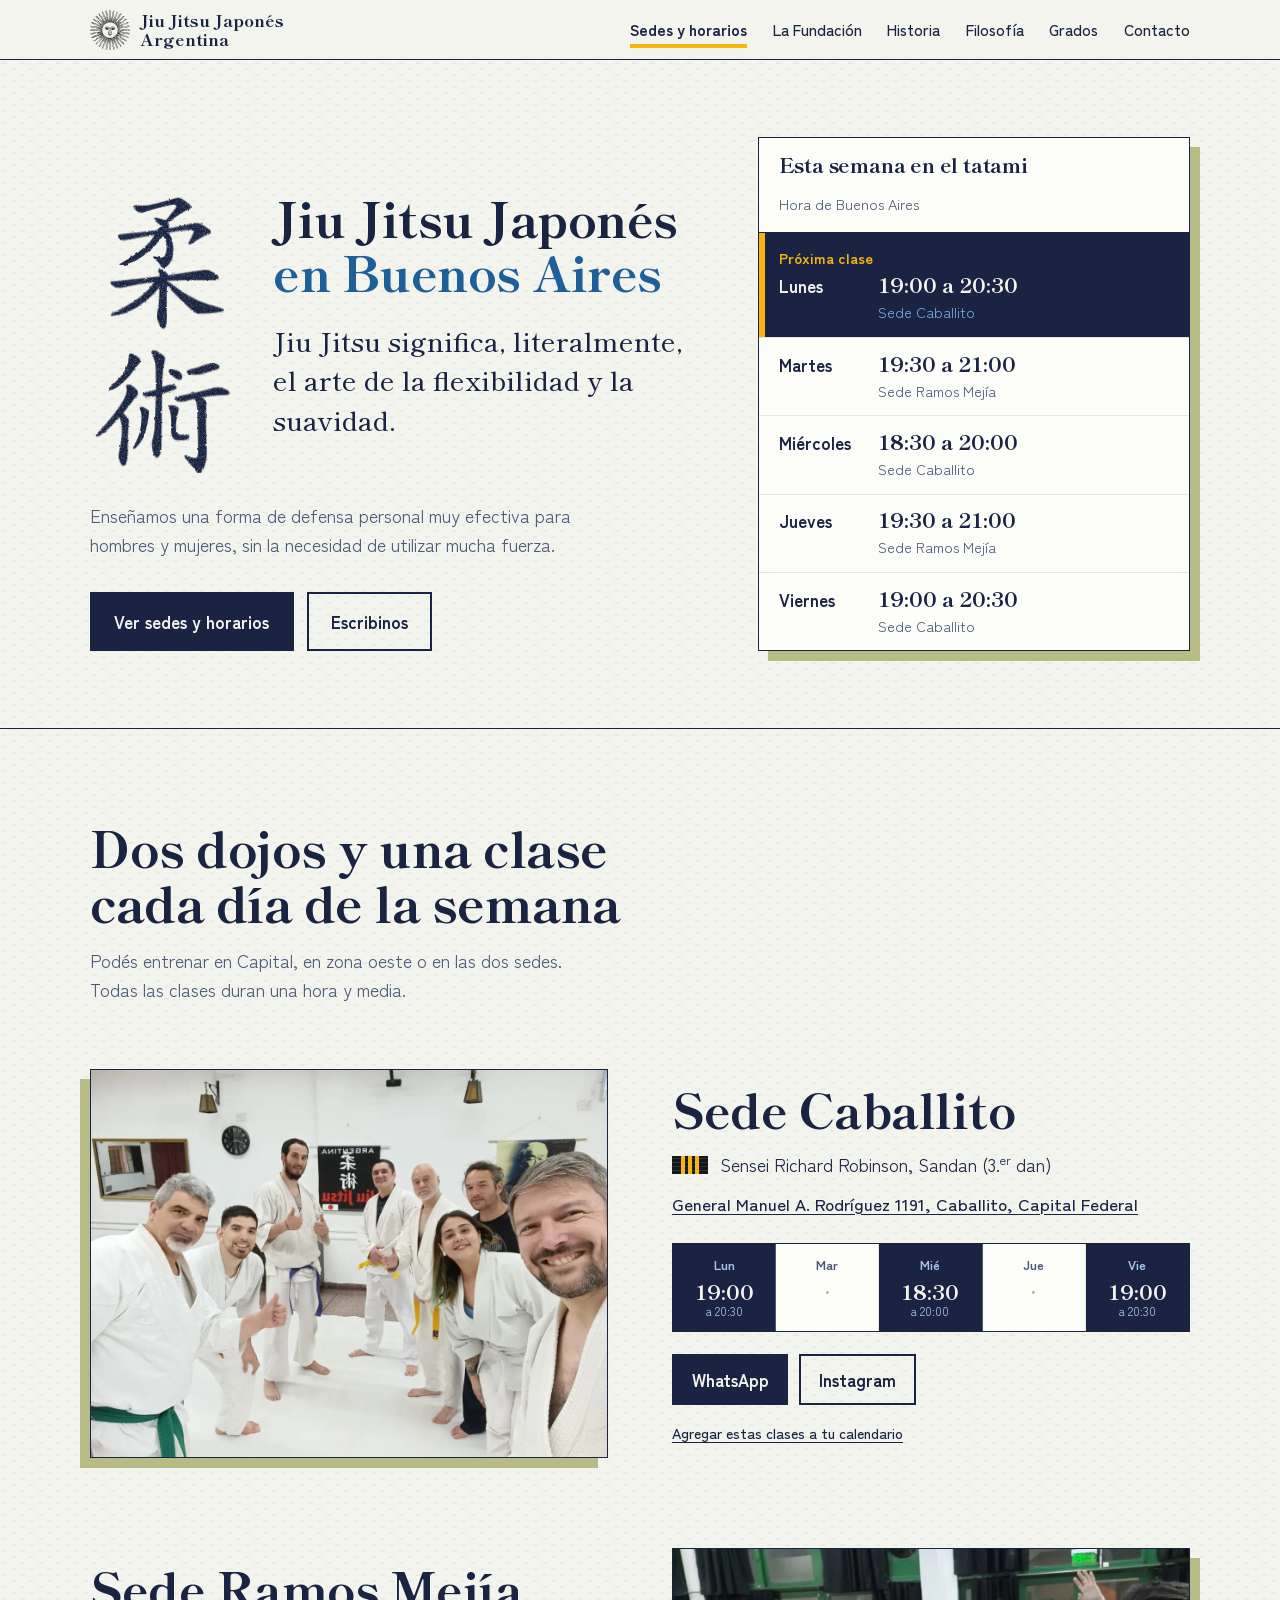
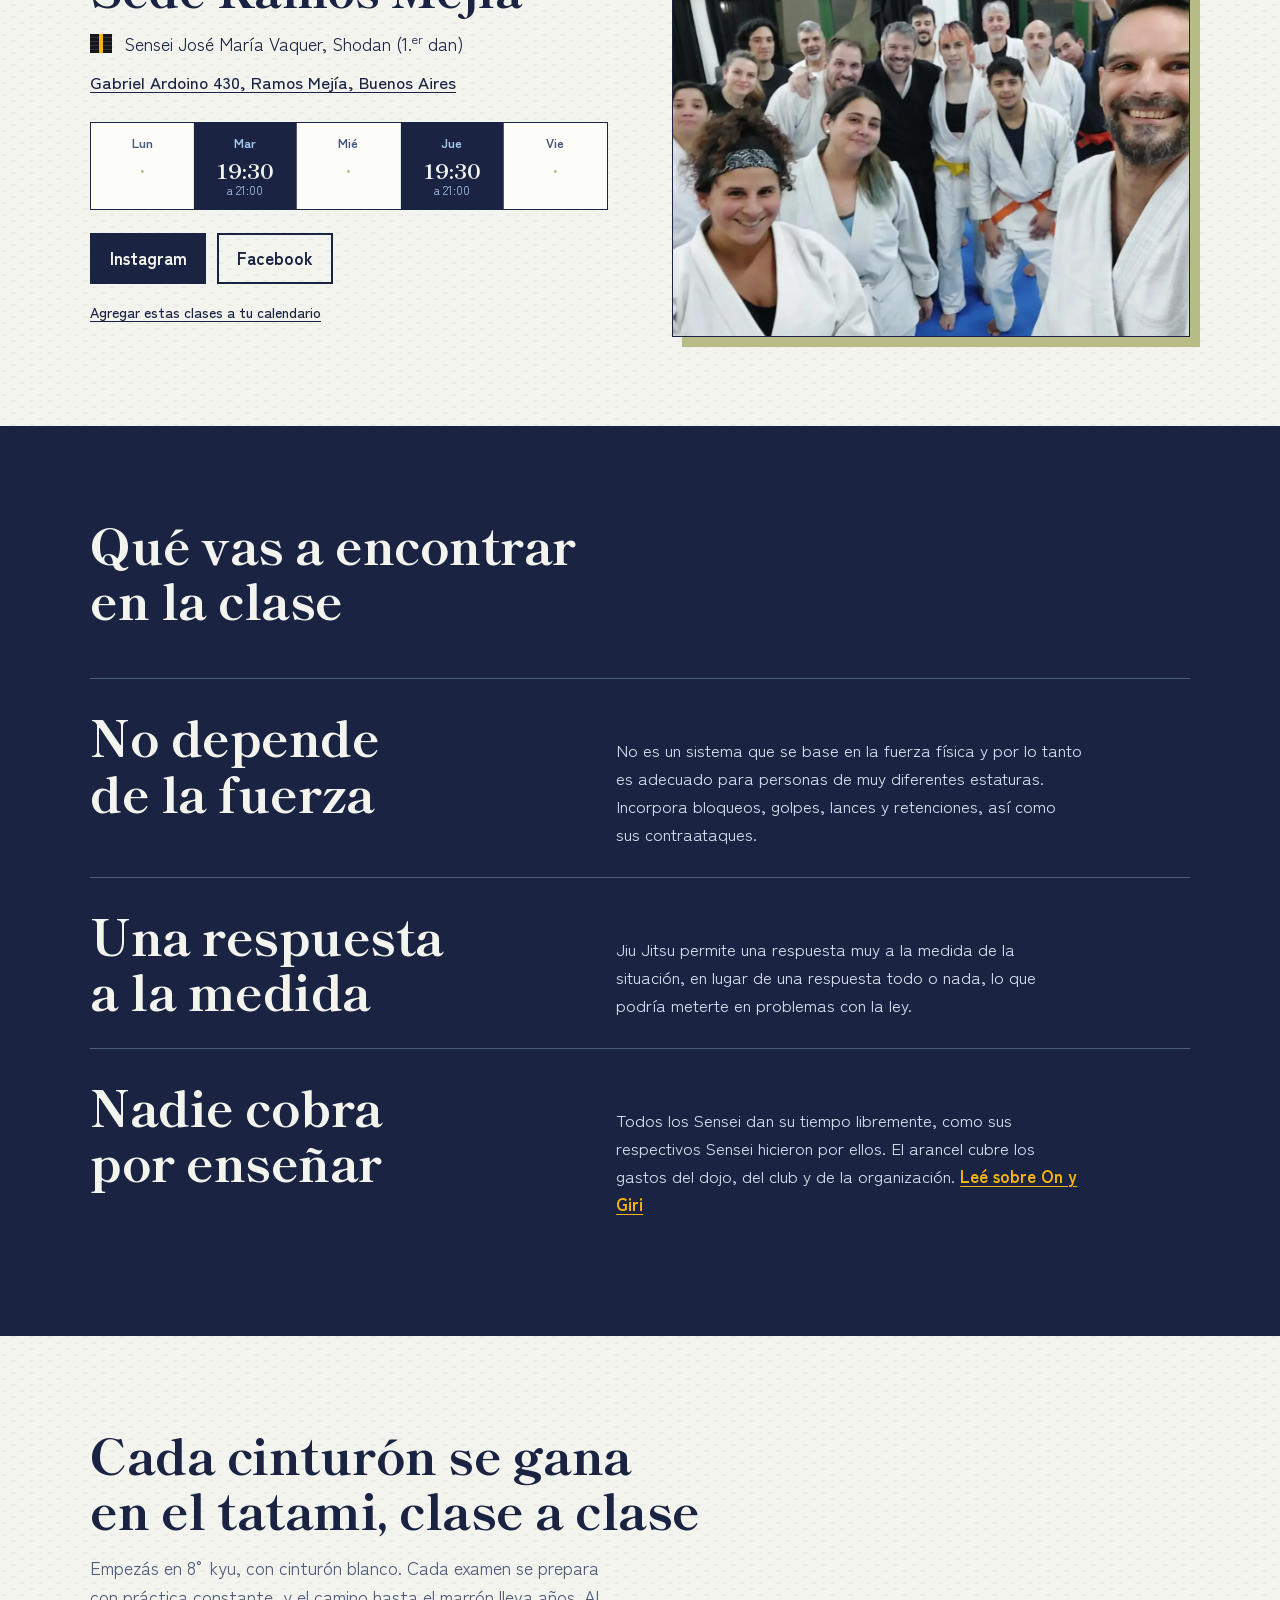
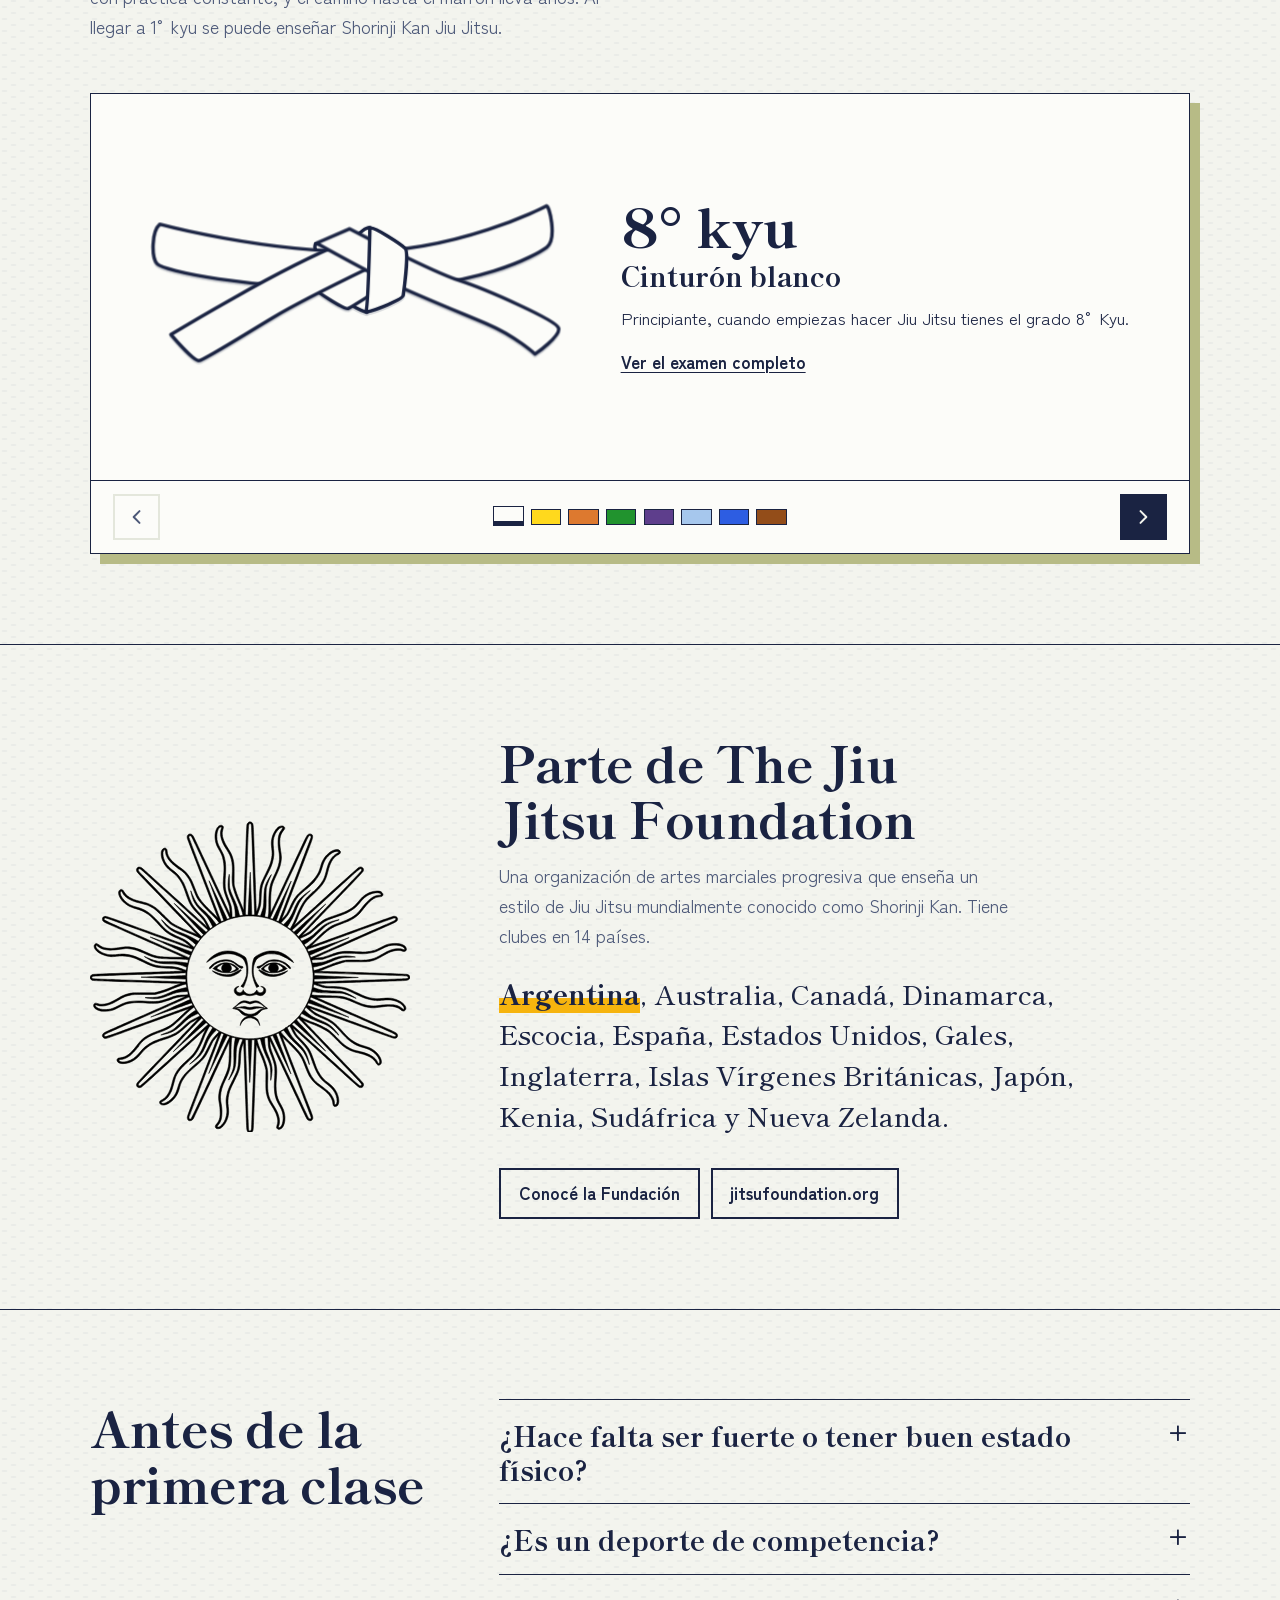
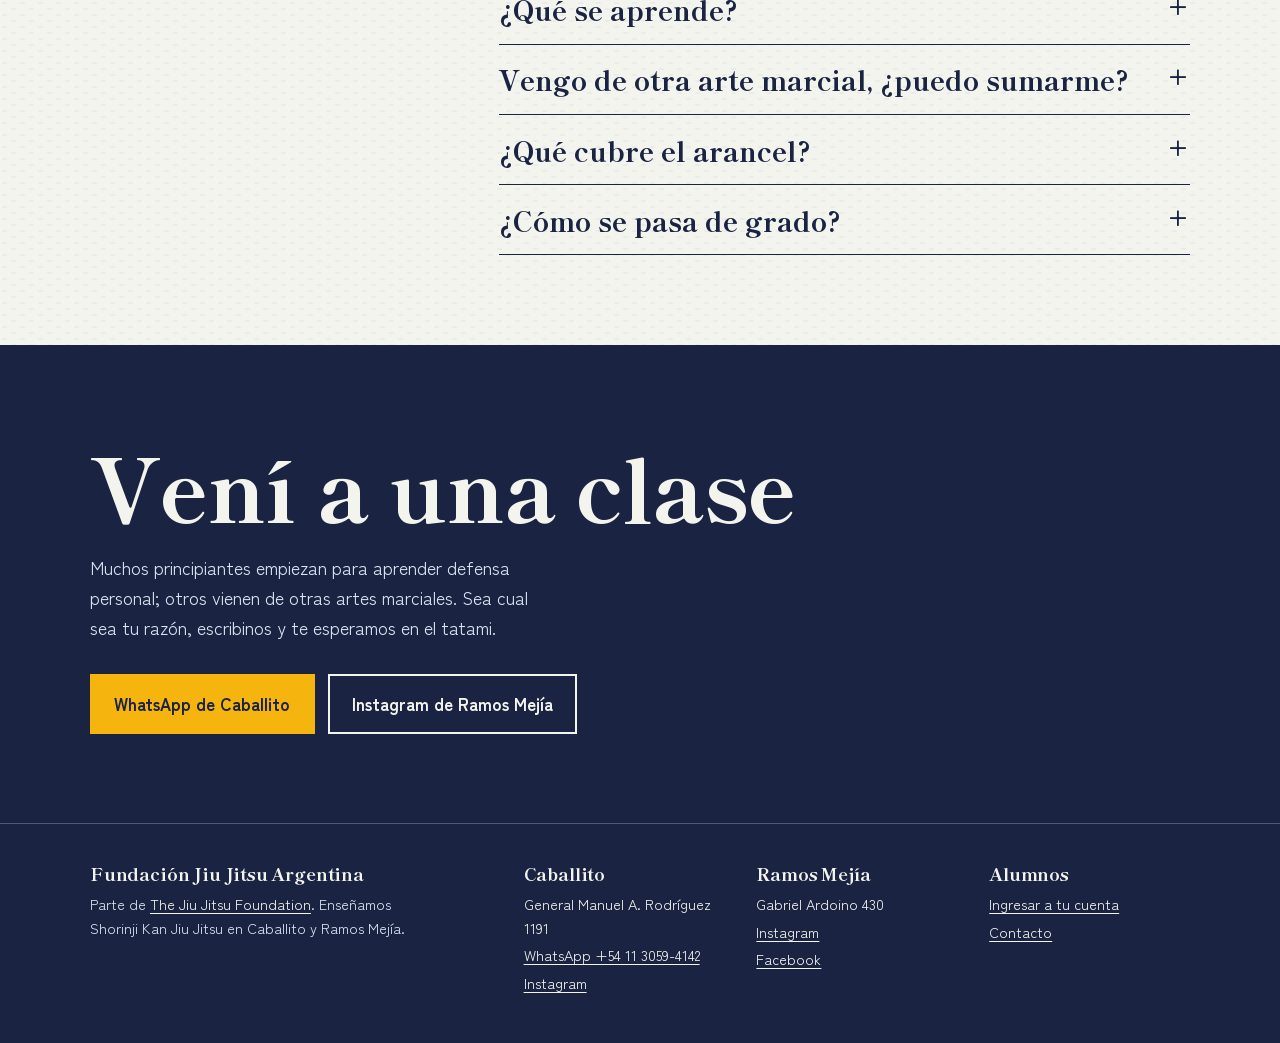
==== commit ddd16f89: "Actualiza el sitio publicado" ====
--- a/index.html
+++ b/index.html
@@ -28,8 +28,7 @@
 </head>
 <body>
 <a class="saltar" href="#contenido">Ir al contenido</a>
-<nav class="obi" aria-label="Grados, del blanco al marrón"><a href="grados.html#kyu-8" data-kyu="8" style="--seg:var(--c-blanco)" aria-label="8° kyu, cinturón blanco"></a><a href="grados.html#kyu-7" data-kyu="7" style="--seg:var(--c-amarillo)" aria-label="7° kyu, cinturón amarillo"></a><a href="grados.html#kyu-6" data-kyu="6" style="--seg:var(--c-naranja)" aria-label="6° kyu, cinturón anaranjado"></a><a href="grados.html#kyu-5" data-kyu="5" style="--seg:var(--c-verde)" aria-label="5° kyu, cinturón verde"></a><a href="grados.html#kyu-4" data-kyu="4" style="--seg:var(--c-violeta)" aria-label="4° kyu, cinturón violeta"></a><a href="grados.html#kyu-3" data-kyu="3" style="--seg:var(--c-celeste)" aria-label="3° kyu, cinturón celeste"></a><a href="grados.html#kyu-2" data-kyu="2" style="--seg:var(--c-azul)" aria-label="2° kyu, cinturón azul"></a><a href="grados.html#kyu-1" data-kyu="1" style="--seg:var(--c-marron)" aria-label="1° kyu, cinturón marrón"></a></nav>
-<div class="obi-grado" aria-hidden="true"></div><header class="cabecera">
+<header class="cabecera">
   <div class="caja">
     <a class="marca" href="index.html"><img src="assets/img/sol.svg" alt="" width="40" height="40">Jiu Jitsu Japonés<br>Argentina</a>
     <button class="menu-boton" type="button" aria-expanded="false" aria-controls="nav">Menú</button>
@@ -161,10 +160,10 @@
   </div>
 </section>
 
-<section class="seccion" id="grados" data-zona-obi>
-  <div class="caja">
-    <h2 class="seccion-titulo">De blanco a marrón en ocho exámenes</h2>
-    <p class="seccion-intro">Empezás en 8° kyu. Para pasar de un grado al próximo se necesita completar un examen. Al llegar a 1° kyu se puede enseñar Shorinji Kan Jiu Jitsu.</p>
+<section class="seccion" id="grados">
+  <div class="caja">
+    <h2 class="seccion-titulo">Cada cinturón se gana en el tatami, clase a clase</h2>
+    <p class="seccion-intro">Empezás en 8° kyu, con cinturón blanco. Cada examen se prepara con práctica constante, y el camino hasta el marrón lleva años. Al llegar a 1° kyu se puede enseñar Shorinji Kan Jiu Jitsu.</p>
 <div class="carrusel" data-carrusel role="region" aria-roledescription="carrusel" aria-label="Cinturones, del blanco al marrón">
 <div class="carrusel-pista" id="carrusel-pista" tabindex="0" aria-label="Cinturones. Usá las flechas del teclado para cambiar de grado.">
 <article class="diapo" id="cinturon-8" data-kyu="8" style="--cinta:var(--c-blanco)" role="group" aria-roledescription="diapositiva" aria-label="1 de 8: 8° kyu, cinturón blanco">
--- a/css/site.css
+++ b/css/site.css
@@ -1,5 +1,4 @@
-/* Layout: contenido alineado a la izquierda sobre una grilla de 12 columnas; en la sección de grados, un cinturón (obi)
-   segmentado del blanco al marrón aparece en el borde izquierdo y marca el kyu que se está viendo;
+/* Layout: contenido alineado a la izquierda sobre una grilla de 12 columnas;
    el contenido se alinea a la izquierda sobre una grilla de 12 columnas, con el índigo como tinta y el celeste y el sol como acentos. */
 :root {
   color-scheme: light;
@@ -12,8 +11,7 @@
   --sol: #F6B40E;         /* Sol de Mayo */
   --tatami: #B7BB86;      /* paja igusa */
   --blanco: #FCFCF9;
-  --brillo: rgba(246, 180, 14, .42);  /* halo del Sol de Mayo para los horarios */
-  --brillo-0: rgba(246, 180, 14, .08);
+  --indigo-claro: #2C3866;  /* respiración del próximo día de clase */
 
   --c-blanco: #FCFCF9; --c-amarillo: #FFD91D; --c-naranja: #DD792F; --c-verde: #21932E;
   --c-violeta: #5E3E8C; --c-celeste: #A6C7ED; --c-azul: #2D5DE2; --c-marron: #934D19;
@@ -27,10 +25,8 @@
   --t-4: 1.125rem;
   --t-chico: .9rem;
 
-  --obi: 10px;
   --ancho: 1180px;
 }
-@media (min-width: 900px) { :root { --obi: 22px; } }
 
 *, *::before, *::after { box-sizing: border-box; }
 html { scroll-behavior: smooth; scroll-padding-top: 5rem; }
@@ -63,39 +59,6 @@
   padding-right: max(16px, env(safe-area-inset-right, 0px));
 }
 @media (min-width: 700px) { .caja { padding-left: max(40px, env(safe-area-inset-left, 0px)); padding-right: max(40px, env(safe-area-inset-right, 0px)); } }
-
-/* ---------- El obi: solo en la sección de grados ---------- */
-.obi {
-  position: fixed; left: 0; top: 0; bottom: 0; width: var(--obi); z-index: 30;
-  display: flex; flex-direction: column;
-  border-right: 1px solid var(--indigo);
-  transition: transform .35s ease, visibility .35s;
-}
-.js .obi:not(.visible) { transform: translateX(-110%); visibility: hidden; }
-.obi a {
-  flex: 1; display: block; position: relative;
-  background-color: var(--seg);
-  background-image: repeating-linear-gradient(90deg, transparent 0 3px, rgba(26,35,66,.22) 3px 4px);
-  border-bottom: 1px solid rgba(26,35,66,.35);
-  transition: width .25s ease, box-shadow .25s ease;
-  width: 100%;
-}
-.obi a:last-child { border-bottom: 0; }
-.obi a:hover { width: calc(100% + 3px); }
-.obi a.activa { width: calc(100% + 5px); box-shadow: inset 0 0 0 2px var(--indigo), 3px 0 0 var(--indigo); z-index: 1; }
-.obi a:focus-visible { outline-offset: -3px; }
-.obi-grado { display: none; }
-@media (min-width: 900px) {
-  .obi a:hover { width: calc(100% + 6px); }
-  .obi a.activa { width: calc(100% + 12px); }
-  .obi-grado {
-    display: block; position: fixed; left: calc(var(--obi) + 20px); bottom: 14px; z-index: 30;
-    writing-mode: vertical-rl; transform: rotate(180deg);
-    font-size: .78rem; font-weight: 700; color: var(--indigo-medio); letter-spacing: .04em;
-    font-variant-numeric: tabular-nums; transition: opacity .35s;
-  }
-  .js .obi:not(.visible) + .obi-grado { opacity: 0; }
-}
 
 /* ---------- Cabecera ---------- */
 .cabecera {
@@ -154,19 +117,7 @@
 }
 
 /* Semana de clases */
-.semana {
-  background: var(--blanco); border: 1px solid var(--indigo); min-width: 0;
-  box-shadow: 10px 10px 0 var(--tatami), 0 0 22px 4px var(--brillo);
-}
-@media (prefers-reduced-motion: no-preference) {
-  .semana { animation: respirar 3.6s ease-in-out infinite; }
-  .semana li.proxima::before { animation: respirar-marca 3.6s ease-in-out infinite; }
-  @keyframes respirar {
-    0%, 100% { box-shadow: 10px 10px 0 var(--tatami), 0 0 6px 0 var(--brillo-0); }
-    50% { box-shadow: 10px 10px 0 var(--tatami), 0 0 30px 7px var(--brillo); }
-  }
-  @keyframes respirar-marca { 0%, 100% { opacity: .55; } 50% { opacity: 1; } }
-}
+.semana { background: var(--blanco); border: 1px solid var(--indigo); box-shadow: 10px 10px 0 var(--tatami); min-width: 0; }
 .semana-cabeza { display: flex; justify-content: space-between; align-items: baseline; gap: 1rem; padding: 1rem 1.2rem; border-bottom: 1px solid var(--indigo); flex-wrap: wrap; }
 .semana-cabeza h2 { font-size: 1.25rem; }
 .semana-cabeza p { font-size: var(--t-chico); color: var(--indigo-medio); }
@@ -182,6 +133,12 @@
 .semana li.proxima { background: var(--indigo); color: var(--gi); }
 .semana li.proxima .sede { color: var(--celeste); }
 .semana li.proxima::before { content: ""; position: absolute; left: 0; top: 0; bottom: 0; width: 6px; background: var(--sol); }
+@media (prefers-reduced-motion: no-preference) {
+  .semana li.proxima { animation: respirar 3.6s ease-in-out infinite; }
+  .semana li.proxima::before { animation: respirar-marca 3.6s ease-in-out infinite; }
+  @keyframes respirar { 0%, 100% { background-color: var(--indigo); } 50% { background-color: var(--indigo-claro); } }
+  @keyframes respirar-marca { 0%, 100% { opacity: .55; } 50% { opacity: 1; } }
+}
 .semana .aviso { grid-column: 1 / -1; font-size: var(--t-chico); font-weight: 700; color: var(--sol); margin-bottom: .15rem; }
 
 /* ---------- Secciones ---------- */
@@ -422,15 +379,38 @@
 /* ---------- Cinturón anudado ---------- */
 .nudo { width: 100%; height: auto; overflow: visible; }
 .nudo path { fill: var(--cinta, var(--c-blanco)); stroke: var(--indigo); stroke-width: 4; stroke-linejoin: round; transform-box: fill-box; transform-origin: center; }
+/* Anudado, con el timing original (banda 0-0,7 s; caídas 0,55 y 0,7 s; ajuste 1,05-1,45 s):
+   la banda se tensa desde el nudo hacia los extremos, las puntas caen por su peso desde el punto
+   donde salen del nudo y se asientan con un vaivén corto, y el nudo se ajusta apretando la tela. */
+.nudo { filter: drop-shadow(0 2px 0 rgba(26, 35, 66, .16)); }
 @media (prefers-reduced-motion: no-preference) {
-  .anudar .nudo path:nth-child(2) { animation: cenir .7s cubic-bezier(.6, 0, .2, 1) both; }
-  .anudar .nudo path:nth-child(5) { animation: caer .45s ease-out .55s both; transform-origin: 100% 0; }
-  .anudar .nudo path:nth-child(7) { animation: caer .45s ease-out .7s both; transform-origin: 0 0; }
+  .anudar .nudo path:nth-child(2) { animation: tensar .7s cubic-bezier(.6, 0, .2, 1) both; transform-origin: 50% 50%; }
+  .anudar .nudo path:nth-child(5) { animation: caer-izq .45s .55s both; transform-origin: 100% 0; }
+  .anudar .nudo path:nth-child(7) { animation: caer-der .45s .7s both; transform-origin: 0 0; }
   .anudar .nudo path:nth-child(1), .anudar .nudo path:nth-child(3), .anudar .nudo path:nth-child(4),
-  .anudar .nudo path:nth-child(6), .anudar .nudo path:nth-child(8) { animation: apretar .4s cubic-bezier(.3, 1.6, .5, 1) 1.05s both; }
-  @keyframes cenir { from { clip-path: inset(0 100% 0 0); } to { clip-path: inset(-10px); } }
-  @keyframes caer { from { opacity: 0; transform: scale(.2); } to { opacity: 1; transform: scale(1); } }
-  @keyframes apretar { from { opacity: 0; transform: scale(1.5); } to { opacity: 1; transform: scale(1); } }
+  .anudar .nudo path:nth-child(6), .anudar .nudo path:nth-child(8) { animation: ajustar .4s cubic-bezier(.25, .7, .3, 1) 1.05s both; }
+  @keyframes tensar {
+    from { clip-path: inset(0 48% 0 48%); transform: scaleY(1.08); }
+    to { clip-path: inset(-10px); transform: scaleY(1); }
+  }
+  @keyframes caer-izq {
+    0% { clip-path: inset(0 0 0 100%); transform: rotate(22deg); animation-timing-function: cubic-bezier(.5, 0, .9, .5); }
+    55% { clip-path: inset(-10px); transform: rotate(-4deg); animation-timing-function: cubic-bezier(.2, .5, .4, 1); }
+    80% { transform: rotate(1.5deg); }
+    100% { clip-path: inset(-10px); transform: rotate(0); }
+  }
+  @keyframes caer-der {
+    0% { clip-path: inset(0 100% 0 0); transform: rotate(-22deg); animation-timing-function: cubic-bezier(.5, 0, .9, .5); }
+    55% { clip-path: inset(-10px); transform: rotate(4deg); animation-timing-function: cubic-bezier(.2, .5, .4, 1); }
+    80% { transform: rotate(-1.5deg); }
+    100% { clip-path: inset(-10px); transform: rotate(0); }
+  }
+  @keyframes ajustar {
+    0% { opacity: 0; transform: scale(1.1, .9); }
+    35% { opacity: 1; }
+    70% { transform: scale(.97, 1.03); }
+    100% { opacity: 1; transform: scale(1); }
+  }
 }
 
 /* ---------- Carrusel de cinturones (portada) ---------- */
@@ -507,9 +487,6 @@
 .tiras i { display: block; width: 9px; background: var(--mon); border: 1px solid var(--indigo); }
 
 .color-mon { display: inline-block; width: .9em; height: .9em; vertical-align: -.1em; border: 1px solid var(--indigo); background: var(--mon); margin-right: .2em; }
-.pendiente { margin-top: 1rem; border: 1px dashed var(--indigo-medio); padding: .7rem .8rem; color: var(--indigo-medio); }
-.pendiente strong { display: block; color: var(--indigo); margin-bottom: .25rem; }
-.pendiente ul { margin: 0; padding-left: 1.1rem; }
 @media (min-width: 1000px) {
   .articulo.grados-pagina .caja { grid-template-columns: 11rem minmax(0, 1fr); }
 }
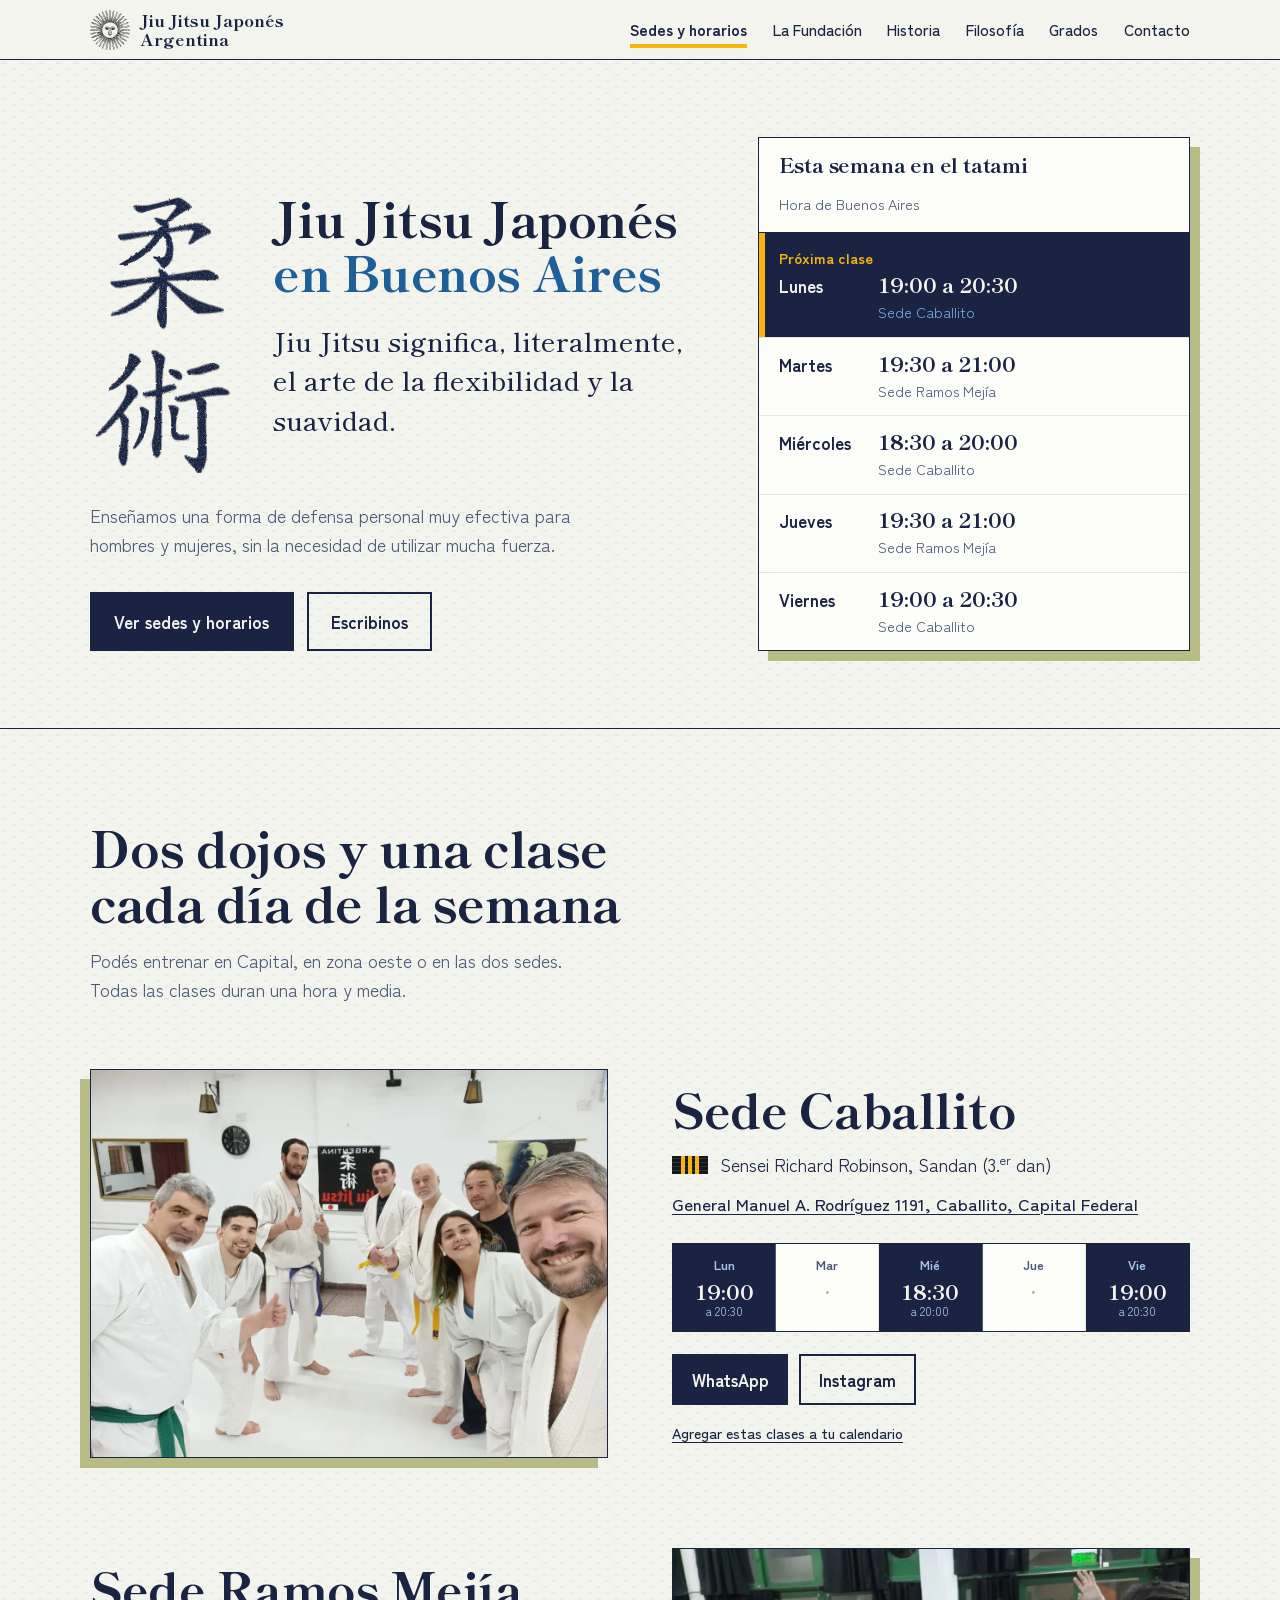
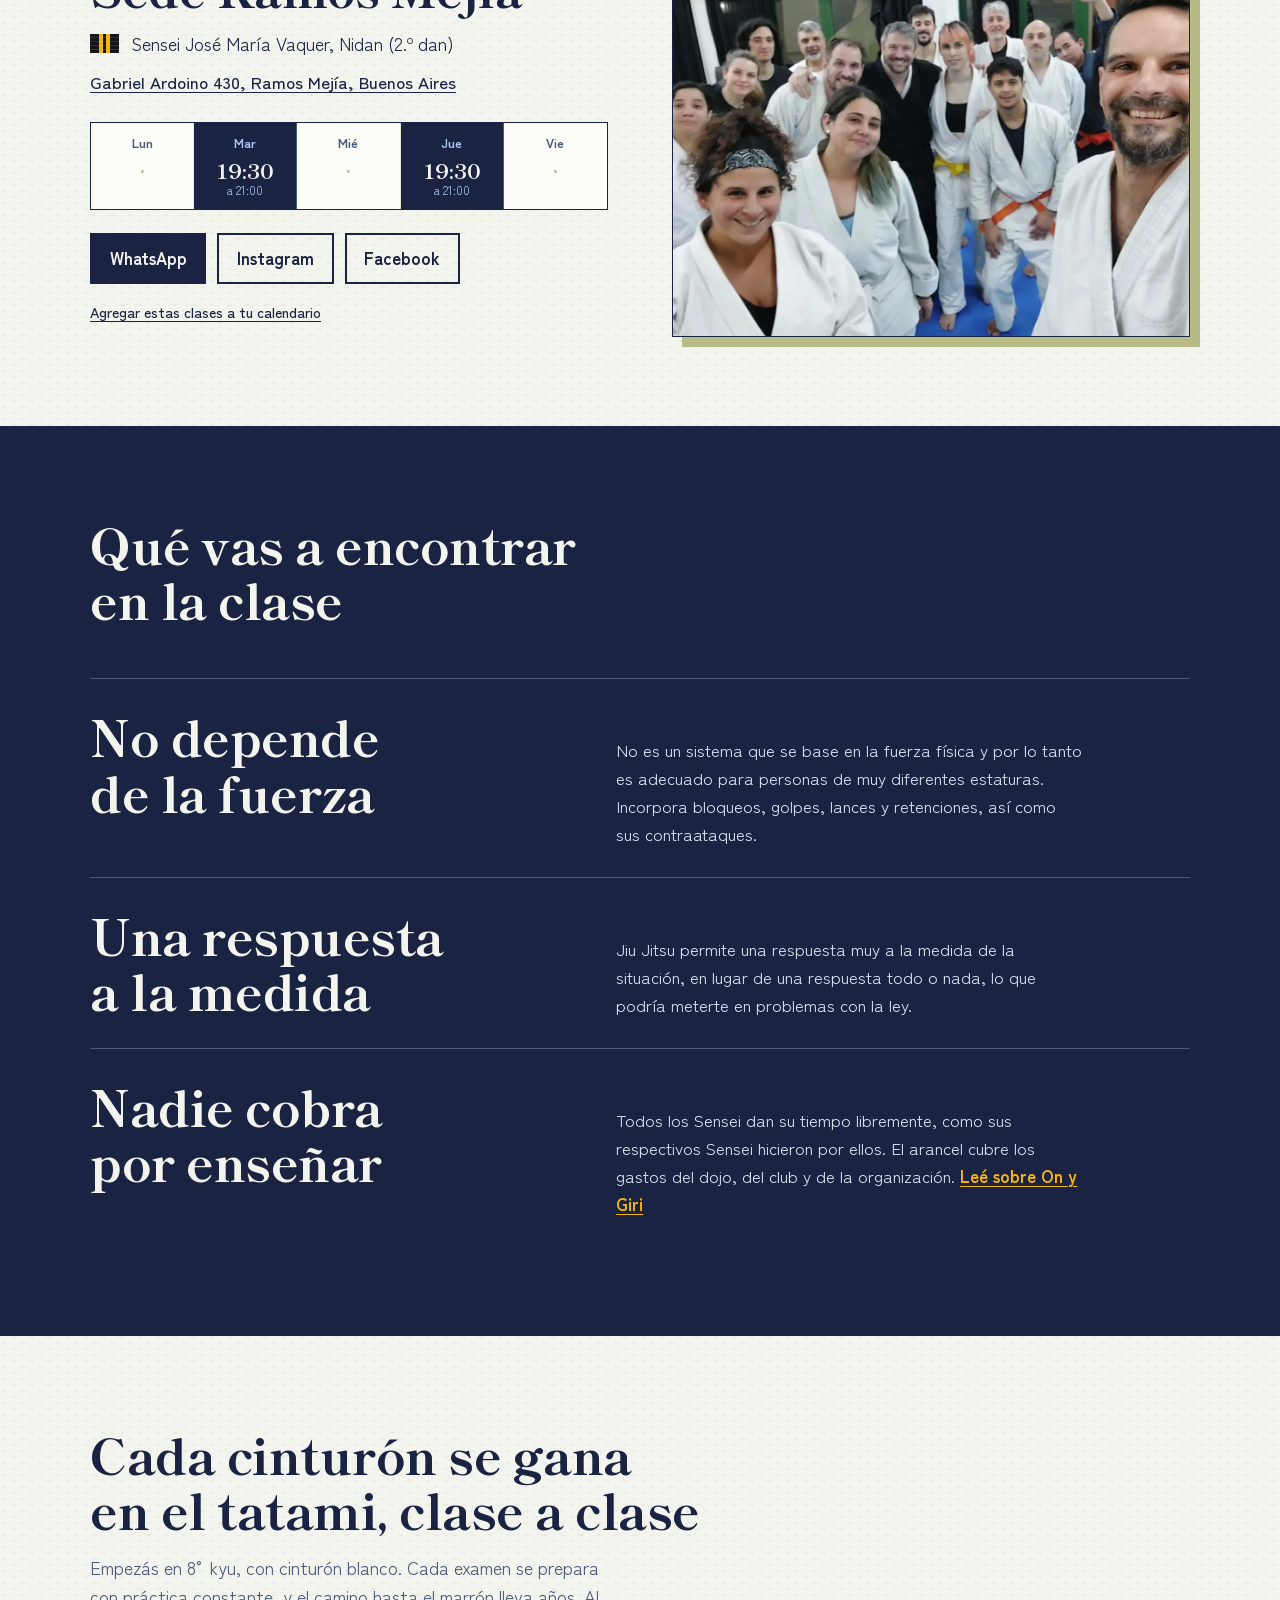
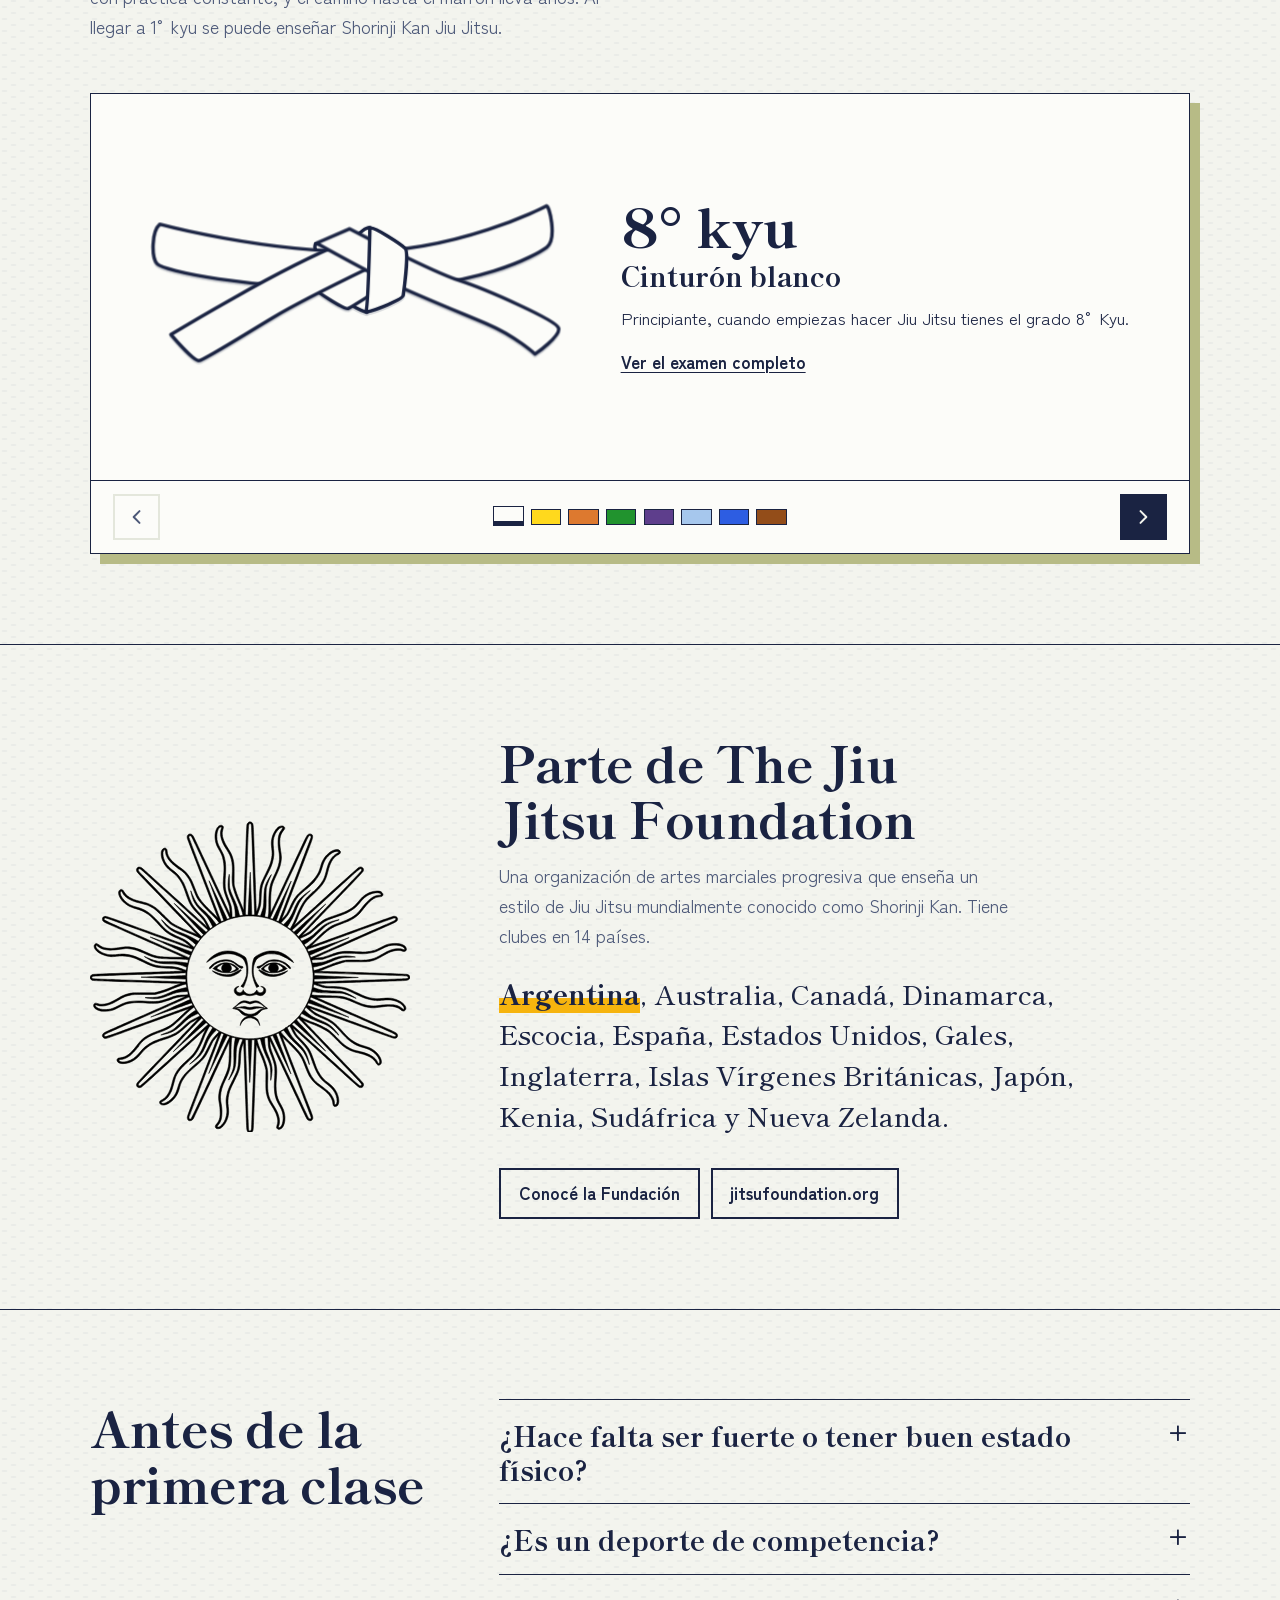
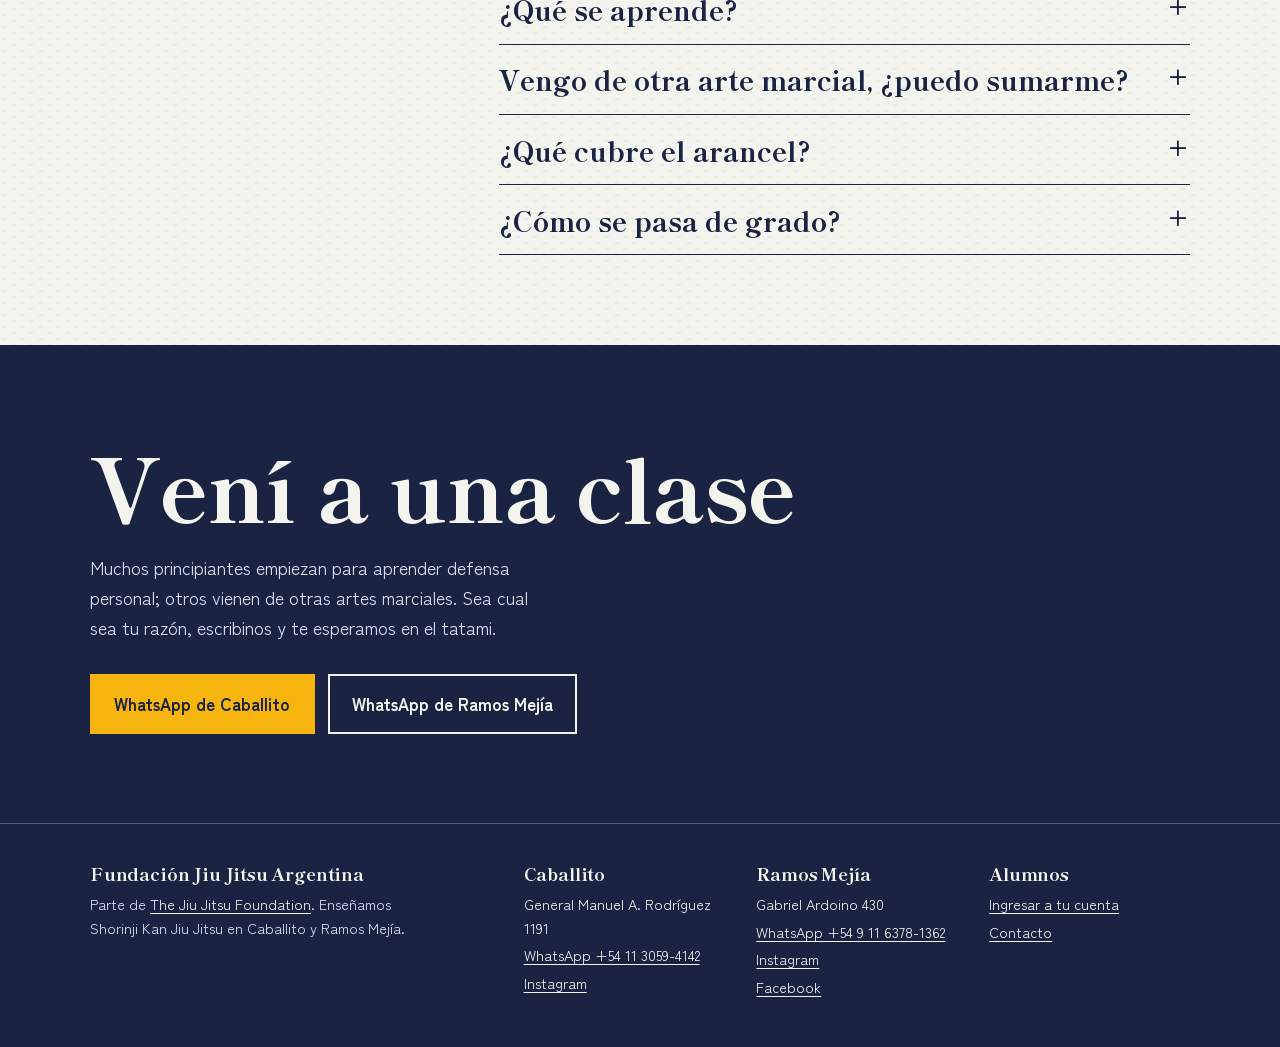
==== commit c748b7a0: "Actualiza el sitio publicado" ====
--- a/index.html
+++ b/index.html
@@ -23,7 +23,7 @@
 <link rel="stylesheet" href="css/fonts.css">
 <link rel="stylesheet" href="css/site.css">
 <script type="application/ld+json">{"@context":"https://schema.org","@type":"SportsActivityLocation","name":"Jiu Jitsu Japonés Argentina, Sede Caballito","url":"https://alannav-x.github.io/jitsu-argentina/","image":"https://alannav-x.github.io/jitsu-argentina/assets/img/caballito.jpg","sport":"Jiu Jitsu","telephone":"+541130594142","sameAs":["https://www.instagram.com/caballitojiujitsuclub/"],"parentOrganization":{"@type":"Organization","name":"The Jiu Jitsu Foundation","url":"https://www.jitsufoundation.org/"},"address":{"@type":"PostalAddress","streetAddress":"General Manuel A. Rodríguez 1191","addressLocality":"Caballito","addressRegion":"Ciudad Autónoma de Buenos Aires","addressCountry":"AR"},"openingHoursSpecification":[{"@type":"OpeningHoursSpecification","opens":"19:00","closes":"20:30","dayOfWeek":"https://schema.org/Monday"},{"@type":"OpeningHoursSpecification","opens":"18:30","closes":"20:00","dayOfWeek":"https://schema.org/Wednesday"},{"@type":"OpeningHoursSpecification","opens":"19:00","closes":"20:30","dayOfWeek":"https://schema.org/Friday"}]}</script>
-<script type="application/ld+json">{"@context":"https://schema.org","@type":"SportsActivityLocation","name":"Jiu Jitsu Japonés Argentina, Sede Ramos Mejía","url":"https://alannav-x.github.io/jitsu-argentina/","image":"https://alannav-x.github.io/jitsu-argentina/assets/img/ramos-mejia.jpg","sport":"Jiu Jitsu","sameAs":["https://www.instagram.com/haedojiujitsuclub/","https://www.facebook.com/p/Haedo-Jiu-Jitsu-Club-100057642211295/"],"parentOrganization":{"@type":"Organization","name":"The Jiu Jitsu Foundation","url":"https://www.jitsufoundation.org/"},"address":{"@type":"PostalAddress","streetAddress":"Gabriel Ardoino 430","addressLocality":"Ramos Mejía","addressRegion":"Buenos Aires","addressCountry":"AR"},"openingHoursSpecification":[{"@type":"OpeningHoursSpecification","opens":"19:30","closes":"21:00","dayOfWeek":"https://schema.org/Tuesday"},{"@type":"OpeningHoursSpecification","opens":"19:30","closes":"21:00","dayOfWeek":"https://schema.org/Thursday"}]}</script>
+<script type="application/ld+json">{"@context":"https://schema.org","@type":"SportsActivityLocation","name":"Jiu Jitsu Japonés Argentina, Sede Ramos Mejía","url":"https://alannav-x.github.io/jitsu-argentina/","image":"https://alannav-x.github.io/jitsu-argentina/assets/img/ramos-mejia.jpg","sport":"Jiu Jitsu","telephone":"+5491163781362","sameAs":["https://www.instagram.com/haedojiujitsuclub/","https://www.facebook.com/p/Haedo-Jiu-Jitsu-Club-100057642211295/"],"parentOrganization":{"@type":"Organization","name":"The Jiu Jitsu Foundation","url":"https://www.jitsufoundation.org/"},"address":{"@type":"PostalAddress","streetAddress":"Gabriel Ardoino 430","addressLocality":"Ramos Mejía","addressRegion":"Buenos Aires","addressCountry":"AR"},"openingHoursSpecification":[{"@type":"OpeningHoursSpecification","opens":"19:30","closes":"21:00","dayOfWeek":"https://schema.org/Tuesday"},{"@type":"OpeningHoursSpecification","opens":"19:30","closes":"21:00","dayOfWeek":"https://schema.org/Thursday"}]}</script>
 <script type="application/ld+json">{"@context":"https://schema.org","@type":"FAQPage","mainEntity":[{"@type":"Question","name":"¿Hace falta ser fuerte o tener buen estado físico?","acceptedAnswer":{"@type":"Answer","text":"No. No es un sistema que se base en la fuerza física y por lo tanto es adecuado para personas de muy diferentes estaturas."}},{"@type":"Question","name":"¿Es un deporte de competencia?","acceptedAnswer":{"@type":"Answer","text":"No es el objetivo. Las aplicaciones deportivas permiten practicar contra alguien que resiste, pero el objetivo primordial de quienes practican Jiu Jitsu no es ganar combates deportivos entre ellos. Nuestro estilo se clasifica como un sistema de Budo: defensa personal y también superación personal."}},{"@type":"Question","name":"¿Qué se aprende?","acceptedAnswer":{"@type":"Answer","text":"Bloqueos, golpes, lances y retenciones, así como sus contraataques, para defenderse de una amplia variedad de ataques: desde un agarre de muñeca hasta un palo o un cuchillo."}},{"@type":"Question","name":"Vengo de otra arte marcial, ¿puedo sumarme?","acceptedAnswer":{"@type":"Answer","text":"Sí. Muchos principiantes empiezan como una forma de defensa personal y otros provienen de otras artes marciales y quieren ver en qué consiste nuestro estilo."}},{"@type":"Question","name":"¿Qué cubre el arancel?","acceptedAnswer":{"@type":"Answer","text":"Los gastos de funcionamiento del dojo, del club y de la organización, y los gastos del Sensei para llegar al dojo y viajar a eventos. La instrucción no se paga: todos los Sensei dan su tiempo libremente."}},{"@type":"Question","name":"¿Cómo se pasa de grado?","acceptedAnswer":{"@type":"Answer","text":"Con un examen. Hay ocho grados Kyu, del cinturón blanco al marrón. En los dos primeros exámenes se puede aprobar con 0, 1, 2 o 3 mons; desde el 5° kyu solo se aprueba o no."}}]}</script>
 </head>
 <body>
@@ -120,7 +120,7 @@
         <figure class="sede-foto"><picture><source srcset="assets/img/ramos-mejia.webp" type="image/webp"><img src="assets/img/ramos-mejia.jpg" width="1200" height="1200" alt="Grupo de alumnos de la sede Ramos Mejía después de una clase." loading="lazy"></picture></figure>
         <div class="sede-datos">
           <h3>Sede Ramos Mejía</h3>
-          <p class="sensei"><span class="dan" role="img" aria-label="Cinturón negro, primer dan"><i></i></span><span>Sensei José María Vaquer, Shodan (1.<sup>er</sup> dan)</span></p>
+          <p class="sensei"><span class="dan" role="img" aria-label="Cinturón negro, segundo dan"><i></i><i></i></span><span>Sensei José María Vaquer, Nidan (2.<sup>o</sup> dan)</span></p>
           <a class="direccion" href="https://www.google.com/maps/dir/?api=1&amp;destination=Gabriel+Ardoino+430%2C+Ramos+Mej%C3%ADa%2C+Buenos+Aires">Gabriel Ardoino 430, Ramos Mejía, Buenos Aires</a>
           <ul class="dias" aria-label="Horarios de la sede Ramos Mejía">
             <li><span class="d">Lun</span><span class="h" aria-label="Sin clase">·</span></li>
@@ -130,7 +130,8 @@
             <li><span class="d">Vie</span><span class="h" aria-label="Sin clase">·</span></li>
           </ul>
           <div class="redes">
-            <a class="boton" href="https://www.instagram.com/haedojiujitsuclub/">Instagram</a>
+            <a class="boton" href="https://wa.me/5491163781362?text=Hola%2C%20quiero%20probar%20una%20clase%20de%20Jiu%20Jitsu%20en%20Ramos%20Mej%C3%ADa.">WhatsApp</a>
+            <a class="boton boton-linea" href="https://www.instagram.com/haedojiujitsuclub/">Instagram</a>
             <a class="boton boton-linea" href="https://www.facebook.com/p/Haedo-Jiu-Jitsu-Club-100057642211295/">Facebook</a>
           </div>
           <p class="agendar"><a href="calendario/ramos-mejia.ics">Agregar estas clases a tu calendario</a></p>
@@ -240,7 +241,7 @@
     <p>Muchos principiantes empiezan para aprender defensa personal; otros vienen de otras artes marciales. Sea cual sea tu razón, escribinos y te esperamos en el tatami.</p>
     <div class="portada-acciones">
       <a class="boton" href="https://wa.me/541130594142?text=Hola%2C%20quiero%20probar%20una%20clase%20de%20Jiu%20Jitsu%20en%20Caballito.">WhatsApp de Caballito</a>
-      <a class="boton boton-linea" href="https://www.instagram.com/haedojiujitsuclub/">Instagram de Ramos Mejía</a>
+      <a class="boton boton-linea" href="https://wa.me/5491163781362?text=Hola%2C%20quiero%20probar%20una%20clase%20de%20Jiu%20Jitsu%20en%20Ramos%20Mej%C3%ADa.">WhatsApp de Ramos Mejía</a>
     </div>
   </div>
 </section>
@@ -265,6 +266,7 @@
       <h2>Ramos Mejía</h2>
       <ul>
         <li>Gabriel Ardoino 430</li>
+        <li><a href="https://wa.me/5491163781362?text=Hola%2C%20quiero%20probar%20una%20clase%20de%20Jiu%20Jitsu%20en%20Ramos%20Mej%C3%ADa.">WhatsApp +54 9 11 6378-1362</a></li>
         <li><a href="https://www.instagram.com/haedojiujitsuclub/">Instagram</a></li>
         <li><a href="https://www.facebook.com/p/Haedo-Jiu-Jitsu-Club-100057642211295/">Facebook</a></li>
       </ul>
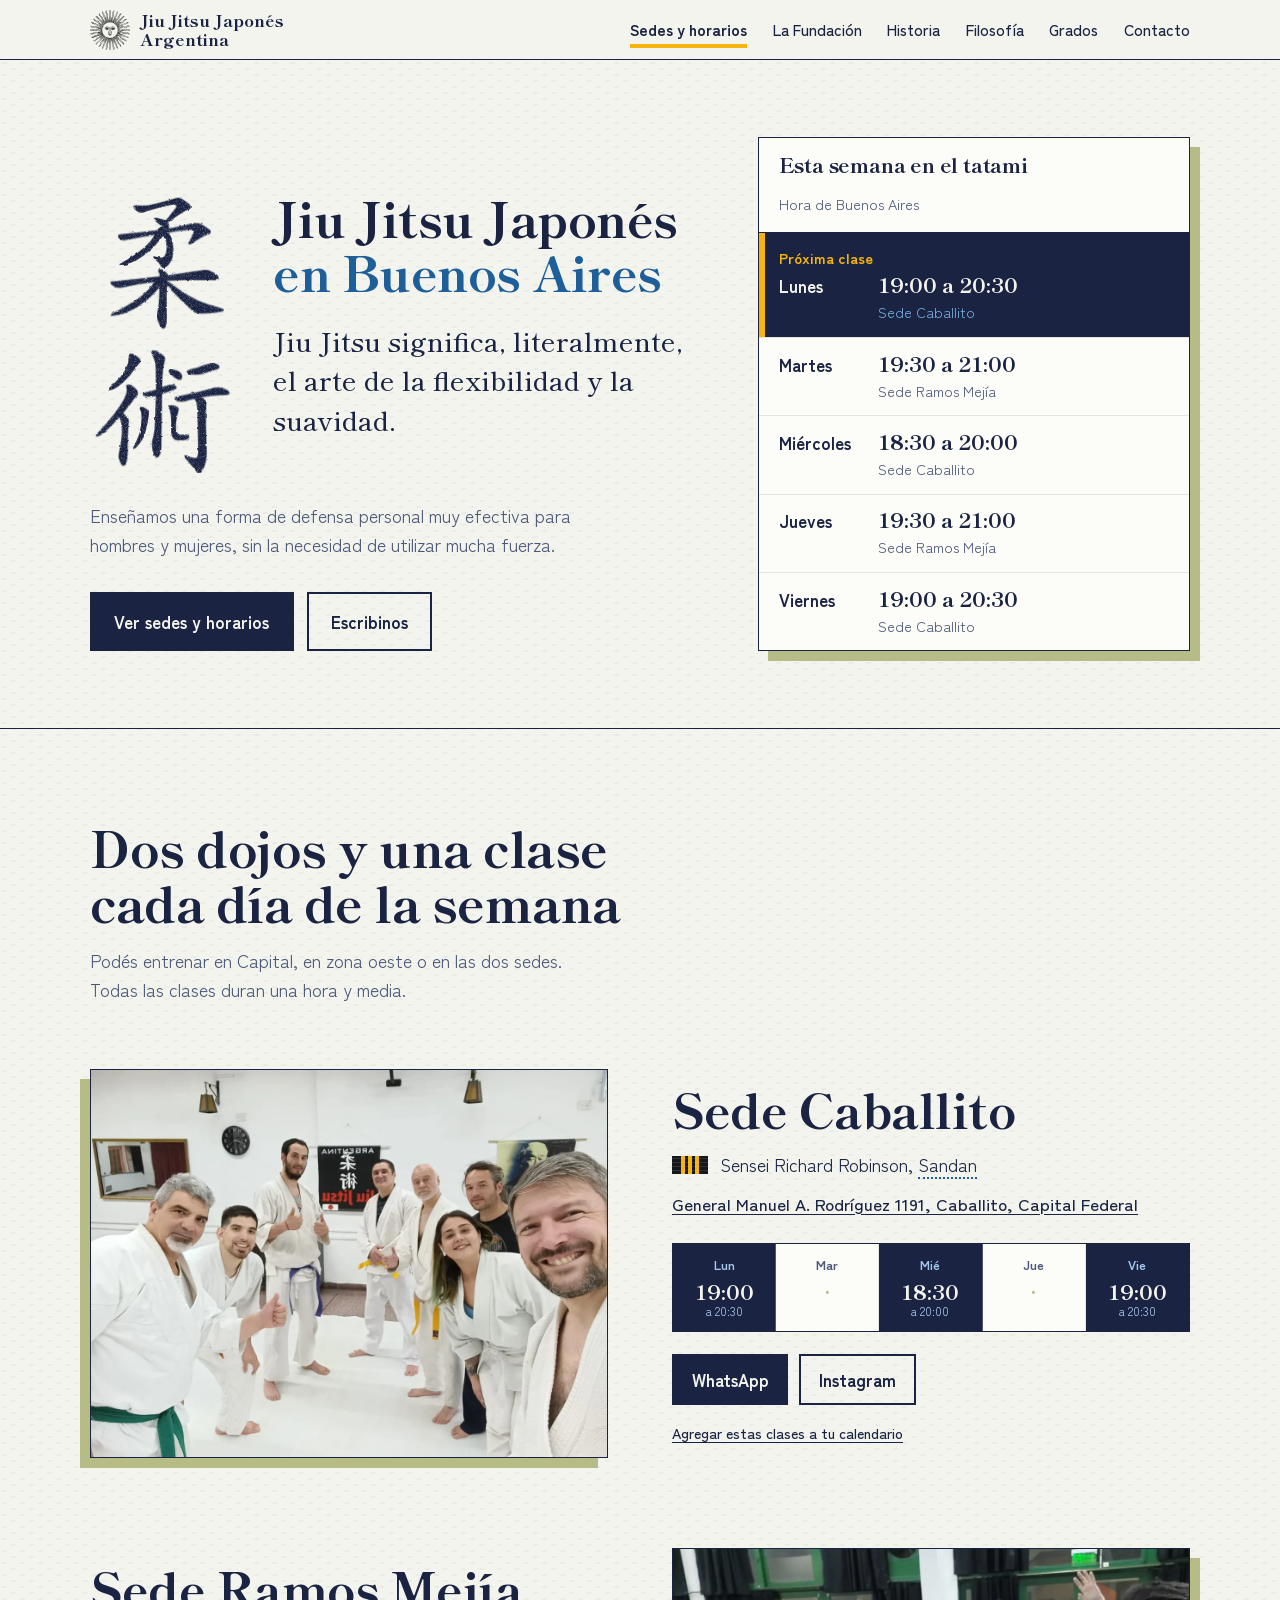
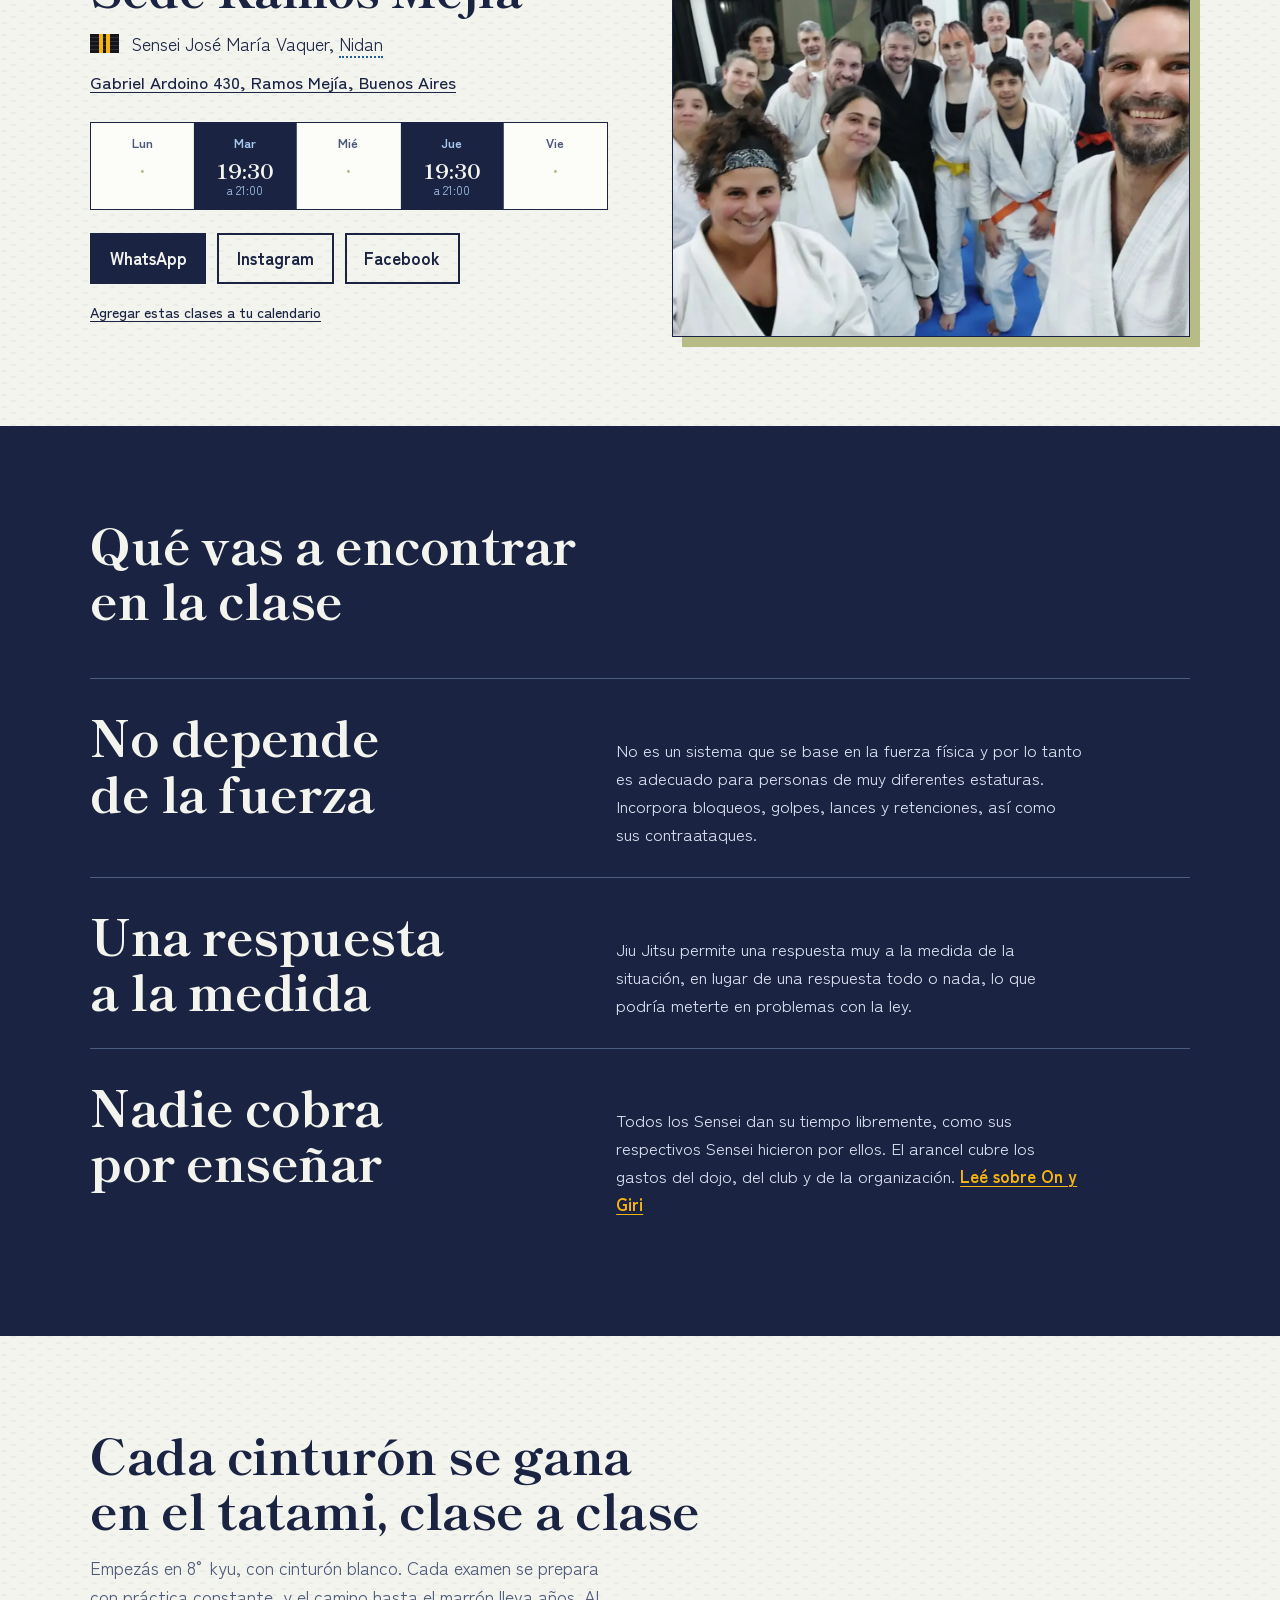
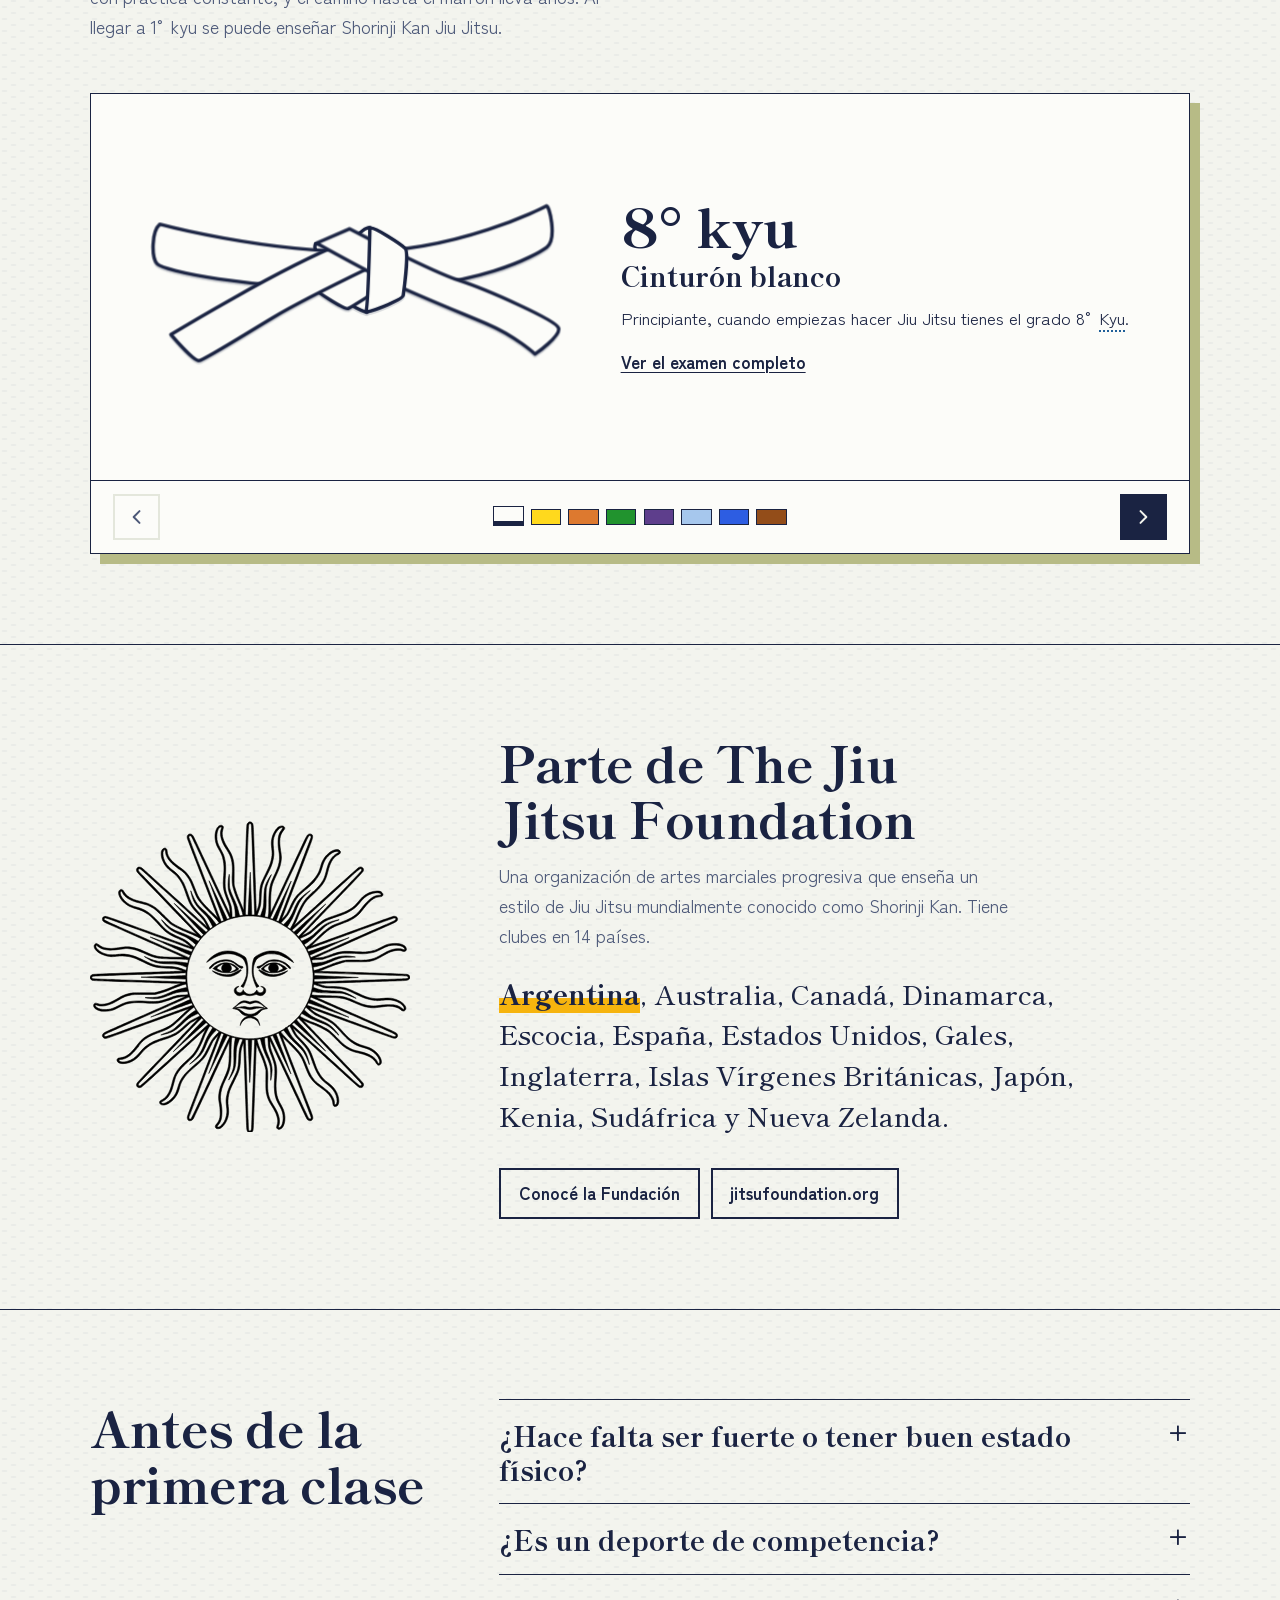
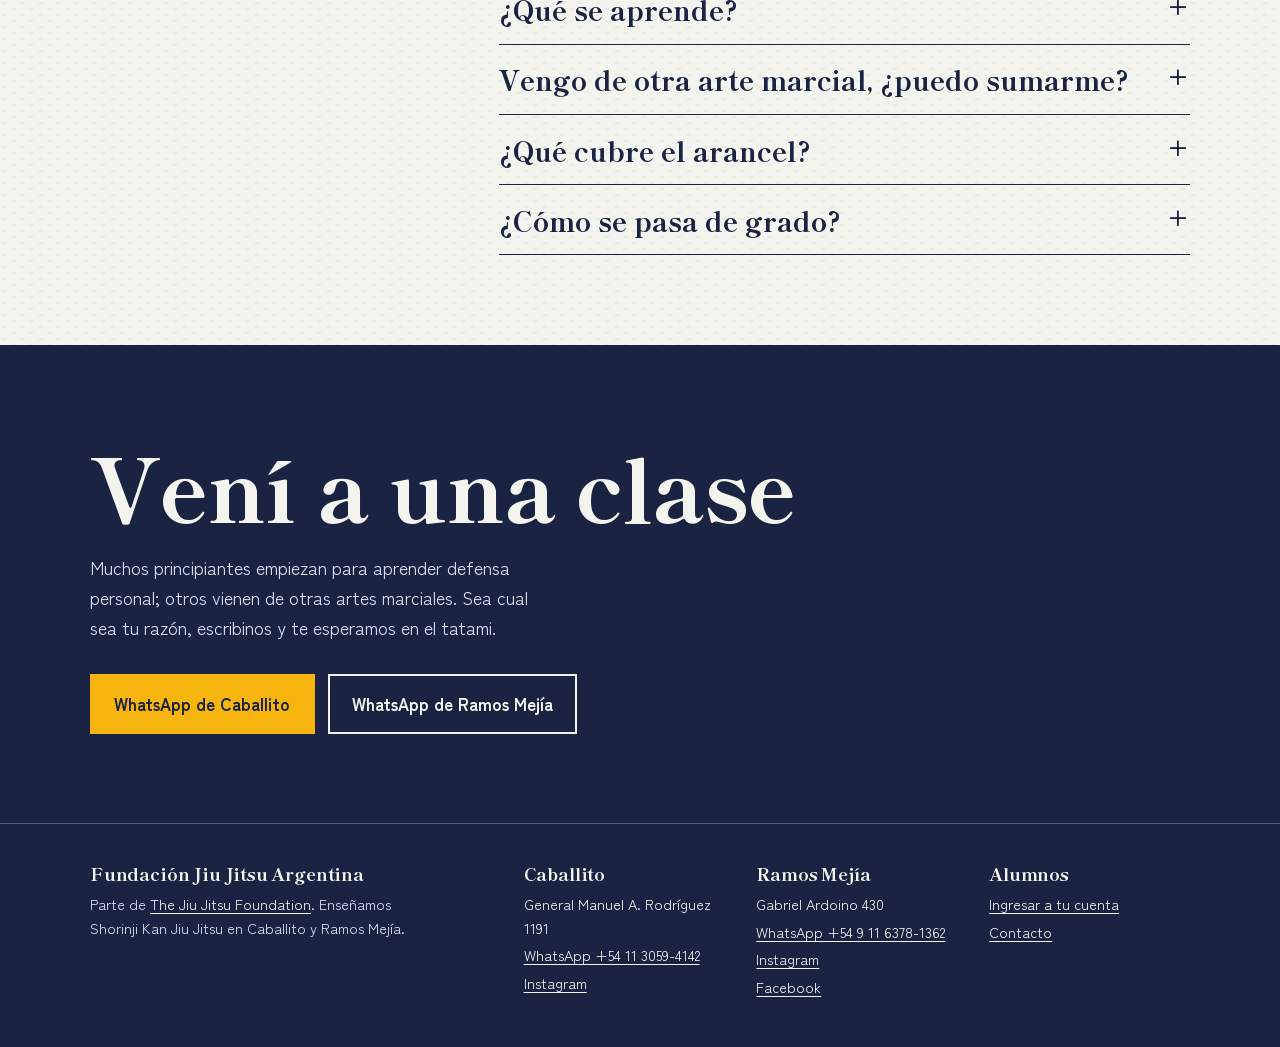
==== commit 9cd4254c: "Actualiza el sitio publicado" ====
--- a/index.html
+++ b/index.html
@@ -99,7 +99,7 @@
         <figure class="sede-foto"><picture><source srcset="assets/img/caballito.webp" type="image/webp"><img src="assets/img/caballito.jpg" width="1200" height="902" alt="Alumnos y sensei de la sede Caballito sobre el tatami, sonriendo a la cámara."></picture></figure>
         <div class="sede-datos">
           <h3>Sede Caballito</h3>
-          <p class="sensei"><span class="dan" role="img" aria-label="Cinturón negro, tercer dan"><i></i><i></i><i></i></span><span>Sensei Richard Robinson, Sandan (3.<sup>er</sup> dan)</span></p>
+          <p class="sensei"><span class="dan" role="img" aria-label="Cinturón negro, tercer dan"><i></i><i></i><i></i></span><span>Sensei Richard Robinson, <span class="glosa" tabindex="0" data-def="Tercer dan: cinturón negro de tercer grado.">Sandan</span></span></p>
           <a class="direccion" href="https://www.google.com/maps/dir/?api=1&amp;destination=General+Manuel+A.+Rodr%C3%ADguez+1191%2C+CABA">General Manuel A. Rodríguez 1191, Caballito, Capital Federal</a>
           <ul class="dias" aria-label="Horarios de la sede Caballito">
             <li class="clase"><span class="d">Lun</span><span class="h">19:00<small>a 20:30</small></span></li>
@@ -120,7 +120,7 @@
         <figure class="sede-foto"><picture><source srcset="assets/img/ramos-mejia.webp" type="image/webp"><img src="assets/img/ramos-mejia.jpg" width="1200" height="1200" alt="Grupo de alumnos de la sede Ramos Mejía después de una clase." loading="lazy"></picture></figure>
         <div class="sede-datos">
           <h3>Sede Ramos Mejía</h3>
-          <p class="sensei"><span class="dan" role="img" aria-label="Cinturón negro, segundo dan"><i></i><i></i></span><span>Sensei José María Vaquer, Nidan (2.<sup>o</sup> dan)</span></p>
+          <p class="sensei"><span class="dan" role="img" aria-label="Cinturón negro, segundo dan"><i></i><i></i></span><span>Sensei José María Vaquer, <span class="glosa" tabindex="0" data-def="Segundo dan: cinturón negro de segundo grado.">Nidan</span></span></p>
           <a class="direccion" href="https://www.google.com/maps/dir/?api=1&amp;destination=Gabriel+Ardoino+430%2C+Ramos+Mej%C3%ADa%2C+Buenos+Aires">Gabriel Ardoino 430, Ramos Mejía, Buenos Aires</a>
           <ul class="dias" aria-label="Horarios de la sede Ramos Mejía">
             <li><span class="d">Lun</span><span class="h" aria-label="Sin clase">·</span></li>
@@ -169,11 +169,11 @@
 <div class="carrusel-pista" id="carrusel-pista" tabindex="0" aria-label="Cinturones. Usá las flechas del teclado para cambiar de grado.">
 <article class="diapo" id="cinturon-8" data-kyu="8" style="--cinta:var(--c-blanco)" role="group" aria-roledescription="diapositiva" aria-label="1 de 8: 8° kyu, cinturón blanco">
 <div class="diapo-nudo"><svg class="nudo" viewBox="-4 -4 487 193" role="img" aria-label="Cinturón anudado"><path d="M192.044,46.054c0,0-1.475,4.952,0.21,7.375 c1.686,2.423,24.86,1.791,24.86,1.791L205.845,45L192.044,46.054z"/><path d="M9.831,23.198c0,0,119.181,32.087,233.779,32.087 c114.598,0,214.679-51.187,218.5-53.479c3.819-2.292,12.987,38.963,0.765,48.131c-12.225,9.168-80.983,48.896-216.208,48.896 c-135.226,0-233.015-21.392-239.892-29.032C-0.101,62.161-0.101,31.602,9.831,23.198z"/><path d="M252.014,126.336c0,0-22.156-6.112-28.268-21.392 c-6.111-15.279,58.827-29.795,58.827-29.795l-6.112,31.324L252.014,126.336z"/><path d="M195.479,102.652c0,0,30.56,21.392,35.143,19.1 c4.584-2.292,58.827-36.671,58.827-36.671L243.61,51.465l-50.423,38.2L195.479,102.652z"/><path d="M22.818,152.312 c0,0,125.293-76.398,200.928-106.958c75.635-30.56,30.56,29.031,30.56,29.031s-78.69,38.199-110.778,57.299 s-81.746,50.424-87.858,51.188C49.558,183.635,22.818,152.312,22.818,152.312z"/><path d="M255.967,27.303c0,0-5.29-1.851-14.146,8.46 c-8.857,10.312,15.07,8.197,15.07,8.197L255.967,27.303z"/><path d="M232.15,28.546c0,0,94.734,49.659,127.586,60.355 c32.851,10.696,113.832,46.603,116.889,55.771s-27.503,30.559-27.503,30.559s-23.685-21.391-54.243-34.379 c-30.56-12.987-83.274-34.379-112.306-48.131c-29.031-13.751-89.387-47.367-89.387-47.367L232.15,28.546z"/><path d="M255.834,27.782c0,0-2.292,92.442-4.584,97.026 c-2.293,4.584,42.783-12.987,43.546-18.335c0.765-5.349,6.877-50.423,2.293-55.007S260.417,25.49,255.834,27.782z"/></svg></div>
-<div class="diapo-texto"><p class="diapo-kyu">8° kyu</p><h3>Cinturón blanco</h3><p>Principiante, cuando empiezas hacer Jiu Jitsu tienes el grado 8° Kyu.</p><p><a href="grados.html#kyu-8">Ver el examen completo</a></p></div>
+<div class="diapo-texto"><p class="diapo-kyu">8° kyu</p><h3>Cinturón blanco</h3><p>Principiante, cuando empiezas hacer Jiu Jitsu tienes el grado 8° <span class="glosa" tabindex="0" data-def="Grado de alumno. Son ocho, del 8° al 1°.">Kyu</span>.</p><p><a href="grados.html#kyu-8">Ver el examen completo</a></p></div>
 </article>
 <article class="diapo" id="cinturon-7" data-kyu="7" style="--cinta:var(--c-amarillo)" role="group" aria-roledescription="diapositiva" aria-label="2 de 8: 7° kyu, cinturón amarillo">
 <div class="diapo-nudo"><svg class="nudo" viewBox="-4 -4 487 193" role="img" aria-label="Cinturón anudado"><path d="M192.044,46.054c0,0-1.475,4.952,0.21,7.375 c1.686,2.423,24.86,1.791,24.86,1.791L205.845,45L192.044,46.054z"/><path d="M9.831,23.198c0,0,119.181,32.087,233.779,32.087 c114.598,0,214.679-51.187,218.5-53.479c3.819-2.292,12.987,38.963,0.765,48.131c-12.225,9.168-80.983,48.896-216.208,48.896 c-135.226,0-233.015-21.392-239.892-29.032C-0.101,62.161-0.101,31.602,9.831,23.198z"/><path d="M252.014,126.336c0,0-22.156-6.112-28.268-21.392 c-6.111-15.279,58.827-29.795,58.827-29.795l-6.112,31.324L252.014,126.336z"/><path d="M195.479,102.652c0,0,30.56,21.392,35.143,19.1 c4.584-2.292,58.827-36.671,58.827-36.671L243.61,51.465l-50.423,38.2L195.479,102.652z"/><path d="M22.818,152.312 c0,0,125.293-76.398,200.928-106.958c75.635-30.56,30.56,29.031,30.56,29.031s-78.69,38.199-110.778,57.299 s-81.746,50.424-87.858,51.188C49.558,183.635,22.818,152.312,22.818,152.312z"/><path d="M255.967,27.303c0,0-5.29-1.851-14.146,8.46 c-8.857,10.312,15.07,8.197,15.07,8.197L255.967,27.303z"/><path d="M232.15,28.546c0,0,94.734,49.659,127.586,60.355 c32.851,10.696,113.832,46.603,116.889,55.771s-27.503,30.559-27.503,30.559s-23.685-21.391-54.243-34.379 c-30.56-12.987-83.274-34.379-112.306-48.131c-29.031-13.751-89.387-47.367-89.387-47.367L232.15,28.546z"/><path d="M255.834,27.782c0,0-2.292,92.442-4.584,97.026 c-2.293,4.584,42.783-12.987,43.546-18.335c0.765-5.349,6.877-50.423,2.293-55.007S260.417,25.49,255.834,27.782z"/></svg></div>
-<div class="diapo-texto"><p class="diapo-kyu">7° kyu</p><h3>Cinturón amarillo</h3><p>Caídas básicas, palancas de brazo y de muñeca, 4 lances y defensas básicas contra agarres y golpes, defensas contra botella, retenciones en el suelo, Kata (forma) de las partes peligrosas (solamente adultos).</p><p><a href="grados.html#kyu-7">Ver el examen completo</a></p></div>
+<div class="diapo-texto"><p class="diapo-kyu">7° kyu</p><h3>Cinturón amarillo</h3><p>Caídas básicas, palancas de brazo y de muñeca, 4 lances y defensas básicas contra agarres y golpes, defensas contra botella, retenciones en el suelo, <span class="glosa" tabindex="0" data-def="Forma: una secuencia fija de técnicas.">Kata</span> de las partes peligrosas (solamente adultos).</p><p><a href="grados.html#kyu-7">Ver el examen completo</a></p></div>
 </article>
 <article class="diapo" id="cinturon-6" data-kyu="6" style="--cinta:var(--c-naranja)" role="group" aria-roledescription="diapositiva" aria-label="3 de 8: 6° kyu, cinturón anaranjado">
 <div class="diapo-nudo"><svg class="nudo" viewBox="-4 -4 487 193" role="img" aria-label="Cinturón anudado"><path d="M192.044,46.054c0,0-1.475,4.952,0.21,7.375 c1.686,2.423,24.86,1.791,24.86,1.791L205.845,45L192.044,46.054z"/><path d="M9.831,23.198c0,0,119.181,32.087,233.779,32.087 c114.598,0,214.679-51.187,218.5-53.479c3.819-2.292,12.987,38.963,0.765,48.131c-12.225,9.168-80.983,48.896-216.208,48.896 c-135.226,0-233.015-21.392-239.892-29.032C-0.101,62.161-0.101,31.602,9.831,23.198z"/><path d="M252.014,126.336c0,0-22.156-6.112-28.268-21.392 c-6.111-15.279,58.827-29.795,58.827-29.795l-6.112,31.324L252.014,126.336z"/><path d="M195.479,102.652c0,0,30.56,21.392,35.143,19.1 c4.584-2.292,58.827-36.671,58.827-36.671L243.61,51.465l-50.423,38.2L195.479,102.652z"/><path d="M22.818,152.312 c0,0,125.293-76.398,200.928-106.958c75.635-30.56,30.56,29.031,30.56,29.031s-78.69,38.199-110.778,57.299 s-81.746,50.424-87.858,51.188C49.558,183.635,22.818,152.312,22.818,152.312z"/><path d="M255.967,27.303c0,0-5.29-1.851-14.146,8.46 c-8.857,10.312,15.07,8.197,15.07,8.197L255.967,27.303z"/><path d="M232.15,28.546c0,0,94.734,49.659,127.586,60.355 c32.851,10.696,113.832,46.603,116.889,55.771s-27.503,30.559-27.503,30.559s-23.685-21.391-54.243-34.379 c-30.56-12.987-83.274-34.379-112.306-48.131c-29.031-13.751-89.387-47.367-89.387-47.367L232.15,28.546z"/><path d="M255.834,27.782c0,0-2.292,92.442-4.584,97.026 c-2.293,4.584,42.783-12.987,43.546-18.335c0.765-5.349,6.877-50.423,2.293-55.007S260.417,25.49,255.834,27.782z"/></svg></div>
@@ -185,7 +185,7 @@
 </article>
 <article class="diapo" id="cinturon-4" data-kyu="4" style="--cinta:var(--c-violeta)" role="group" aria-roledescription="diapositiva" aria-label="5 de 8: 4° kyu, cinturón violeta">
 <div class="diapo-nudo"><svg class="nudo" viewBox="-4 -4 487 193" role="img" aria-label="Cinturón anudado"><path d="M192.044,46.054c0,0-1.475,4.952,0.21,7.375 c1.686,2.423,24.86,1.791,24.86,1.791L205.845,45L192.044,46.054z"/><path d="M9.831,23.198c0,0,119.181,32.087,233.779,32.087 c114.598,0,214.679-51.187,218.5-53.479c3.819-2.292,12.987,38.963,0.765,48.131c-12.225,9.168-80.983,48.896-216.208,48.896 c-135.226,0-233.015-21.392-239.892-29.032C-0.101,62.161-0.101,31.602,9.831,23.198z"/><path d="M252.014,126.336c0,0-22.156-6.112-28.268-21.392 c-6.111-15.279,58.827-29.795,58.827-29.795l-6.112,31.324L252.014,126.336z"/><path d="M195.479,102.652c0,0,30.56,21.392,35.143,19.1 c4.584-2.292,58.827-36.671,58.827-36.671L243.61,51.465l-50.423,38.2L195.479,102.652z"/><path d="M22.818,152.312 c0,0,125.293-76.398,200.928-106.958c75.635-30.56,30.56,29.031,30.56,29.031s-78.69,38.199-110.778,57.299 s-81.746,50.424-87.858,51.188C49.558,183.635,22.818,152.312,22.818,152.312z"/><path d="M255.967,27.303c0,0-5.29-1.851-14.146,8.46 c-8.857,10.312,15.07,8.197,15.07,8.197L255.967,27.303z"/><path d="M232.15,28.546c0,0,94.734,49.659,127.586,60.355 c32.851,10.696,113.832,46.603,116.889,55.771s-27.503,30.559-27.503,30.559s-23.685-21.391-54.243-34.379 c-30.56-12.987-83.274-34.379-112.306-48.131c-29.031-13.751-89.387-47.367-89.387-47.367L232.15,28.546z"/><path d="M255.834,27.782c0,0-2.292,92.442-4.584,97.026 c-2.293,4.584,42.783-12.987,43.546-18.335c0.765-5.349,6.877-50.423,2.293-55.007S260.417,25.49,255.834,27.782z"/></svg></div>
-<div class="diapo-texto"><p class="diapo-kyu">4° kyu</p><h3>Cinturón violeta</h3><p>10 lances más, 3 retenciones más, defensas contra bokken (espada de madera), cadena y ataques múltiples, Empi Kata (Kata de codo), conocimiento del Nage no Kata. Los candidatos además necesitan aprobar su cualificación de instructor asistente.</p><p><a href="grados.html#kyu-4">Ver el examen completo</a></p></div>
+<div class="diapo-texto"><p class="diapo-kyu">4° kyu</p><h3>Cinturón violeta</h3><p>10 lances más, 3 retenciones más, defensas contra <span class="glosa" tabindex="0" data-def="Espada de madera.">bokken</span>, cadena y ataques múltiples, <span class="glosa" tabindex="0" data-def="Kata de codo.">Empi Kata</span>, conocimiento del Nage no Kata. Los candidatos además necesitan aprobar su cualificación de instructor asistente.</p><p><a href="grados.html#kyu-4">Ver el examen completo</a></p></div>
 </article>
 <article class="diapo" id="cinturon-3" data-kyu="3" style="--cinta:var(--c-celeste)" role="group" aria-roledescription="diapositiva" aria-label="6 de 8: 3° kyu, cinturón celeste">
 <div class="diapo-nudo"><svg class="nudo" viewBox="-4 -4 487 193" role="img" aria-label="Cinturón anudado"><path d="M192.044,46.054c0,0-1.475,4.952,0.21,7.375 c1.686,2.423,24.86,1.791,24.86,1.791L205.845,45L192.044,46.054z"/><path d="M9.831,23.198c0,0,119.181,32.087,233.779,32.087 c114.598,0,214.679-51.187,218.5-53.479c3.819-2.292,12.987,38.963,0.765,48.131c-12.225,9.168-80.983,48.896-216.208,48.896 c-135.226,0-233.015-21.392-239.892-29.032C-0.101,62.161-0.101,31.602,9.831,23.198z"/><path d="M252.014,126.336c0,0-22.156-6.112-28.268-21.392 c-6.111-15.279,58.827-29.795,58.827-29.795l-6.112,31.324L252.014,126.336z"/><path d="M195.479,102.652c0,0,30.56,21.392,35.143,19.1 c4.584-2.292,58.827-36.671,58.827-36.671L243.61,51.465l-50.423,38.2L195.479,102.652z"/><path d="M22.818,152.312 c0,0,125.293-76.398,200.928-106.958c75.635-30.56,30.56,29.031,30.56,29.031s-78.69,38.199-110.778,57.299 s-81.746,50.424-87.858,51.188C49.558,183.635,22.818,152.312,22.818,152.312z"/><path d="M255.967,27.303c0,0-5.29-1.851-14.146,8.46 c-8.857,10.312,15.07,8.197,15.07,8.197L255.967,27.303z"/><path d="M232.15,28.546c0,0,94.734,49.659,127.586,60.355 c32.851,10.696,113.832,46.603,116.889,55.771s-27.503,30.559-27.503,30.559s-23.685-21.391-54.243-34.379 c-30.56-12.987-83.274-34.379-112.306-48.131c-29.031-13.751-89.387-47.367-89.387-47.367L232.15,28.546z"/><path d="M255.834,27.782c0,0-2.292,92.442-4.584,97.026 c-2.293,4.584,42.783-12.987,43.546-18.335c0.765-5.349,6.877-50.423,2.293-55.007S260.417,25.49,255.834,27.782z"/></svg></div>
@@ -197,7 +197,7 @@
 </article>
 <article class="diapo" id="cinturon-1" data-kyu="1" style="--cinta:var(--c-marron)" role="group" aria-roledescription="diapositiva" aria-label="8 de 8: 1° kyu, cinturón marrón">
 <div class="diapo-nudo"><svg class="nudo" viewBox="-4 -4 487 193" role="img" aria-label="Cinturón anudado"><path d="M192.044,46.054c0,0-1.475,4.952,0.21,7.375 c1.686,2.423,24.86,1.791,24.86,1.791L205.845,45L192.044,46.054z"/><path d="M9.831,23.198c0,0,119.181,32.087,233.779,32.087 c114.598,0,214.679-51.187,218.5-53.479c3.819-2.292,12.987,38.963,0.765,48.131c-12.225,9.168-80.983,48.896-216.208,48.896 c-135.226,0-233.015-21.392-239.892-29.032C-0.101,62.161-0.101,31.602,9.831,23.198z"/><path d="M252.014,126.336c0,0-22.156-6.112-28.268-21.392 c-6.111-15.279,58.827-29.795,58.827-29.795l-6.112,31.324L252.014,126.336z"/><path d="M195.479,102.652c0,0,30.56,21.392,35.143,19.1 c4.584-2.292,58.827-36.671,58.827-36.671L243.61,51.465l-50.423,38.2L195.479,102.652z"/><path d="M22.818,152.312 c0,0,125.293-76.398,200.928-106.958c75.635-30.56,30.56,29.031,30.56,29.031s-78.69,38.199-110.778,57.299 s-81.746,50.424-87.858,51.188C49.558,183.635,22.818,152.312,22.818,152.312z"/><path d="M255.967,27.303c0,0-5.29-1.851-14.146,8.46 c-8.857,10.312,15.07,8.197,15.07,8.197L255.967,27.303z"/><path d="M232.15,28.546c0,0,94.734,49.659,127.586,60.355 c32.851,10.696,113.832,46.603,116.889,55.771s-27.503,30.559-27.503,30.559s-23.685-21.391-54.243-34.379 c-30.56-12.987-83.274-34.379-112.306-48.131c-29.031-13.751-89.387-47.367-89.387-47.367L232.15,28.546z"/><path d="M255.834,27.782c0,0-2.292,92.442-4.584,97.026 c-2.293,4.584,42.783-12.987,43.546-18.335c0.765-5.349,6.877-50.423,2.293-55.007S260.417,25.49,255.834,27.782z"/></svg></div>
-<div class="diapo-texto"><p class="diapo-kyu">1° kyu</p><h3>Cinturón marrón</h3><p>Caídas básicas en el suelo (sin tatame), 7 lances más, defensas contra dos atacantes con cualquier arma no afilado, defensas de cerca distancia, defensas contra estilos de boxeo y kickboxing. Además los candidatos deben aprobar su cualificación de instructor de club.</p><p><a href="grados.html#kyu-1">Ver el examen completo</a></p></div>
+<div class="diapo-texto"><p class="diapo-kyu">1° kyu</p><h3>Cinturón marrón</h3><p>Caídas básicas en el suelo (sin <span class="glosa" tabindex="0" data-def="Colchoneta sobre la que se entrena.">tatame</span>), 7 lances más, defensas contra dos atacantes con cualquier arma no afilado, defensas de cerca distancia, defensas contra estilos de boxeo y kickboxing. Además los candidatos deben aprobar su cualificación de instructor de club.</p><p><a href="grados.html#kyu-1">Ver el examen completo</a></p></div>
 </article>
 </div>
 <div class="carrusel-controles">
@@ -280,7 +280,13 @@
     </div>
   </div>
 </footer>
-<a class="barra-wa" href="https://wa.me/541130594142?text=Hola%2C%20quiero%20probar%20una%20clase%20de%20Jiu%20Jitsu%20en%20Caballito.">Escribir por WhatsApp</a>
+<details class="barra-wa">
+<summary>Escribir por WhatsApp</summary>
+<div class="barra-wa-opciones" role="group" aria-label="Elegí la sede">
+<a href="https://wa.me/541130594142?text=Hola%2C%20quiero%20probar%20una%20clase%20de%20Jiu%20Jitsu%20en%20Caballito.">Caballito<span>Lunes, miércoles y viernes</span></a>
+<a href="https://wa.me/5491163781362?text=Hola%2C%20quiero%20probar%20una%20clase%20de%20Jiu%20Jitsu%20en%20Ramos%20Mej%C3%ADa.">Ramos Mejía<span>Martes y jueves</span></a>
+</div>
+</details>
 <script src="js/site.js"></script>
 </body>
 </html>
--- a/css/site.css
+++ b/css/site.css
@@ -304,13 +304,22 @@
 
 /* Glosario */
 .glosa { border-bottom: 2px dotted var(--celeste-hondo); cursor: help; position: relative; }
-.glosa:hover::after, .glosa:focus::after {
-  content: attr(data-def); position: fixed; left: 16px; right: 16px; bottom: 5rem; z-index: 40;
+/* La aclaración aparece al pasar el cursor, al llegar con el teclado o al tocar la palabra */
+.glosa.abierta { background: color-mix(in srgb, var(--celeste) 28%, transparent); }
+.glosa.abierta::after, .glosa:focus-visible::after {
+  content: attr(data-def); position: fixed; left: 16px; right: 16px; bottom: 5.5rem; z-index: 40;
   background: var(--indigo); color: var(--gi); padding: .7rem .9rem; font-size: var(--t-chico); font-weight: 500; line-height: 1.4;
   font-family: var(--texto); border-left: 6px solid var(--sol);
 }
+@media (hover: hover) {
+  .glosa:hover::after {
+    content: attr(data-def); position: fixed; left: 16px; right: 16px; bottom: 5.5rem; z-index: 40;
+    background: var(--indigo); color: var(--gi); padding: .7rem .9rem; font-size: var(--t-chico); font-weight: 500; line-height: 1.4;
+    font-family: var(--texto); border-left: 6px solid var(--sol);
+  }
+}
 @media (min-width: 900px) and (hover: hover) {
-  .glosa:hover::after, .glosa:focus::after { position: absolute; left: 0; right: auto; bottom: auto; top: calc(100% + 6px); width: max-content; max-width: 17rem; }
+  .glosa:hover::after, .glosa.abierta::after, .glosa:focus-visible::after { position: absolute; left: 0; right: auto; bottom: auto; top: calc(100% + 6px); width: max-content; max-width: 17rem; }
 }
 .glosario { margin: 0; display: grid; grid-template-columns: repeat(auto-fill, minmax(15rem, 1fr)); border-top: 1px solid var(--indigo); border-left: 1px solid var(--indigo); background: var(--blanco); }
 .glosario div { padding: .8rem 1rem; border-right: 1px solid var(--indigo); border-bottom: 1px solid var(--indigo); }
@@ -356,11 +365,28 @@
 /* WhatsApp siempre a mano en el celular */
 .barra-wa { display: none; }
 @media (max-width: 899px) {
-  .barra-wa {
-    display: block; position: fixed; left: 0; right: 0; bottom: 0; z-index: 25; text-align: center; text-decoration: none; font-weight: 700;
+  .barra-wa { display: block; position: fixed; left: 0; right: 0; bottom: 0; z-index: 25; }
+  .barra-wa summary {
+    list-style: none; cursor: pointer; text-align: center; font-weight: 700;
     background: var(--sol); color: var(--indigo); border-top: 1px solid var(--indigo);
     padding: .8rem max(16px, env(safe-area-inset-right, 0px)) calc(.8rem + env(safe-area-inset-bottom, 0px)) max(16px, env(safe-area-inset-left, 0px));
-  }
+    display: flex; justify-content: center; align-items: center; gap: .6rem;
+  }
+  .barra-wa summary::-webkit-details-marker { display: none; }
+  .barra-wa summary::after { content: ""; width: .5rem; height: .5rem; border-right: 2px solid currentColor; border-bottom: 2px solid currentColor; transform: rotate(-135deg) translate(-2px, -2px); transition: transform .2s ease; }
+  .barra-wa[open] summary::after { transform: rotate(45deg) translate(-2px, -2px); }
+  .barra-wa-opciones {
+    position: absolute; left: 0; right: 0; bottom: 100%;
+    display: grid; grid-template-columns: 1fr 1fr; background: var(--blanco); border-top: 1px solid var(--indigo);
+    box-shadow: 0 -8px 0 rgba(26, 35, 66, .08);
+  }
+  .barra-wa-opciones a {
+    display: grid; gap: .1rem; text-decoration: none; font-family: var(--display); font-weight: 800; font-size: 1.15rem;
+    padding: .9rem max(16px, env(safe-area-inset-left, 0px)); color: var(--indigo);
+  }
+  .barra-wa-opciones a + a { border-left: 1px solid var(--indigo); padding-left: 16px; padding-right: max(16px, env(safe-area-inset-right, 0px)); }
+  .barra-wa-opciones a span { font-family: var(--texto); font-weight: 500; font-size: var(--t-chico); color: var(--indigo-medio); }
+  .barra-wa-opciones a:active { background: var(--gi-sombra); }
   body:has(.barra-wa) .pie { padding-bottom: 3.4rem; }
 }
 
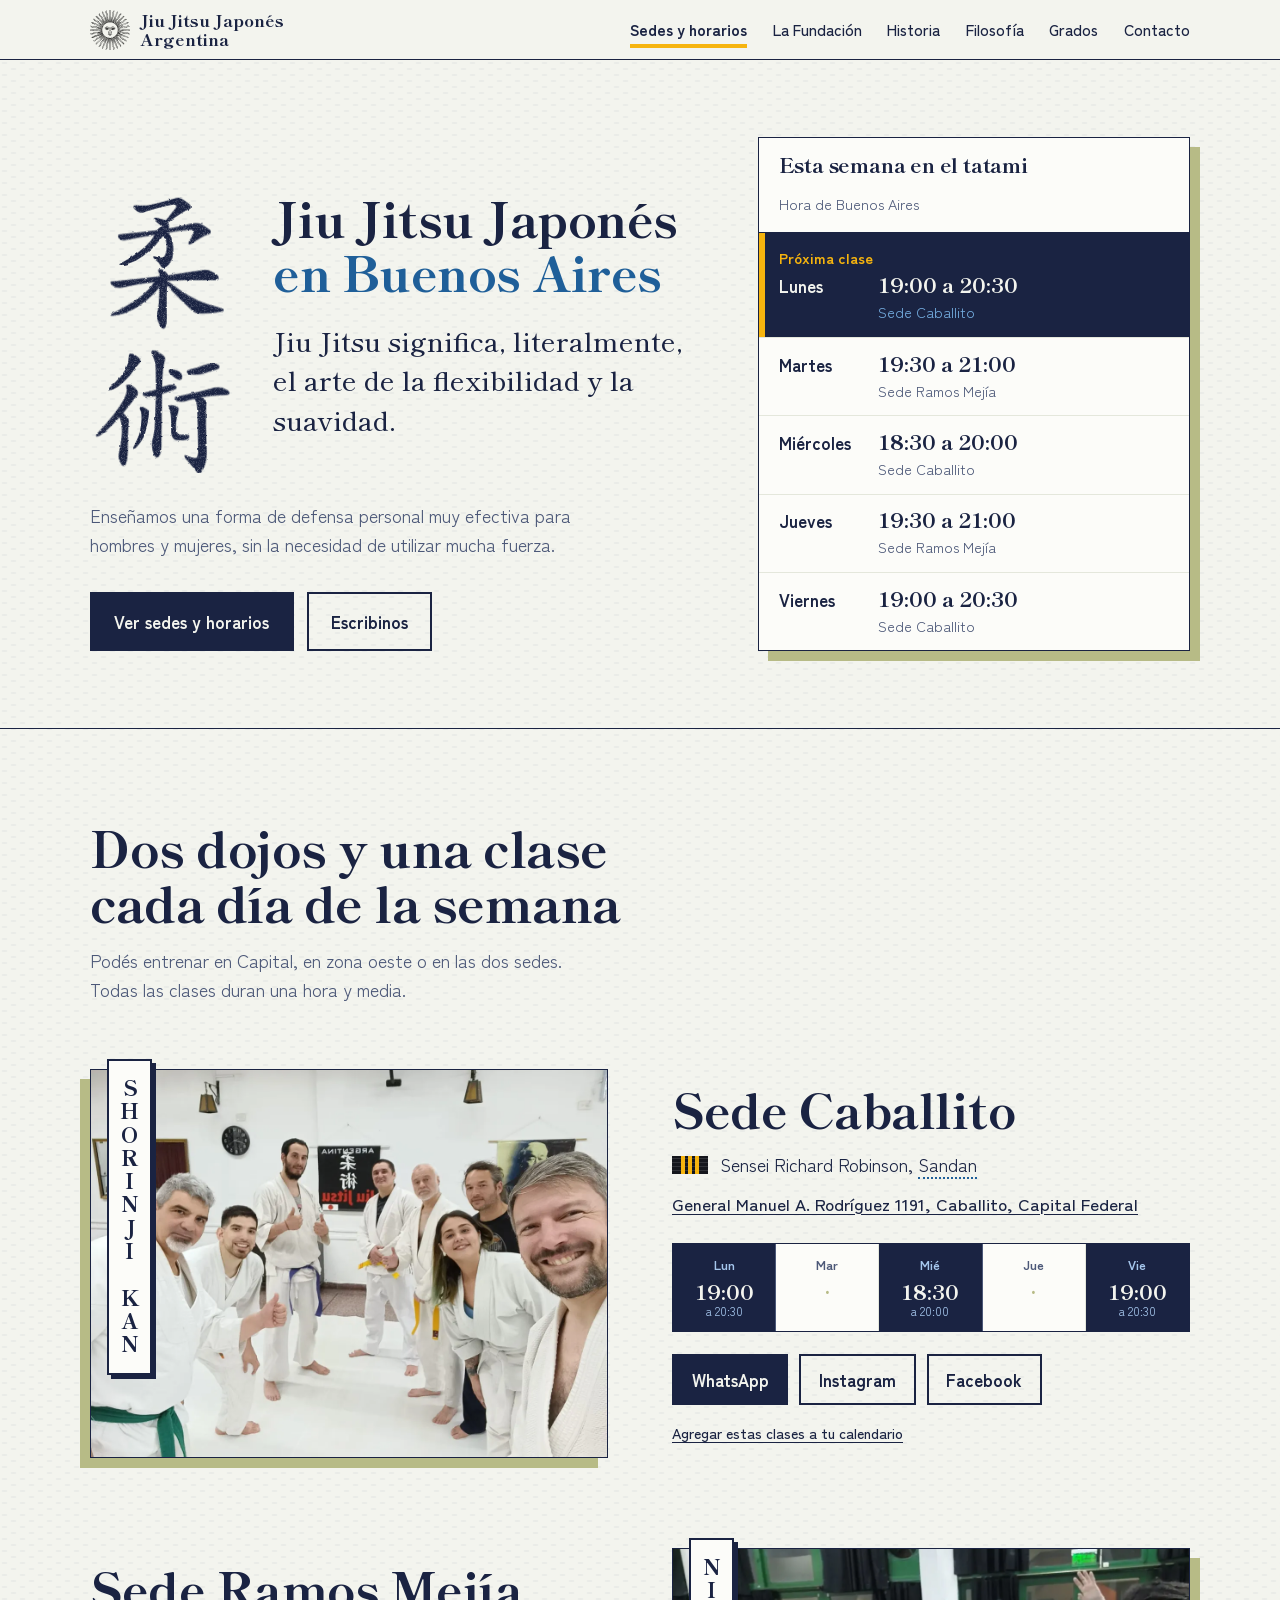
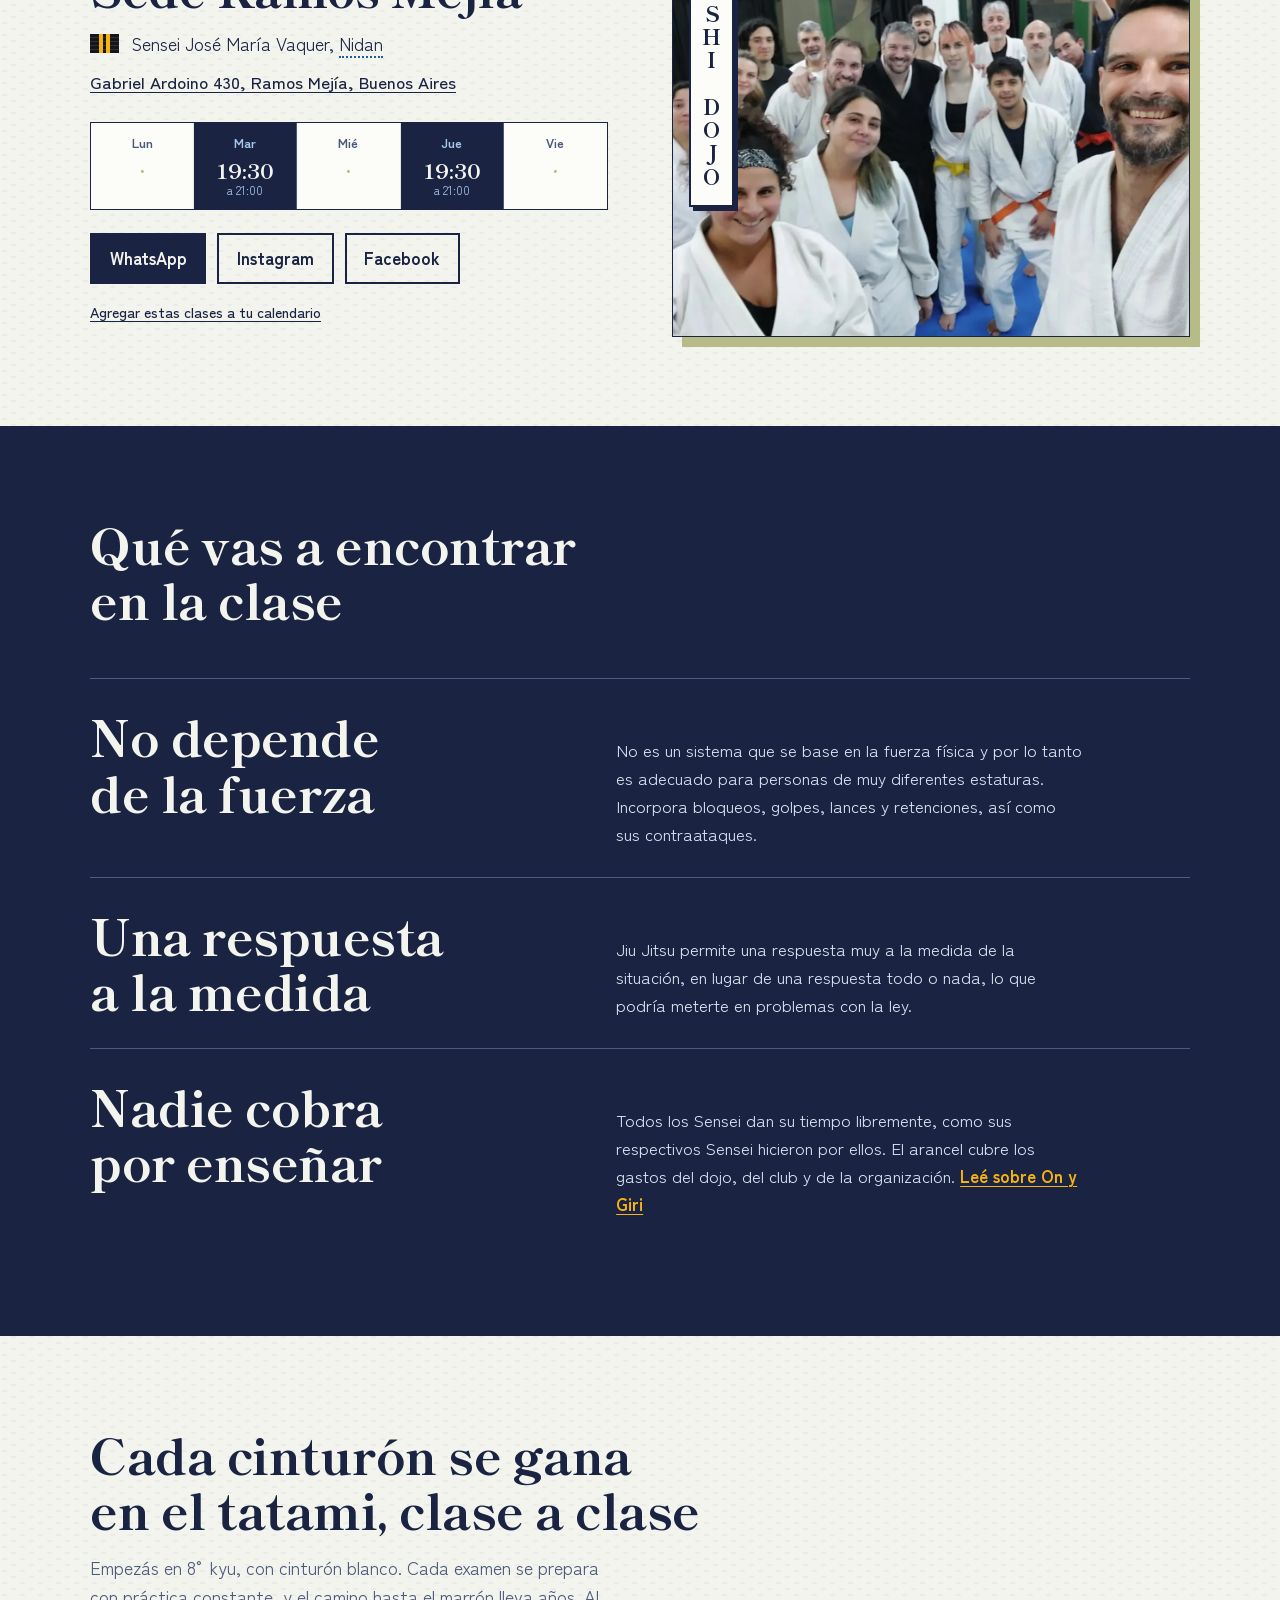
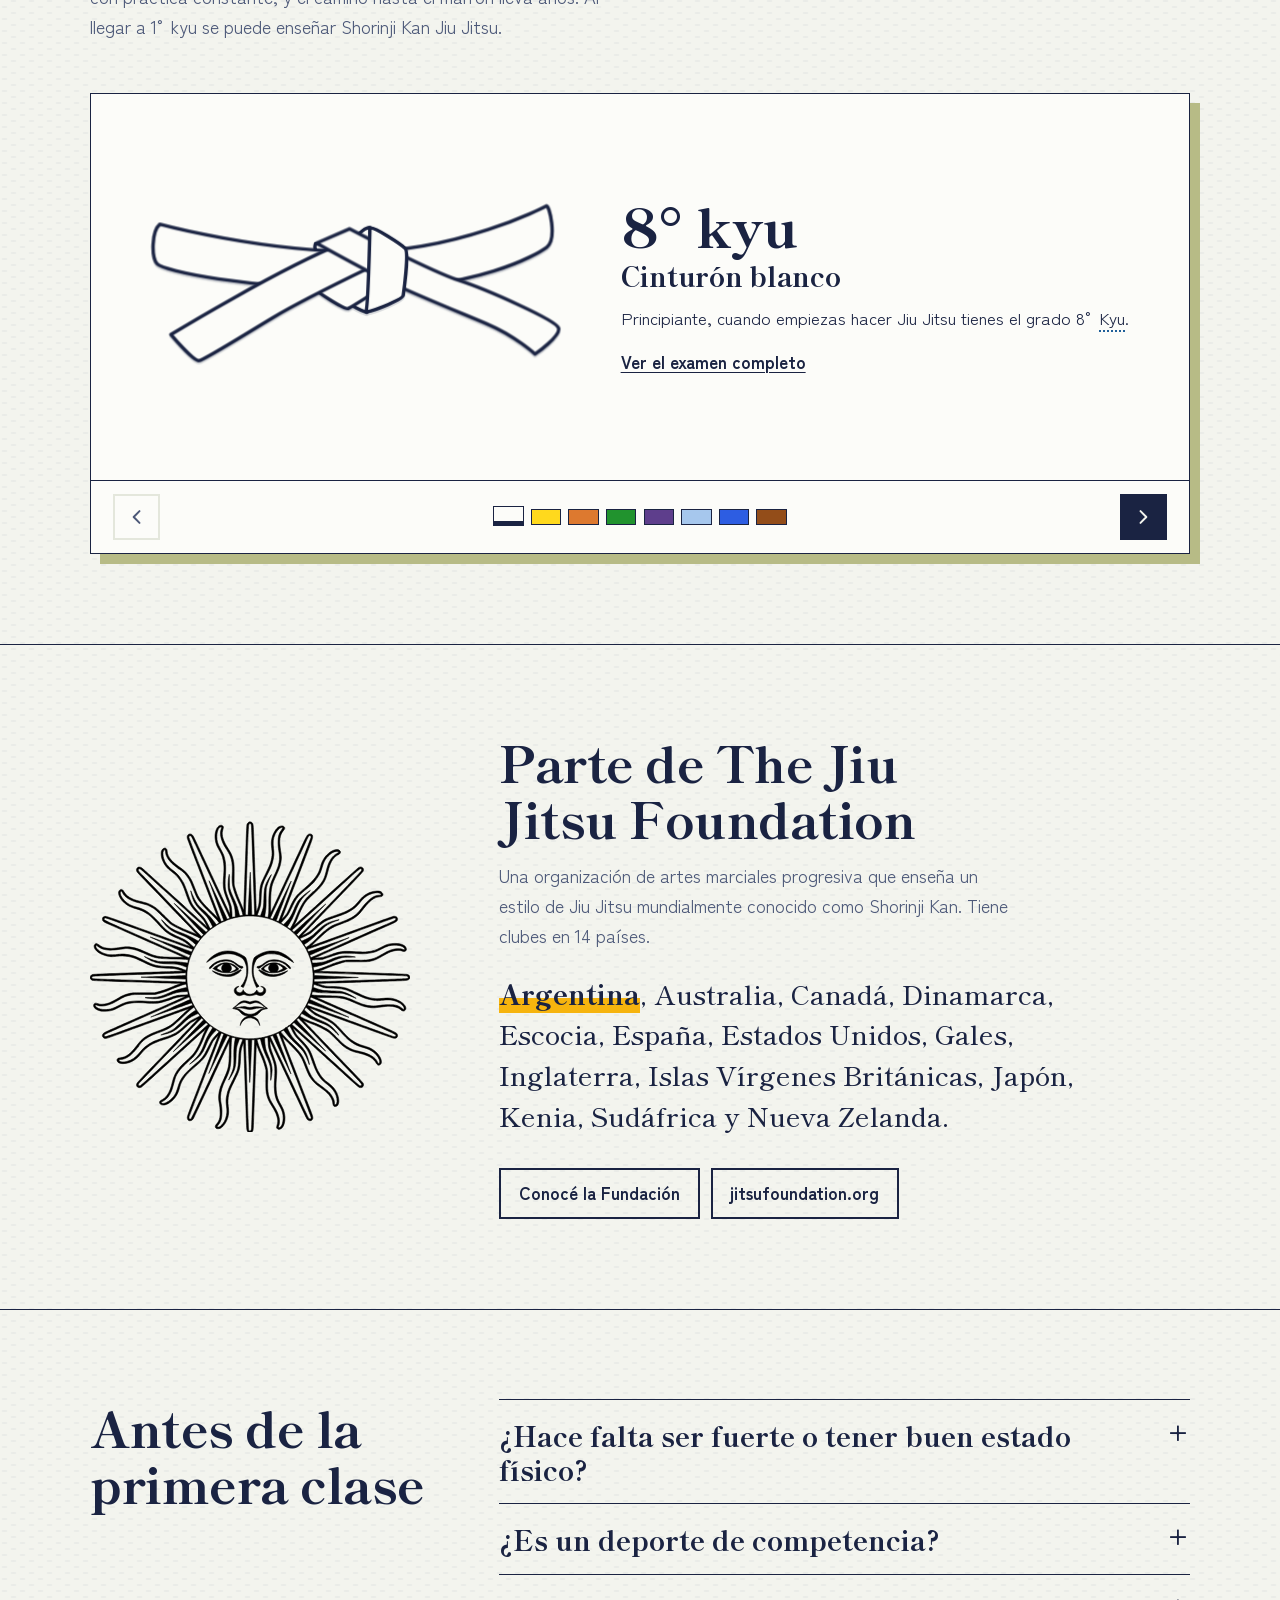
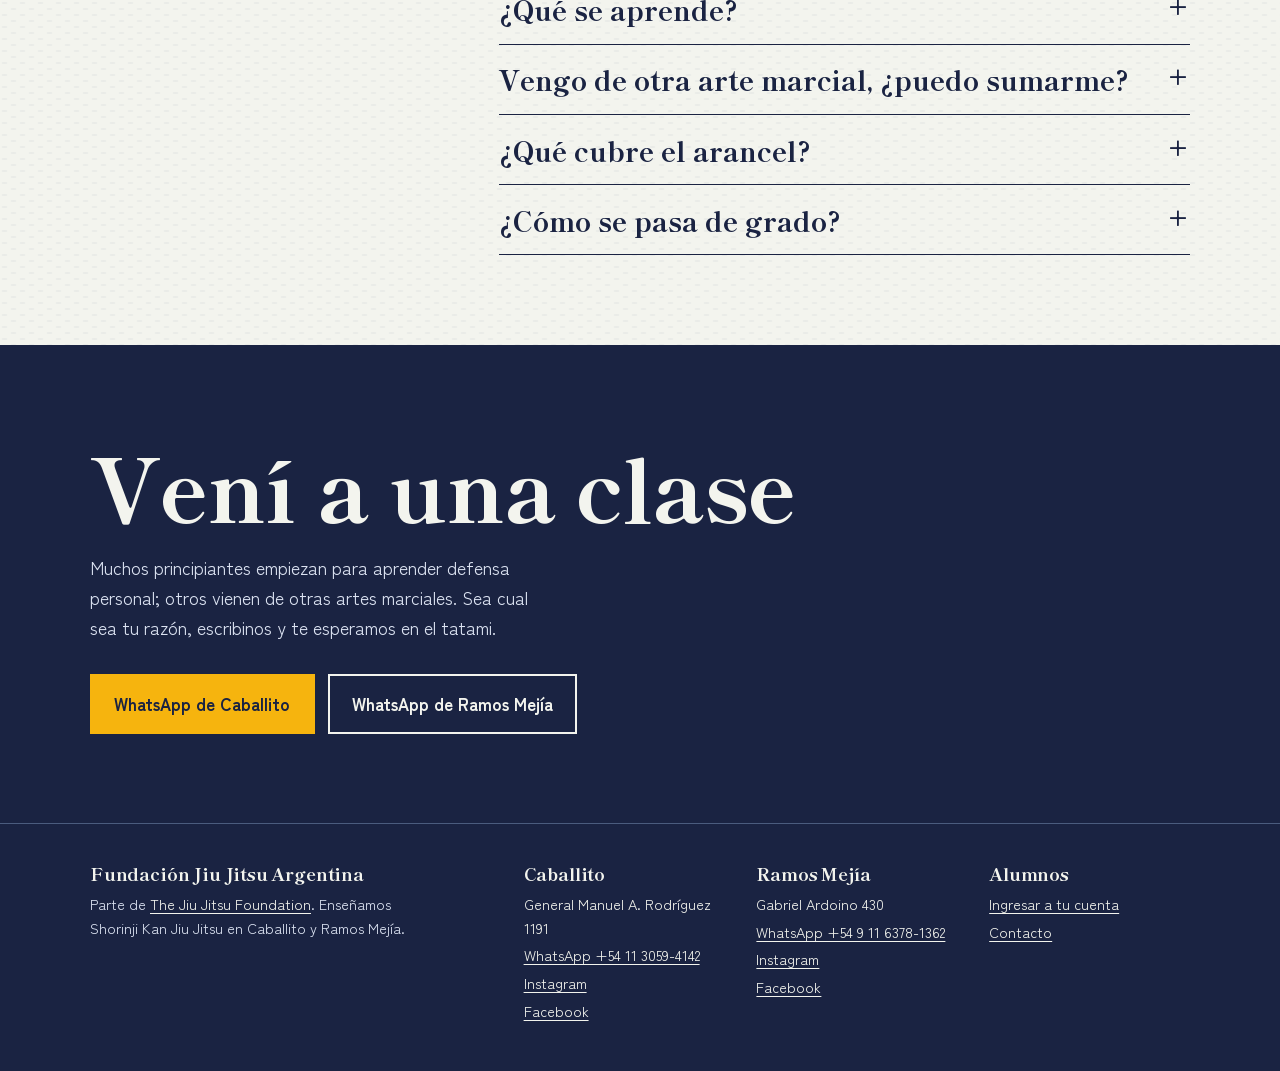
==== commit 1e467d95: "Actualiza el sitio publicado" ====
--- a/index.html
+++ b/index.html
@@ -22,8 +22,8 @@
 <link rel="icon" href="assets/img/sol.svg" type="image/svg+xml">
 <link rel="stylesheet" href="css/fonts.css">
 <link rel="stylesheet" href="css/site.css">
-<script type="application/ld+json">{"@context":"https://schema.org","@type":"SportsActivityLocation","name":"Jiu Jitsu Japonés Argentina, Sede Caballito","url":"https://alannav-x.github.io/jitsu-argentina/","image":"https://alannav-x.github.io/jitsu-argentina/assets/img/caballito.jpg","sport":"Jiu Jitsu","telephone":"+541130594142","sameAs":["https://www.instagram.com/caballitojiujitsuclub/"],"parentOrganization":{"@type":"Organization","name":"The Jiu Jitsu Foundation","url":"https://www.jitsufoundation.org/"},"address":{"@type":"PostalAddress","streetAddress":"General Manuel A. Rodríguez 1191","addressLocality":"Caballito","addressRegion":"Ciudad Autónoma de Buenos Aires","addressCountry":"AR"},"openingHoursSpecification":[{"@type":"OpeningHoursSpecification","opens":"19:00","closes":"20:30","dayOfWeek":"https://schema.org/Monday"},{"@type":"OpeningHoursSpecification","opens":"18:30","closes":"20:00","dayOfWeek":"https://schema.org/Wednesday"},{"@type":"OpeningHoursSpecification","opens":"19:00","closes":"20:30","dayOfWeek":"https://schema.org/Friday"}]}</script>
-<script type="application/ld+json">{"@context":"https://schema.org","@type":"SportsActivityLocation","name":"Jiu Jitsu Japonés Argentina, Sede Ramos Mejía","url":"https://alannav-x.github.io/jitsu-argentina/","image":"https://alannav-x.github.io/jitsu-argentina/assets/img/ramos-mejia.jpg","sport":"Jiu Jitsu","telephone":"+5491163781362","sameAs":["https://www.instagram.com/haedojiujitsuclub/","https://www.facebook.com/p/Haedo-Jiu-Jitsu-Club-100057642211295/"],"parentOrganization":{"@type":"Organization","name":"The Jiu Jitsu Foundation","url":"https://www.jitsufoundation.org/"},"address":{"@type":"PostalAddress","streetAddress":"Gabriel Ardoino 430","addressLocality":"Ramos Mejía","addressRegion":"Buenos Aires","addressCountry":"AR"},"openingHoursSpecification":[{"@type":"OpeningHoursSpecification","opens":"19:30","closes":"21:00","dayOfWeek":"https://schema.org/Tuesday"},{"@type":"OpeningHoursSpecification","opens":"19:30","closes":"21:00","dayOfWeek":"https://schema.org/Thursday"}]}</script>
+<script type="application/ld+json">{"@context":"https://schema.org","@type":"SportsActivityLocation","name":"Jiu Jitsu Japonés Argentina, Sede Caballito","url":"https://alannav-x.github.io/jitsu-argentina/","image":"https://alannav-x.github.io/jitsu-argentina/assets/img/caballito.jpg","sport":"Jiu Jitsu","telephone":"+541130594142","sameAs":["https://www.instagram.com/caballitojiujitsuclub/","https://www.facebook.com/share/19qRqyU3RX/"],"parentOrganization":{"@type":"Organization","name":"The Jiu Jitsu Foundation","url":"https://www.jitsufoundation.org/"},"address":{"@type":"PostalAddress","streetAddress":"General Manuel A. Rodríguez 1191","addressLocality":"Caballito","addressRegion":"Ciudad Autónoma de Buenos Aires","addressCountry":"AR"},"openingHoursSpecification":[{"@type":"OpeningHoursSpecification","opens":"19:00","closes":"20:30","dayOfWeek":"https://schema.org/Monday"},{"@type":"OpeningHoursSpecification","opens":"18:30","closes":"20:00","dayOfWeek":"https://schema.org/Wednesday"},{"@type":"OpeningHoursSpecification","opens":"19:00","closes":"20:30","dayOfWeek":"https://schema.org/Friday"}]}</script>
+<script type="application/ld+json">{"@context":"https://schema.org","@type":"SportsActivityLocation","name":"Jiu Jitsu Japonés Argentina, Sede Ramos Mejía","url":"https://alannav-x.github.io/jitsu-argentina/","image":"https://alannav-x.github.io/jitsu-argentina/assets/img/ramos-mejia.jpg","sport":"Jiu Jitsu","telephone":"+5491163781362","sameAs":["https://www.instagram.com/nishidojojiujitsu/","https://www.facebook.com/p/Haedo-Jiu-Jitsu-Club-100057642211295/"],"parentOrganization":{"@type":"Organization","name":"The Jiu Jitsu Foundation","url":"https://www.jitsufoundation.org/"},"address":{"@type":"PostalAddress","streetAddress":"Gabriel Ardoino 430","addressLocality":"Ramos Mejía","addressRegion":"Buenos Aires","addressCountry":"AR"},"openingHoursSpecification":[{"@type":"OpeningHoursSpecification","opens":"19:30","closes":"21:00","dayOfWeek":"https://schema.org/Tuesday"},{"@type":"OpeningHoursSpecification","opens":"19:30","closes":"21:00","dayOfWeek":"https://schema.org/Thursday"}]}</script>
 <script type="application/ld+json">{"@context":"https://schema.org","@type":"FAQPage","mainEntity":[{"@type":"Question","name":"¿Hace falta ser fuerte o tener buen estado físico?","acceptedAnswer":{"@type":"Answer","text":"No. No es un sistema que se base en la fuerza física y por lo tanto es adecuado para personas de muy diferentes estaturas."}},{"@type":"Question","name":"¿Es un deporte de competencia?","acceptedAnswer":{"@type":"Answer","text":"No es el objetivo. Las aplicaciones deportivas permiten practicar contra alguien que resiste, pero el objetivo primordial de quienes practican Jiu Jitsu no es ganar combates deportivos entre ellos. Nuestro estilo se clasifica como un sistema de Budo: defensa personal y también superación personal."}},{"@type":"Question","name":"¿Qué se aprende?","acceptedAnswer":{"@type":"Answer","text":"Bloqueos, golpes, lances y retenciones, así como sus contraataques, para defenderse de una amplia variedad de ataques: desde un agarre de muñeca hasta un palo o un cuchillo."}},{"@type":"Question","name":"Vengo de otra arte marcial, ¿puedo sumarme?","acceptedAnswer":{"@type":"Answer","text":"Sí. Muchos principiantes empiezan como una forma de defensa personal y otros provienen de otras artes marciales y quieren ver en qué consiste nuestro estilo."}},{"@type":"Question","name":"¿Qué cubre el arancel?","acceptedAnswer":{"@type":"Answer","text":"Los gastos de funcionamiento del dojo, del club y de la organización, y los gastos del Sensei para llegar al dojo y viajar a eventos. La instrucción no se paga: todos los Sensei dan su tiempo libremente."}},{"@type":"Question","name":"¿Cómo se pasa de grado?","acceptedAnswer":{"@type":"Answer","text":"Con un examen. Hay ocho grados Kyu, del cinturón blanco al marrón. En los dos primeros exámenes se puede aprobar con 0, 1, 2 o 3 mons; desde el 5° kyu solo se aprueba o no."}}]}</script>
 </head>
 <body>
@@ -96,7 +96,7 @@
 
     <div class="sedes">
       <article class="sede-ficha">
-        <figure class="sede-foto"><picture><source srcset="assets/img/caballito.webp" type="image/webp"><img src="assets/img/caballito.jpg" width="1200" height="902" alt="Alumnos y sensei de la sede Caballito sobre el tatami, sonriendo a la cámara."></picture></figure>
+        <figure class="sede-foto"><span class="kanban" lang="es">Shorinji Kan</span><picture><source srcset="assets/img/caballito.webp" type="image/webp"><img src="assets/img/caballito.jpg" width="1200" height="902" alt="Alumnos y sensei de la sede Caballito sobre el tatami, sonriendo a la cámara."></picture></figure>
         <div class="sede-datos">
           <h3>Sede Caballito</h3>
           <p class="sensei"><span class="dan" role="img" aria-label="Cinturón negro, tercer dan"><i></i><i></i><i></i></span><span>Sensei Richard Robinson, <span class="glosa" tabindex="0" data-def="Tercer dan: cinturón negro de tercer grado.">Sandan</span></span></p>
@@ -111,13 +111,14 @@
           <div class="redes">
             <a class="boton" href="https://wa.me/541130594142?text=Hola%2C%20quiero%20probar%20una%20clase%20de%20Jiu%20Jitsu%20en%20Caballito.">WhatsApp</a>
             <a class="boton boton-linea" href="https://www.instagram.com/caballitojiujitsuclub/">Instagram</a>
+            <a class="boton boton-linea" href="https://www.facebook.com/share/19qRqyU3RX/">Facebook</a>
           </div>
           <p class="agendar"><a href="calendario/caballito.ics">Agregar estas clases a tu calendario</a></p>
         </div>
       </article>
 
       <article class="sede-ficha">
-        <figure class="sede-foto"><picture><source srcset="assets/img/ramos-mejia.webp" type="image/webp"><img src="assets/img/ramos-mejia.jpg" width="1200" height="1200" alt="Grupo de alumnos de la sede Ramos Mejía después de una clase." loading="lazy"></picture></figure>
+        <figure class="sede-foto"><span class="kanban" lang="es">Nishi Dojo</span><picture><source srcset="assets/img/ramos-mejia.webp" type="image/webp"><img src="assets/img/ramos-mejia.jpg" width="1200" height="1200" alt="Grupo de alumnos de la sede Ramos Mejía después de una clase." loading="lazy"></picture></figure>
         <div class="sede-datos">
           <h3>Sede Ramos Mejía</h3>
           <p class="sensei"><span class="dan" role="img" aria-label="Cinturón negro, segundo dan"><i></i><i></i></span><span>Sensei José María Vaquer, <span class="glosa" tabindex="0" data-def="Segundo dan: cinturón negro de segundo grado.">Nidan</span></span></p>
@@ -131,7 +132,7 @@
           </ul>
           <div class="redes">
             <a class="boton" href="https://wa.me/5491163781362?text=Hola%2C%20quiero%20probar%20una%20clase%20de%20Jiu%20Jitsu%20en%20Ramos%20Mej%C3%ADa.">WhatsApp</a>
-            <a class="boton boton-linea" href="https://www.instagram.com/haedojiujitsuclub/">Instagram</a>
+            <a class="boton boton-linea" href="https://www.instagram.com/nishidojojiujitsu/">Instagram</a>
             <a class="boton boton-linea" href="https://www.facebook.com/p/Haedo-Jiu-Jitsu-Club-100057642211295/">Facebook</a>
           </div>
           <p class="agendar"><a href="calendario/ramos-mejia.ics">Agregar estas clases a tu calendario</a></p>
@@ -260,6 +261,7 @@
         <li>General Manuel A. Rodríguez 1191</li>
         <li><a href="https://wa.me/541130594142?text=Hola%2C%20quiero%20probar%20una%20clase%20de%20Jiu%20Jitsu%20en%20Caballito.">WhatsApp +54 11 3059-4142</a></li>
         <li><a href="https://www.instagram.com/caballitojiujitsuclub/">Instagram</a></li>
+        <li><a href="https://www.facebook.com/share/19qRqyU3RX/">Facebook</a></li>
       </ul>
     </div>
     <div>
@@ -267,7 +269,7 @@
       <ul>
         <li>Gabriel Ardoino 430</li>
         <li><a href="https://wa.me/5491163781362?text=Hola%2C%20quiero%20probar%20una%20clase%20de%20Jiu%20Jitsu%20en%20Ramos%20Mej%C3%ADa.">WhatsApp +54 9 11 6378-1362</a></li>
-        <li><a href="https://www.instagram.com/haedojiujitsuclub/">Instagram</a></li>
+        <li><a href="https://www.instagram.com/nishidojojiujitsu/">Instagram</a></li>
         <li><a href="https://www.facebook.com/p/Haedo-Jiu-Jitsu-Club-100057642211295/">Facebook</a></li>
       </ul>
     </div>
--- a/css/site.css
+++ b/css/site.css
@@ -284,22 +284,29 @@
 picture { display: block; }
 .agendar { margin-top: 1rem; font-size: var(--t-chico); font-weight: 500; }
 
-/* On y Giri */
-.on-giri { margin: 0 0 2rem; display: grid; gap: .5rem; }
-.og-nodo { border: 1px solid var(--indigo); background: var(--blanco); padding: .9rem 1rem; display: grid; }
-.og-nodo strong { font-family: var(--display); font-size: 1.2rem; }
-.og-nodo span { font-size: var(--t-chico); color: var(--indigo-medio); }
-.og-vos { background: var(--indigo); }
-.og-vos strong { color: var(--gi); } .og-vos span { color: var(--c-celeste); }
-.og-flecha { display: flex; align-items: center; gap: .6rem; padding-left: 1rem; font-size: var(--t-chico); color: var(--indigo-medio); }
-.og-flecha::before { content: ""; width: 2px; height: 2.2rem; background: var(--indigo); box-shadow: 0 0 0 0 transparent; }
-.og-flecha b { font-family: var(--display); font-size: 1.15rem; color: var(--indigo); background: linear-gradient(transparent 62%, var(--sol) 62%); }
-@media (min-width: 760px) {
-  .on-giri { grid-template-columns: minmax(0, 1fr) auto minmax(0, .8fr) auto minmax(0, 1fr); align-items: stretch; gap: 0; }
-  .og-flecha { flex-direction: column; justify-content: center; text-align: center; gap: .1rem; padding: 0 .5rem; position: relative; min-width: 6.2rem; }
-  .og-flecha::before { position: absolute; left: 0; right: 0; bottom: .9rem; width: auto; height: 2px; }
-  .og-flecha::after { content: ""; position: absolute; right: 0; bottom: calc(.9rem - 4px); border: 5px solid transparent; border-left-color: var(--indigo); border-right: 0; }
-  .og-flecha span { padding-bottom: 1.2rem; }
+/* On y Giri: cadena vertical de enseñanza */
+.on-giri { margin: 0 0 2.5rem; }
+.og-cadena { list-style: none; margin: 0; padding: 0; position: relative; }
+.og-cadena::before {  /* hilo que une a las personas y sigue hacia abajo */
+  content: ""; position: absolute; left: .6rem; top: .9rem; bottom: -2.2rem; width: 2px;
+  background: linear-gradient(var(--indigo) 0 calc(100% - 3rem), transparent);
+}
+.og-persona { position: relative; padding: .25rem 0 .25rem 2.4rem; display: grid; }
+.og-persona::before {
+  content: ""; position: absolute; left: 0; top: .55rem; width: 1.2rem; height: 1.2rem; border-radius: 50%;
+  background: var(--blanco); border: 2px solid var(--indigo); box-sizing: border-box;
+}
+.og-persona strong { font-family: var(--display); font-weight: 800; font-size: 1.3rem; line-height: 1.3; }
+.og-persona span { font-size: var(--t-chico); color: var(--indigo-medio); }
+.og-vos::before { background: var(--sol); width: 1.5rem; height: 1.5rem; left: -.15rem; top: .45rem; }
+.og-vos strong { font-size: 1.6rem; }
+.og-paso { display: grid; grid-template-columns: auto minmax(0, 1fr); align-items: center; gap: 1.2rem; padding: 1rem 0 1rem 2.4rem; }
+.og-paso .kanji { width: 3.6rem; color: var(--indigo); }
+.og-paso p { margin: 0; font-size: var(--t-chico); color: var(--indigo-medio); line-height: 1.5; max-width: 30ch; }
+.og-paso b { font-family: var(--display); font-weight: 800; font-size: 1.35rem; color: var(--indigo); background: linear-gradient(transparent 62%, var(--sol) 62%); }
+.on-giri figcaption { margin-top: 2.8rem; padding-left: 2.4rem; font-family: var(--display); font-weight: 500; font-size: 1.15rem; line-height: 1.45; max-width: 36ch; }
+@media (prefers-reduced-motion: no-preference) {
+  .js .kanji.en-espera .trazo { animation-play-state: paused; }
 }
 
 /* Glosario */
@@ -524,3 +531,18 @@
 @media (min-width: 1150px) {
   .grado { grid-template-columns: 8.5rem minmax(0, 1fr) 18rem; grid-template-areas: "cabeza cuerpo panel"; gap: 1.2rem 2rem; }
 }
+
+/* ---------- Nombre de cada dojo: tabla vertical (kanban) y placa ---------- */
+.sede-foto { position: relative; }
+.kanban {
+  position: absolute; top: -.7rem; left: 1rem; z-index: 1;
+  writing-mode: vertical-rl; text-orientation: upright; text-transform: uppercase;
+  font-family: var(--display); font-weight: 800; font-size: clamp(.95rem, .75rem + .8vw, 1.35rem); line-height: 1; letter-spacing: .06em;
+  padding: 1rem .6rem; background: var(--blanco); color: var(--indigo);
+  border: 2px solid var(--indigo); box-shadow: 4px 4px 0 var(--indigo);
+}
+.dojo-nombre {
+  display: inline-block; margin-top: .45rem; padding: .2rem .7rem .25rem;
+  font-family: var(--display); font-weight: 800; font-size: 1rem; letter-spacing: .14em; text-transform: uppercase;
+  color: var(--indigo); border: 1.5px solid var(--indigo); background: var(--blanco);
+}
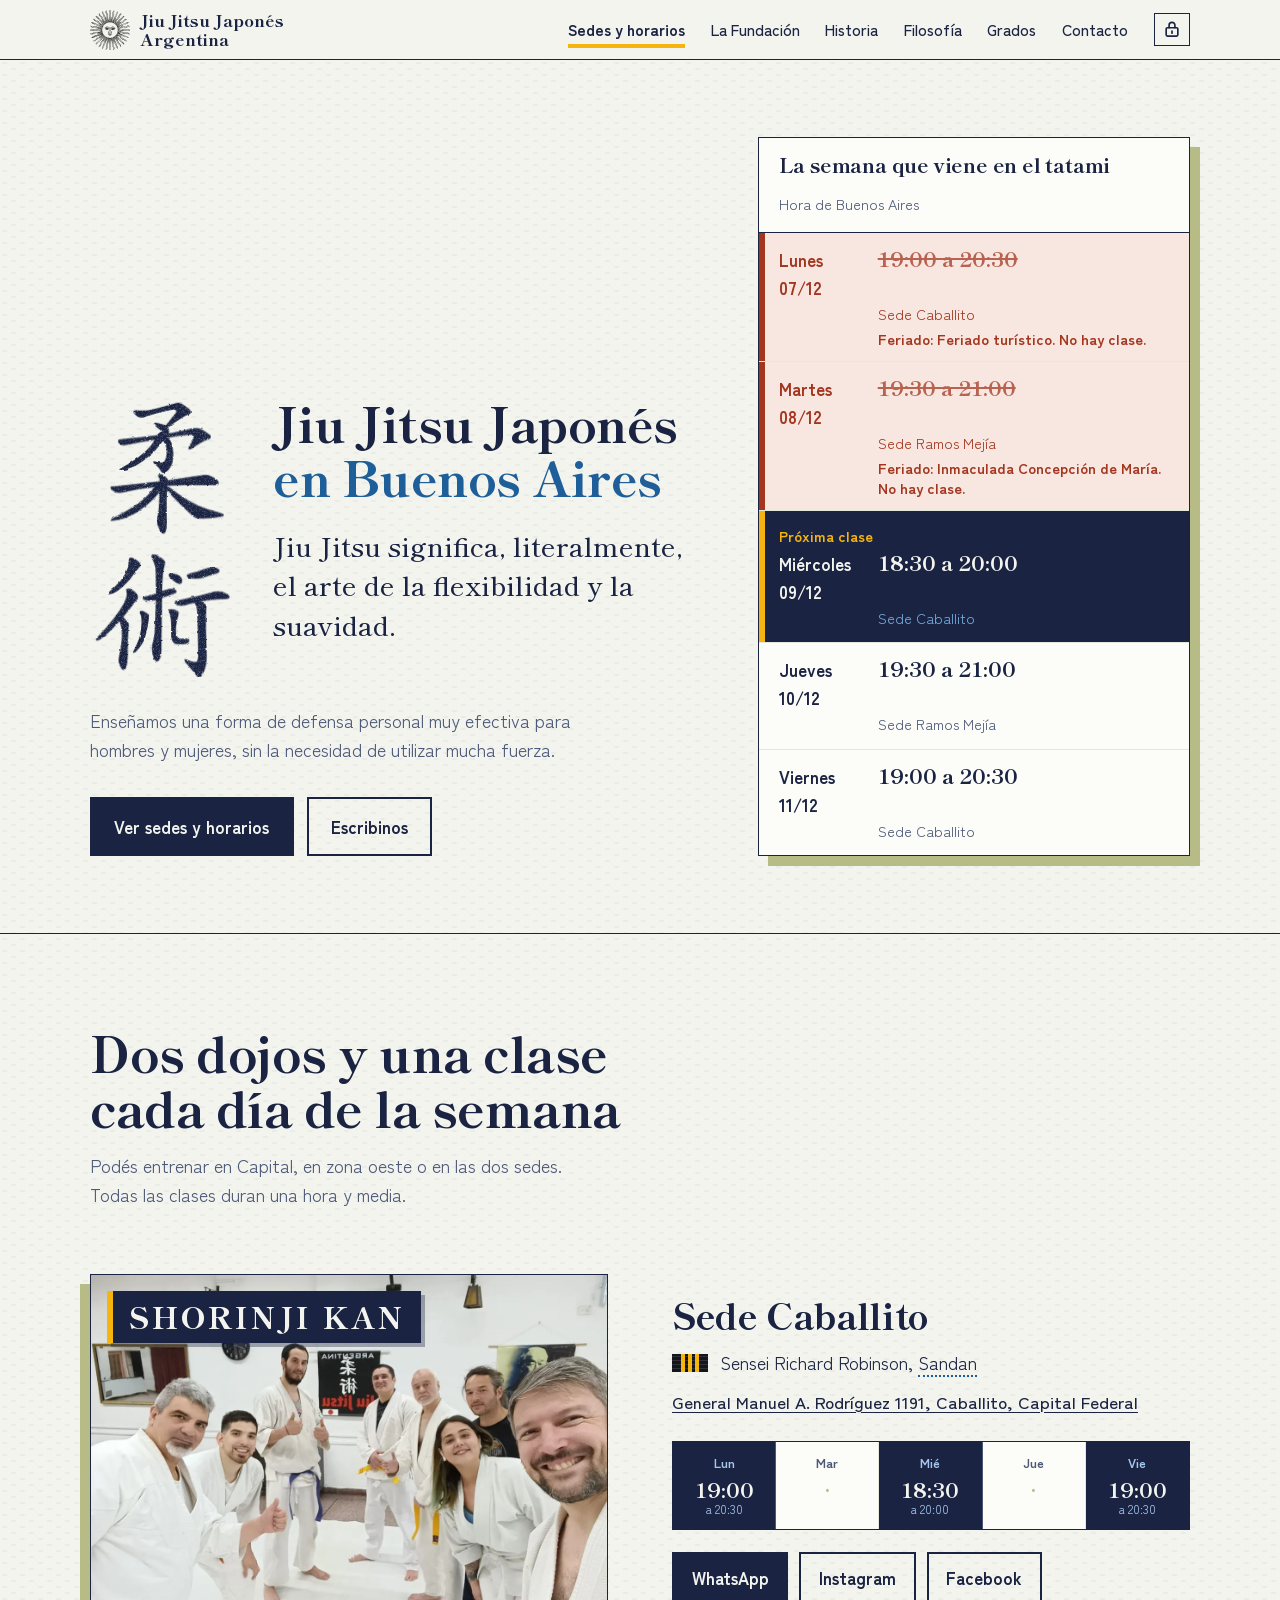
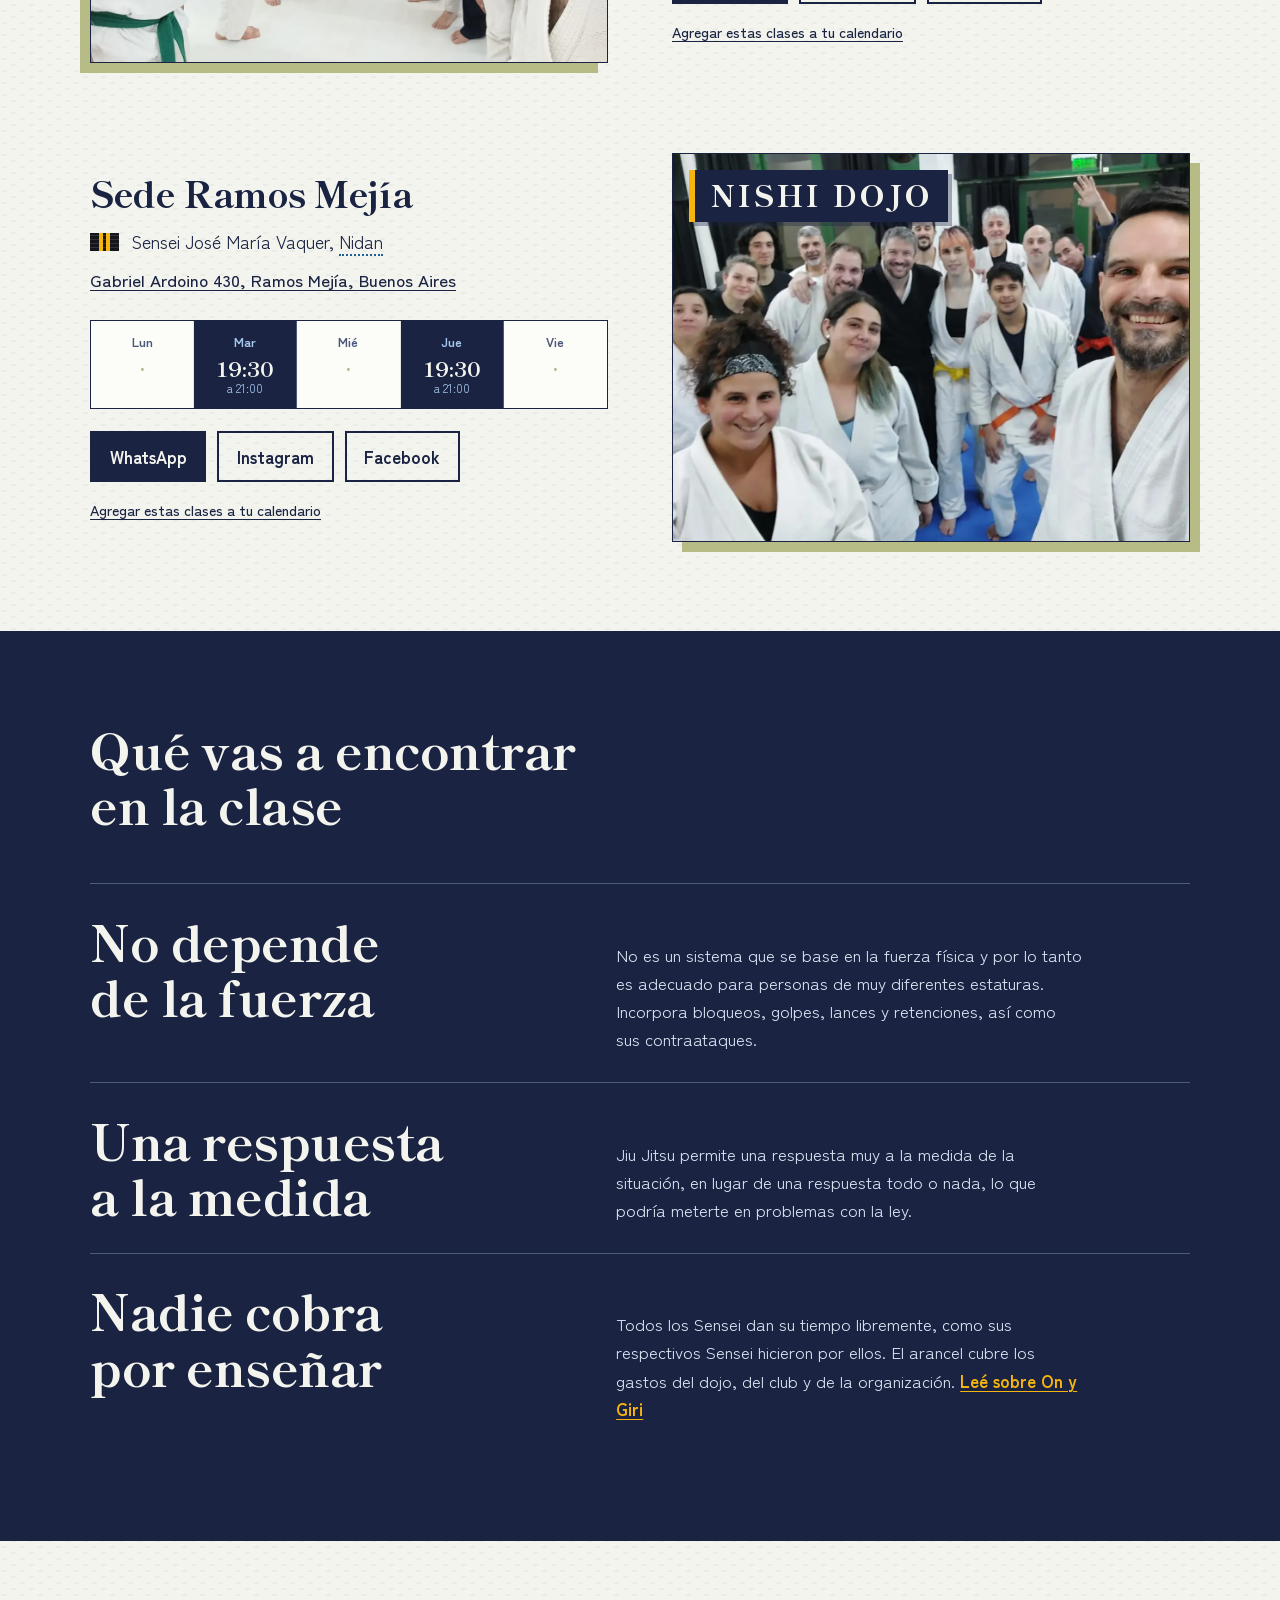
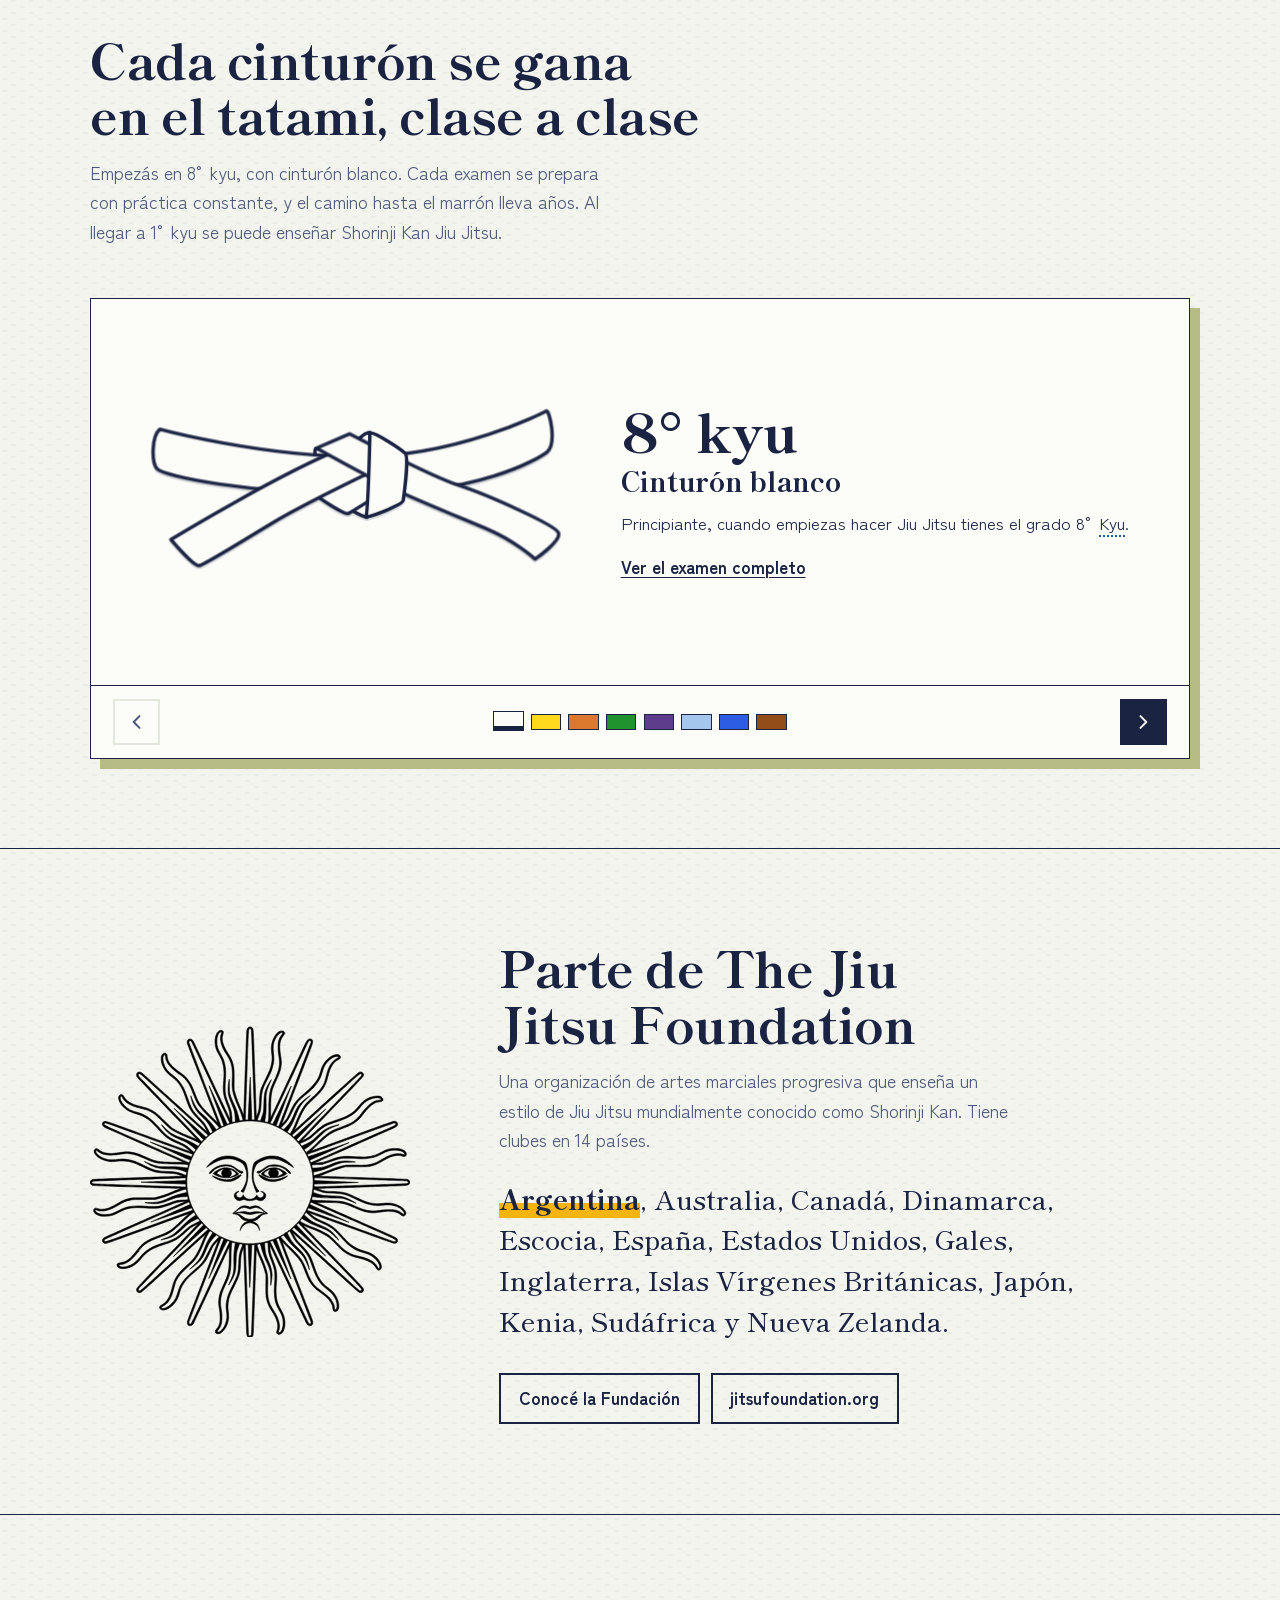
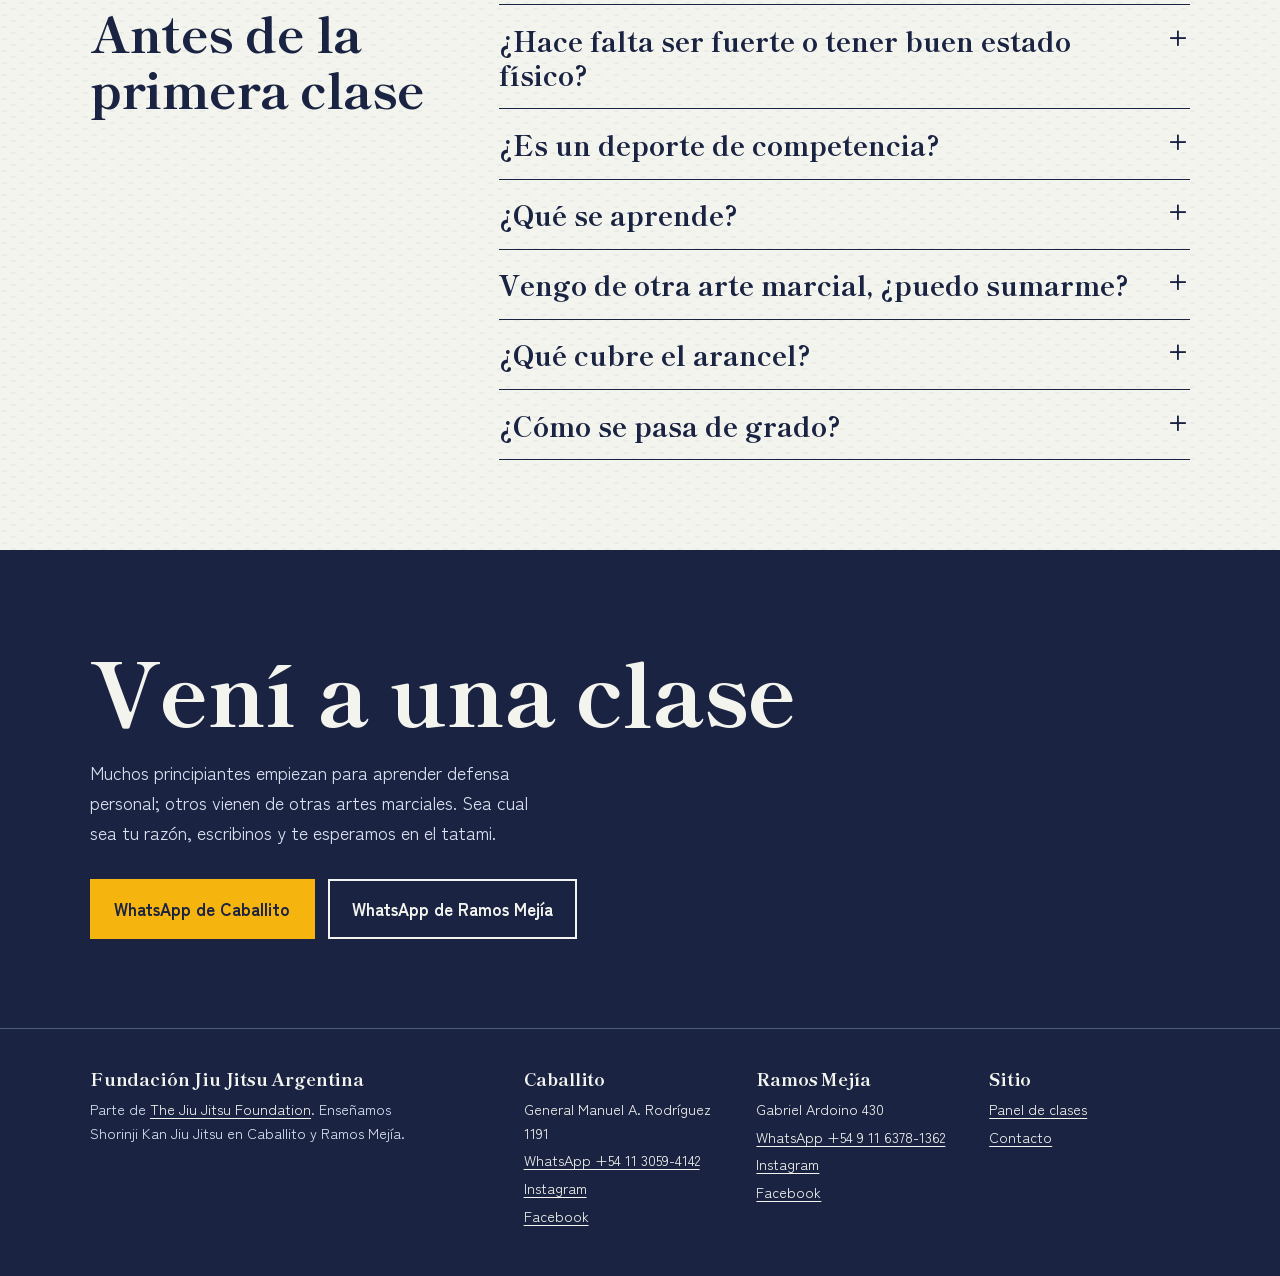
==== commit 16ec9016: "Actualiza el sitio publicado" ====
--- a/index.html
+++ b/index.html
@@ -22,7 +22,7 @@
 <link rel="icon" href="assets/img/sol.svg" type="image/svg+xml">
 <link rel="stylesheet" href="css/fonts.css">
 <link rel="stylesheet" href="css/site.css">
-<script type="application/ld+json">{"@context":"https://schema.org","@type":"SportsActivityLocation","name":"Jiu Jitsu Japonés Argentina, Sede Caballito","url":"https://alannav-x.github.io/jitsu-argentina/","image":"https://alannav-x.github.io/jitsu-argentina/assets/img/caballito.jpg","sport":"Jiu Jitsu","telephone":"+541130594142","sameAs":["https://www.instagram.com/caballitojiujitsuclub/","https://www.facebook.com/share/19qRqyU3RX/"],"parentOrganization":{"@type":"Organization","name":"The Jiu Jitsu Foundation","url":"https://www.jitsufoundation.org/"},"address":{"@type":"PostalAddress","streetAddress":"General Manuel A. Rodríguez 1191","addressLocality":"Caballito","addressRegion":"Ciudad Autónoma de Buenos Aires","addressCountry":"AR"},"openingHoursSpecification":[{"@type":"OpeningHoursSpecification","opens":"19:00","closes":"20:30","dayOfWeek":"https://schema.org/Monday"},{"@type":"OpeningHoursSpecification","opens":"18:30","closes":"20:00","dayOfWeek":"https://schema.org/Wednesday"},{"@type":"OpeningHoursSpecification","opens":"19:00","closes":"20:30","dayOfWeek":"https://schema.org/Friday"}]}</script>
+<script type="application/ld+json">{"@context":"https://schema.org","@type":"SportsActivityLocation","name":"Jiu Jitsu Japonés Argentina, Sede Caballito","url":"https://alannav-x.github.io/jitsu-argentina/","image":"https://alannav-x.github.io/jitsu-argentina/assets/img/caballito.jpg","sport":"Jiu Jitsu","telephone":"+541130594142","sameAs":["https://www.instagram.com/buenosairesjiujitsuclub/","https://www.facebook.com/share/19qRqyU3RX/"],"parentOrganization":{"@type":"Organization","name":"The Jiu Jitsu Foundation","url":"https://www.jitsufoundation.org/"},"address":{"@type":"PostalAddress","streetAddress":"General Manuel A. Rodríguez 1191","addressLocality":"Caballito","addressRegion":"Ciudad Autónoma de Buenos Aires","addressCountry":"AR"},"openingHoursSpecification":[{"@type":"OpeningHoursSpecification","opens":"19:00","closes":"20:30","dayOfWeek":"https://schema.org/Monday"},{"@type":"OpeningHoursSpecification","opens":"18:30","closes":"20:00","dayOfWeek":"https://schema.org/Wednesday"},{"@type":"OpeningHoursSpecification","opens":"19:00","closes":"20:30","dayOfWeek":"https://schema.org/Friday"}]}</script>
 <script type="application/ld+json">{"@context":"https://schema.org","@type":"SportsActivityLocation","name":"Jiu Jitsu Japonés Argentina, Sede Ramos Mejía","url":"https://alannav-x.github.io/jitsu-argentina/","image":"https://alannav-x.github.io/jitsu-argentina/assets/img/ramos-mejia.jpg","sport":"Jiu Jitsu","telephone":"+5491163781362","sameAs":["https://www.instagram.com/nishidojojiujitsu/","https://www.facebook.com/p/Haedo-Jiu-Jitsu-Club-100057642211295/"],"parentOrganization":{"@type":"Organization","name":"The Jiu Jitsu Foundation","url":"https://www.jitsufoundation.org/"},"address":{"@type":"PostalAddress","streetAddress":"Gabriel Ardoino 430","addressLocality":"Ramos Mejía","addressRegion":"Buenos Aires","addressCountry":"AR"},"openingHoursSpecification":[{"@type":"OpeningHoursSpecification","opens":"19:30","closes":"21:00","dayOfWeek":"https://schema.org/Tuesday"},{"@type":"OpeningHoursSpecification","opens":"19:30","closes":"21:00","dayOfWeek":"https://schema.org/Thursday"}]}</script>
 <script type="application/ld+json">{"@context":"https://schema.org","@type":"FAQPage","mainEntity":[{"@type":"Question","name":"¿Hace falta ser fuerte o tener buen estado físico?","acceptedAnswer":{"@type":"Answer","text":"No. No es un sistema que se base en la fuerza física y por lo tanto es adecuado para personas de muy diferentes estaturas."}},{"@type":"Question","name":"¿Es un deporte de competencia?","acceptedAnswer":{"@type":"Answer","text":"No es el objetivo. Las aplicaciones deportivas permiten practicar contra alguien que resiste, pero el objetivo primordial de quienes practican Jiu Jitsu no es ganar combates deportivos entre ellos. Nuestro estilo se clasifica como un sistema de Budo: defensa personal y también superación personal."}},{"@type":"Question","name":"¿Qué se aprende?","acceptedAnswer":{"@type":"Answer","text":"Bloqueos, golpes, lances y retenciones, así como sus contraataques, para defenderse de una amplia variedad de ataques: desde un agarre de muñeca hasta un palo o un cuchillo."}},{"@type":"Question","name":"Vengo de otra arte marcial, ¿puedo sumarme?","acceptedAnswer":{"@type":"Answer","text":"Sí. Muchos principiantes empiezan como una forma de defensa personal y otros provienen de otras artes marciales y quieren ver en qué consiste nuestro estilo."}},{"@type":"Question","name":"¿Qué cubre el arancel?","acceptedAnswer":{"@type":"Answer","text":"Los gastos de funcionamiento del dojo, del club y de la organización, y los gastos del Sensei para llegar al dojo y viajar a eventos. La instrucción no se paga: todos los Sensei dan su tiempo libremente."}},{"@type":"Question","name":"¿Cómo se pasa de grado?","acceptedAnswer":{"@type":"Answer","text":"Con un examen. Hay ocho grados Kyu, del cinturón blanco al marrón. En los dos primeros exámenes se puede aprobar con 0, 1, 2 o 3 mons; desde el 5° kyu solo se aprueba o no."}}]}</script>
 </head>
@@ -32,7 +32,7 @@
   <div class="caja">
     <a class="marca" href="index.html"><img src="assets/img/sol.svg" alt="" width="40" height="40">Jiu Jitsu Japonés<br>Argentina</a>
     <button class="menu-boton" type="button" aria-expanded="false" aria-controls="nav">Menú</button>
-    <nav class="nav" id="nav" aria-label="Principal"><ul><li><a href="index.html" aria-current="page">Sedes y horarios</a></li><li><a href="fundacion.html">La Fundación</a></li><li><a href="historia.html">Historia</a></li><li><a href="filosofia.html">Filosofía</a></li><li><a href="grados.html">Grados</a></li><li><a href="contacto.html">Contacto</a></li></ul></nav>
+    <nav class="nav" id="nav" aria-label="Principal"><ul><li><a href="index.html" aria-current="page">Sedes y horarios</a></li><li><a href="fundacion.html">La Fundación</a></li><li><a href="historia.html">Historia</a></li><li><a href="filosofia.html">Filosofía</a></li><li><a href="grados.html">Grados</a></li><li><a href="contacto.html">Contacto</a></li><li class="nav-ingreso"><button type="button" class="nav-ingresar" data-abrir-panel aria-haspopup="dialog" aria-controls="panel-admin"><svg viewBox="0 0 24 24" width="20" height="20" aria-hidden="true" fill="none" stroke="currentColor" stroke-width="2" stroke-linecap="round" stroke-linejoin="round"><rect x="5" y="10.5" width="14" height="10" rx="1.5"/><path d="M8.5 10.5V7.5a3.5 3.5 0 0 1 7 0v3"/><path d="M12 14.5v2.500"/></svg><span>Ingresar</span></button></li></ul></nav>
   </div>
 </header>
 <main id="contenido">
@@ -79,11 +79,11 @@
         <p>Hora de Buenos Aires</p>
       </div>
       <ol data-semana>
-        <li data-dia="1" data-inicio="1140" data-fin="1230"><span class="dia">Lunes</span><span class="hora">19:00 a 20:30</span><span class="sede">Sede Caballito</span></li>
-        <li data-dia="2" data-inicio="1170" data-fin="1260"><span class="dia">Martes</span><span class="hora">19:30 a 21:00</span><span class="sede">Sede Ramos Mejía</span></li>
-        <li data-dia="3" data-inicio="1110" data-fin="1200"><span class="dia">Miércoles</span><span class="hora">18:30 a 20:00</span><span class="sede">Sede Caballito</span></li>
-        <li data-dia="4" data-inicio="1170" data-fin="1260"><span class="dia">Jueves</span><span class="hora">19:30 a 21:00</span><span class="sede">Sede Ramos Mejía</span></li>
-        <li data-dia="5" data-inicio="1140" data-fin="1230"><span class="dia">Viernes</span><span class="hora">19:00 a 20:30</span><span class="sede">Sede Caballito</span></li>
+        <li data-dia="1" data-sede="caballito" data-inicio="1140" data-fin="1230"><span class="dia">Lunes</span><span class="hora">19:00 a 20:30</span><span class="sede">Sede Caballito</span></li>
+        <li data-dia="2" data-sede="ramos-mejia" data-inicio="1170" data-fin="1260"><span class="dia">Martes</span><span class="hora">19:30 a 21:00</span><span class="sede">Sede Ramos Mejía</span></li>
+        <li data-dia="3" data-sede="caballito" data-inicio="1110" data-fin="1200"><span class="dia">Miércoles</span><span class="hora">18:30 a 20:00</span><span class="sede">Sede Caballito</span></li>
+        <li data-dia="4" data-sede="ramos-mejia" data-inicio="1170" data-fin="1260"><span class="dia">Jueves</span><span class="hora">19:30 a 21:00</span><span class="sede">Sede Ramos Mejía</span></li>
+        <li data-dia="5" data-sede="caballito" data-inicio="1140" data-fin="1230"><span class="dia">Viernes</span><span class="hora">19:00 a 20:30</span><span class="sede">Sede Caballito</span></li>
       </ol>
     </div>
   </div>
@@ -110,7 +110,7 @@
           </ul>
           <div class="redes">
             <a class="boton" href="https://wa.me/541130594142?text=Hola%2C%20quiero%20probar%20una%20clase%20de%20Jiu%20Jitsu%20en%20Caballito.">WhatsApp</a>
-            <a class="boton boton-linea" href="https://www.instagram.com/caballitojiujitsuclub/">Instagram</a>
+            <a class="boton boton-linea" href="https://www.instagram.com/buenosairesjiujitsuclub/">Instagram</a>
             <a class="boton boton-linea" href="https://www.facebook.com/share/19qRqyU3RX/">Facebook</a>
           </div>
           <p class="agendar"><a href="calendario/caballito.ics">Agregar estas clases a tu calendario</a></p>
@@ -260,7 +260,7 @@
       <ul>
         <li>General Manuel A. Rodríguez 1191</li>
         <li><a href="https://wa.me/541130594142?text=Hola%2C%20quiero%20probar%20una%20clase%20de%20Jiu%20Jitsu%20en%20Caballito.">WhatsApp +54 11 3059-4142</a></li>
-        <li><a href="https://www.instagram.com/caballitojiujitsuclub/">Instagram</a></li>
+        <li><a href="https://www.instagram.com/buenosairesjiujitsuclub/">Instagram</a></li>
         <li><a href="https://www.facebook.com/share/19qRqyU3RX/">Facebook</a></li>
       </ul>
     </div>
@@ -274,9 +274,9 @@
       </ul>
     </div>
     <div>
-      <h2>Alumnos</h2>
+      <h2>Sitio</h2>
       <ul>
-        <li><a href="https://jitsuargentina.com.ar/login">Ingresar a tu cuenta</a></li>
+        <li><button type="button" class="enlace" data-abrir-panel>Panel de clases</button></li>
         <li><a href="contacto.html">Contacto</a></li>
       </ul>
     </div>
@@ -289,6 +289,21 @@
 <a href="https://wa.me/5491163781362?text=Hola%2C%20quiero%20probar%20una%20clase%20de%20Jiu%20Jitsu%20en%20Ramos%20Mej%C3%ADa.">Ramos Mejía<span>Martes y jueves</span></a>
 </div>
 </details>
+<dialog class="panel" id="panel-admin" aria-labelledby="panel-titulo">
+<div class="panel-cabeza"><h2 id="panel-titulo">Panel de clases</h2><button type="button" class="panel-cerrar" data-cerrar aria-label="Cerrar"><svg viewBox="0 0 24 24" width="20" height="20" aria-hidden="true" fill="none" stroke="currentColor" stroke-width="2.4" stroke-linecap="round"><path d="M6 6l12 12M18 6L6 18"/></svg></button></div>
+<form class="panel-ingreso" id="panel-ingreso">
+<div class="campo"><label for="p-usuario">Usuario</label><input id="p-usuario" name="usuario" autocomplete="username" autocapitalize="off" required></div>
+<div class="campo"><label for="p-clave">Contraseña</label><input id="p-clave" name="clave" type="password" autocomplete="current-password" required></div>
+<button class="boton" type="submit">Ingresar</button>
+<p class="estado" id="panel-estado-ingreso" role="status" hidden></p>
+</form>
+<div class="panel-clases" id="panel-clases" hidden>
+<p class="panel-ayuda">Próximas cuatro semanas. Activá o desactivá cada clase; los cambios se guardan al instante. Los feriados empiezan sin clase.</p>
+<div id="panel-lista"></div>
+<div class="panel-pie"><p id="panel-estado" role="status"></p><button type="button" class="boton boton-linea" id="panel-salir">Salir</button></div>
+</div>
+</dialog>
+<script type="application/json" id="datos-clases">{"api":"","sedes":[{"id":"caballito","nombre":"Sede Caballito","clases":[[1,"19:00","20:30"],[3,"18:30","20:00"],[5,"19:00","20:30"]]},{"id":"ramos-mejia","nombre":"Sede Ramos Mejía","clases":[[2,"19:30","21:00"],[4,"19:30","21:00"]]}],"feriados":{"2026-11-23":{"nombre":"Día de la Soberanía Nacional","sedes":["caballito","ramos-mejia"]},"2026-12-07":{"nombre":"Feriado turístico","sedes":["caballito","ramos-mejia"]},"2026-12-08":{"nombre":"Inmaculada Concepción de María","sedes":["caballito","ramos-mejia"]},"2026-12-25":{"nombre":"Navidad","sedes":["caballito","ramos-mejia"]},"2027-01-01":{"nombre":"Año nuevo","sedes":["caballito","ramos-mejia"]}}}</script>
 <script src="js/site.js"></script>
 </body>
 </html>
--- a/css/site.css
+++ b/css/site.css
@@ -12,6 +12,9 @@
   --tatami: #B7BB86;      /* paja igusa */
   --blanco: #FCFCF9;
   --indigo-claro: #2C3866;  /* respiración del próximo día de clase */
+  --feriado: #A3361F;       /* días sin clase: feriados o clases suspendidas */
+  --feriado-fondo: #F8E7E1;
+  --feriado-claro: #F5B9A6;
 
   --c-blanco: #FCFCF9; --c-amarillo: #FFD91D; --c-naranja: #DD792F; --c-verde: #21932E;
   --c-violeta: #5E3E8C; --c-celeste: #A6C7ED; --c-azul: #2D5DE2; --c-marron: #934D19;
@@ -155,7 +158,7 @@
 .sede-foto { margin: 0; border: 1px solid var(--indigo); box-shadow: -10px 10px 0 var(--tatami); background: var(--gi-sombra); }
 .sede-foto img { width: 100%; aspect-ratio: 4 / 3; object-fit: cover; }
 .sede-datos { min-width: 0; }
-.sede-datos h3 { font-size: clamp(2rem, 1.5rem + 2vw, 3rem); }
+.sede-datos h3 { font-size: clamp(1.5rem, 1.125rem + 1.5vw, 2.25rem); }
 .sensei { display: flex; align-items: center; gap: .8rem; margin-top: .9rem; flex-wrap: wrap; font-size: var(--t-4); }
 .dan {
   display: inline-flex; gap: 3px; align-items: center; height: 1.15rem; padding: 0 .55rem; background: #14161c;
@@ -535,14 +538,74 @@
 /* ---------- Nombre de cada dojo: tabla vertical (kanban) y placa ---------- */
 .sede-foto { position: relative; }
 .kanban {
-  position: absolute; top: -.7rem; left: 1rem; z-index: 1;
-  writing-mode: vertical-rl; text-orientation: upright; text-transform: uppercase;
-  font-family: var(--display); font-weight: 800; font-size: clamp(.95rem, .75rem + .8vw, 1.35rem); line-height: 1; letter-spacing: .06em;
-  padding: 1rem .6rem; background: var(--blanco); color: var(--indigo);
-  border: 2px solid var(--indigo); box-shadow: 4px 4px 0 var(--indigo);
+  position: absolute; top: 1rem; left: 1rem; z-index: 1; max-width: calc(100% - 2rem);
+  font-family: var(--display); font-weight: 800; font-size: clamp(1.15rem, .8rem + 1.4vw, 1.9rem); line-height: 1.1;
+  letter-spacing: .1em; text-transform: uppercase;
+  padding: .55rem 1rem .6rem; background: var(--indigo); color: var(--gi);
+  border-left: 6px solid var(--sol); box-shadow: 4px 4px 0 rgba(26, 35, 66, .35);
 }
 .dojo-nombre {
   display: inline-block; margin-top: .45rem; padding: .2rem .7rem .25rem;
   font-family: var(--display); font-weight: 800; font-size: 1rem; letter-spacing: .14em; text-transform: uppercase;
   color: var(--indigo); border: 1.5px solid var(--indigo); background: var(--blanco);
 }
+
+/* ---------- Días sin clase en la semana ---------- */
+.semana .nota-feriado { grid-column: 2; font-size: var(--t-chico); font-weight: 700; color: var(--feriado); line-height: 1.35; margin-top: .2rem; }
+.semana li.sin-clase { background: var(--feriado-fondo); }
+.semana li.sin-clase .dia, .semana li.sin-clase .sede { color: var(--feriado); }
+.semana li.sin-clase .hora { color: var(--feriado); text-decoration: line-through; text-decoration-thickness: 2px; opacity: .75; }
+.semana li.sin-clase::before { content: ""; position: absolute; left: 0; top: 0; bottom: 0; width: 6px; background: var(--feriado); }
+.semana li.proxima .nota-feriado { color: var(--feriado-claro); }
+
+/* ---------- Ingreso al panel ---------- */
+.nav-ingresar {
+  font: inherit; font-weight: 500; color: var(--indigo); background: none; border: 0; cursor: pointer;
+  display: inline-flex; align-items: center; gap: .5rem; padding: .6rem 0; width: 100%;
+  border-top: 1px solid var(--gi-sombra);
+}
+.nav-ingresar:hover { color: var(--celeste-hondo); }
+@media (min-width: 900px) {
+  .nav-ingresar { width: auto; border: 1px solid var(--indigo); padding: .35rem .45rem; }
+  .nav-ingresar span { position: absolute; width: 1px; height: 1px; overflow: hidden; clip-path: inset(50%); white-space: nowrap; }
+  .nav-ingresar:hover { background: var(--indigo); color: var(--gi); }
+}
+button.enlace { font: inherit; color: inherit; background: none; border: 0; padding: 0; cursor: pointer; text-decoration: underline; text-decoration-thickness: 1px; text-underline-offset: .2em; }
+
+/* ---------- Panel de clases ---------- */
+.panel {
+  width: min(38rem, calc(100vw - 32px)); max-height: min(88vh, 52rem); padding: 0; overflow: auto;
+  border: 1px solid var(--indigo); background: var(--blanco); color: var(--indigo); box-shadow: 10px 10px 0 var(--tatami);
+}
+.panel::backdrop { background: rgba(26, 35, 66, .5); }
+.panel-cabeza { position: sticky; top: 0; z-index: 1; display: flex; justify-content: space-between; align-items: center; gap: 1rem; padding: 1rem 1.3rem; background: var(--blanco); border-bottom: 1px solid var(--indigo); }
+.panel-cabeza h2 { font-size: 1.35rem; }
+.panel-cerrar { display: grid; place-items: center; width: 2.4rem; height: 2.4rem; background: none; border: 1px solid var(--indigo); color: var(--indigo); cursor: pointer; }
+.panel-ingreso, .panel-clases { padding: .4rem 1.3rem 1.4rem; }
+.panel-ingreso .boton { margin-top: 1.3rem; }
+.panel-ayuda { font-size: var(--t-chico); color: var(--indigo-medio); margin: 1rem 0 .4rem; }
+.panel-clases h3 { font-size: 1.05rem; margin: 1.3rem 0 .4rem; }
+.panel-semana { list-style: none; margin: 0; padding: 0; border-top: 1px solid var(--indigo); }
+.panel-semana li { display: grid; grid-template-columns: minmax(0, 1fr) auto; align-items: center; gap: 1rem; padding: .7rem .6rem; border-bottom: 1px solid var(--gi-sombra); }
+.panel-semana li.sin-clase { background: var(--feriado-fondo); }
+.panel-fecha { display: grid; min-width: 0; }
+.panel-fecha strong { font-family: var(--display); font-weight: 800; font-size: 1.05rem; }
+.panel-fecha strong::first-letter { text-transform: uppercase; }
+.panel-fecha span { font-size: var(--t-chico); color: var(--indigo-medio); }
+.panel-fecha .nota-feriado { color: var(--feriado); font-weight: 700; }
+.interruptor {
+  display: inline-flex; align-items: center; gap: .55rem; font: inherit; font-size: var(--t-chico); font-weight: 700; cursor: pointer;
+  background: none; border: 0; padding: .3rem 0; color: var(--feriado); white-space: nowrap;
+}
+.interruptor::before {
+  content: ""; flex: none; width: 2.7rem; height: 1.5rem; border-radius: 1rem; border: 2px solid currentColor;
+  background: radial-gradient(circle at .68rem 50%, currentColor .45rem, transparent .48rem);
+  transition: background-position .2s ease;
+}
+.interruptor[aria-checked="true"] { color: var(--indigo); }
+.interruptor[aria-checked="true"]::before { background: radial-gradient(circle at calc(100% - .68rem) 50%, var(--gi) .45rem, transparent .48rem), var(--indigo); }
+.interruptor:disabled { opacity: .6; cursor: progress; }
+.interruptor-texto { min-width: 4.6rem; text-align: left; }
+.panel-pie { display: flex; flex-wrap: wrap; justify-content: space-between; align-items: center; gap: 1rem; margin-top: 1.3rem; }
+.panel-pie p { font-size: var(--t-chico); color: var(--indigo-medio); min-height: 1.4em; }
+.panel-pie p.error { color: var(--feriado); font-weight: 700; }
